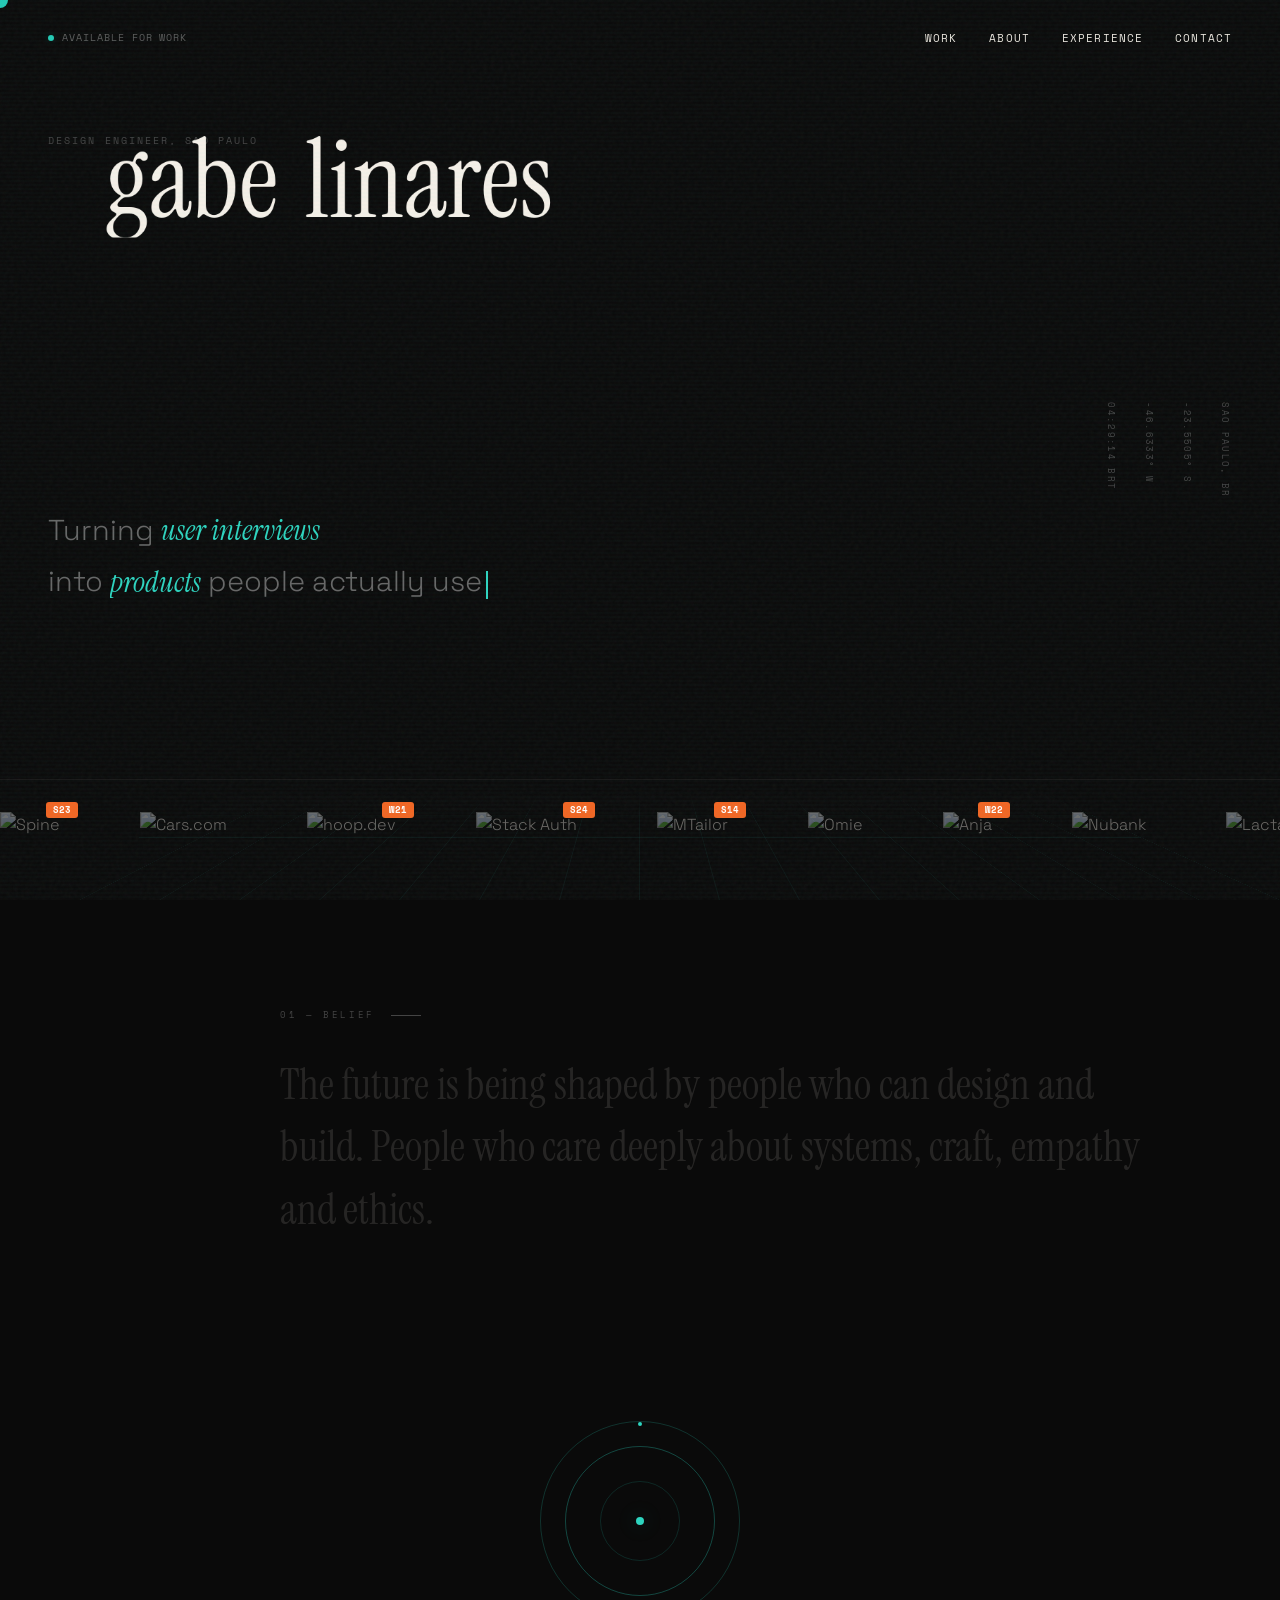
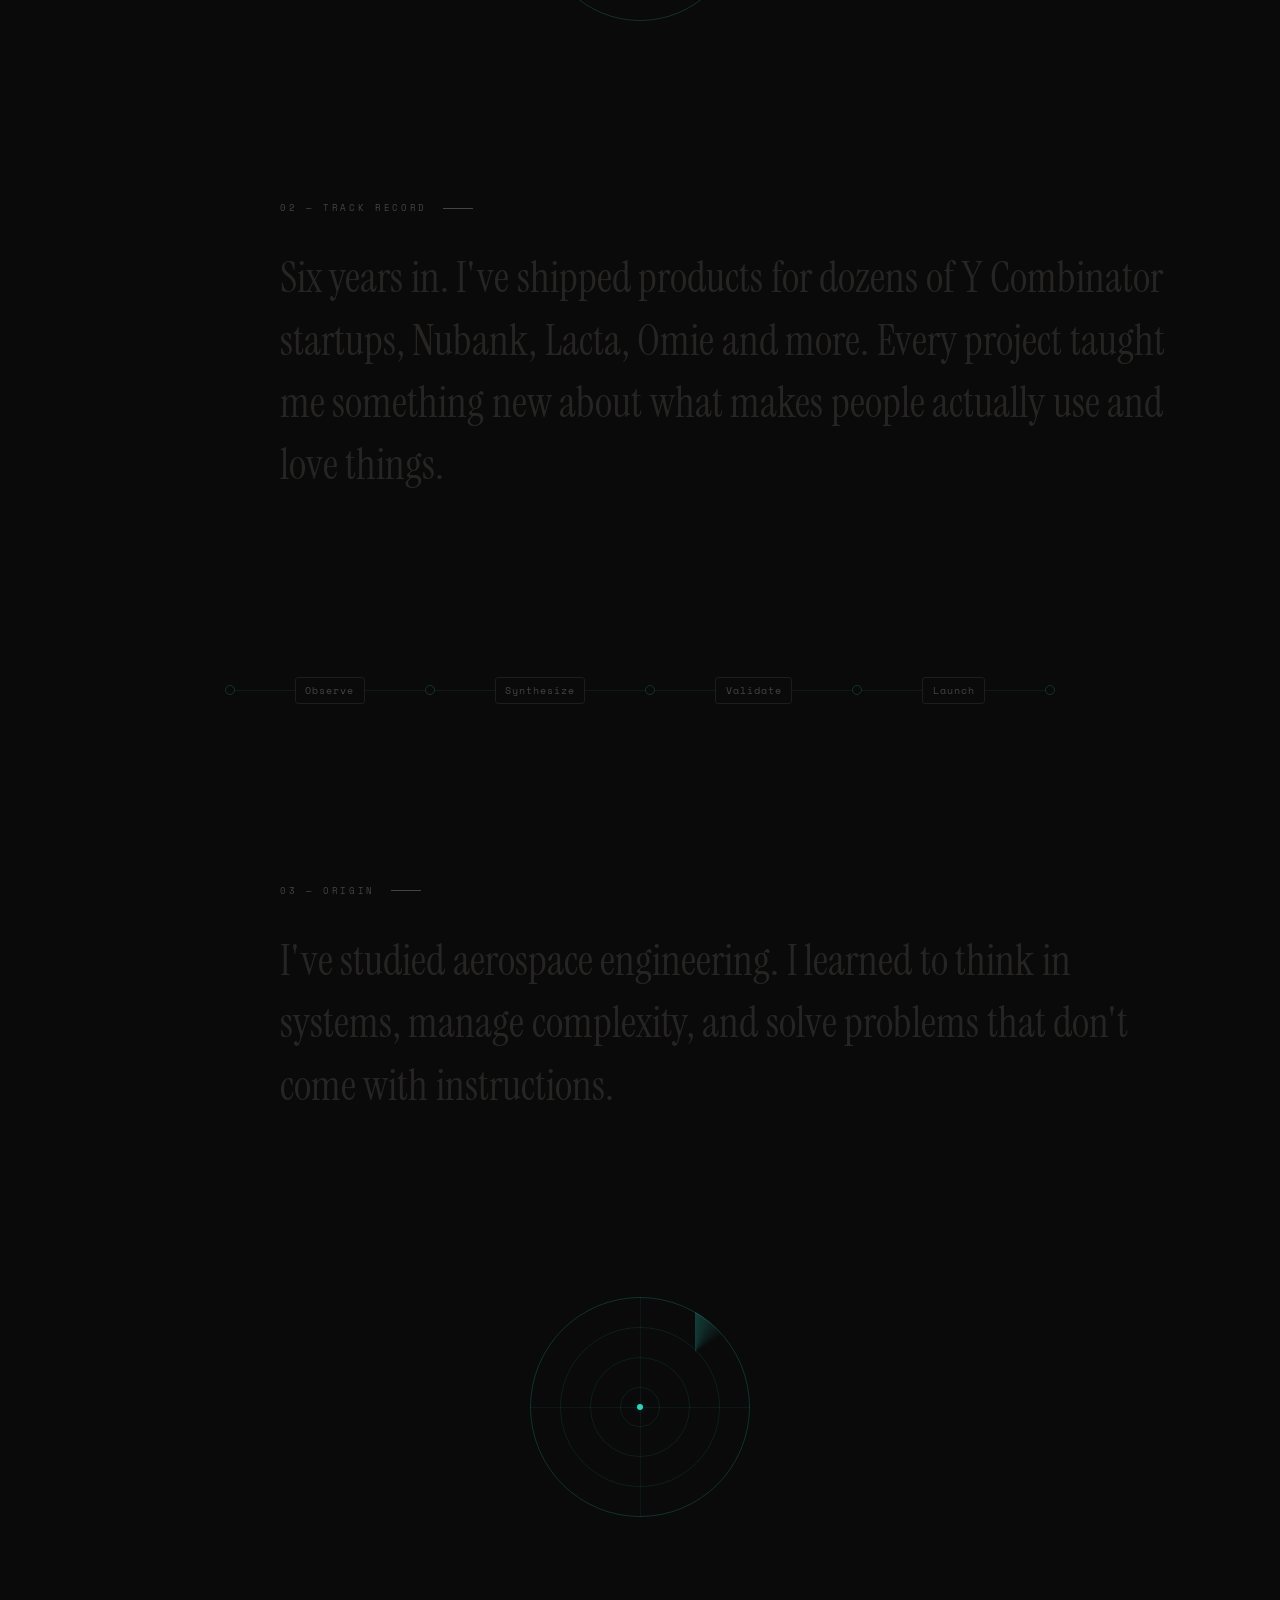
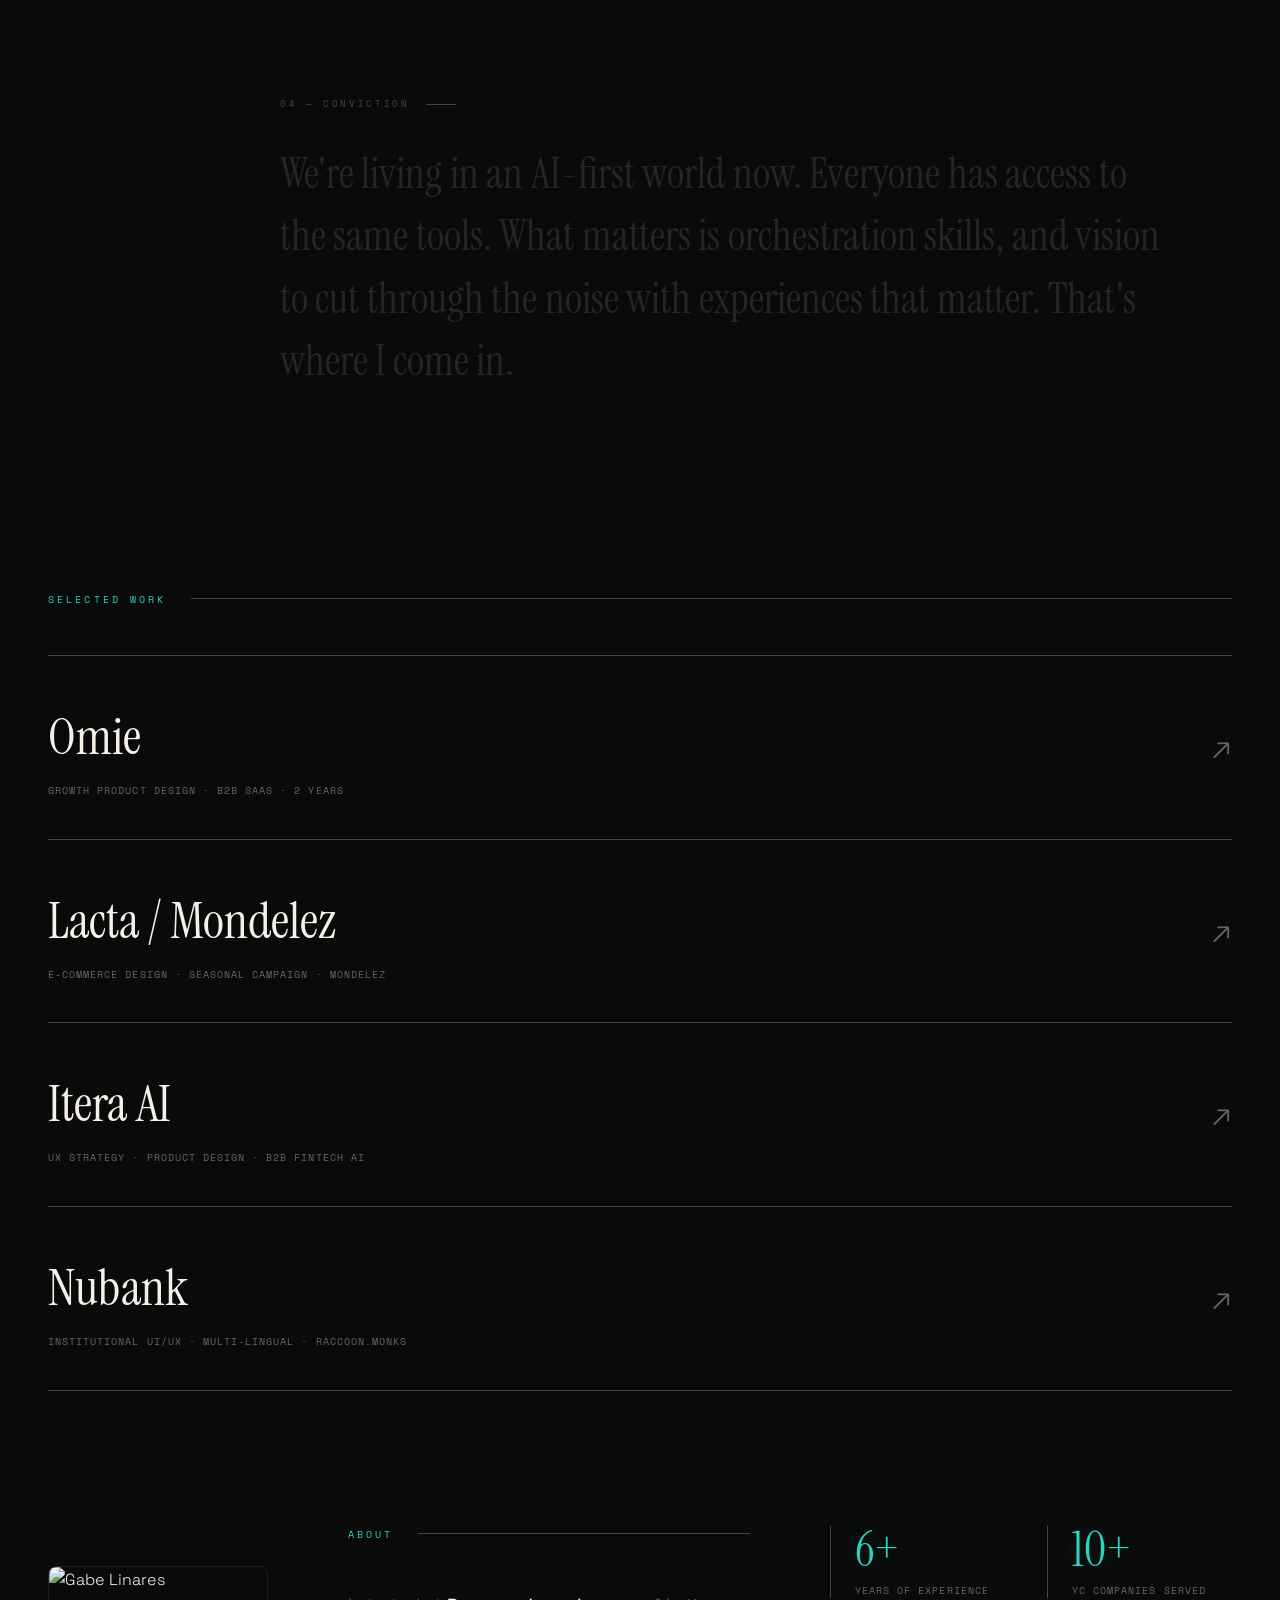
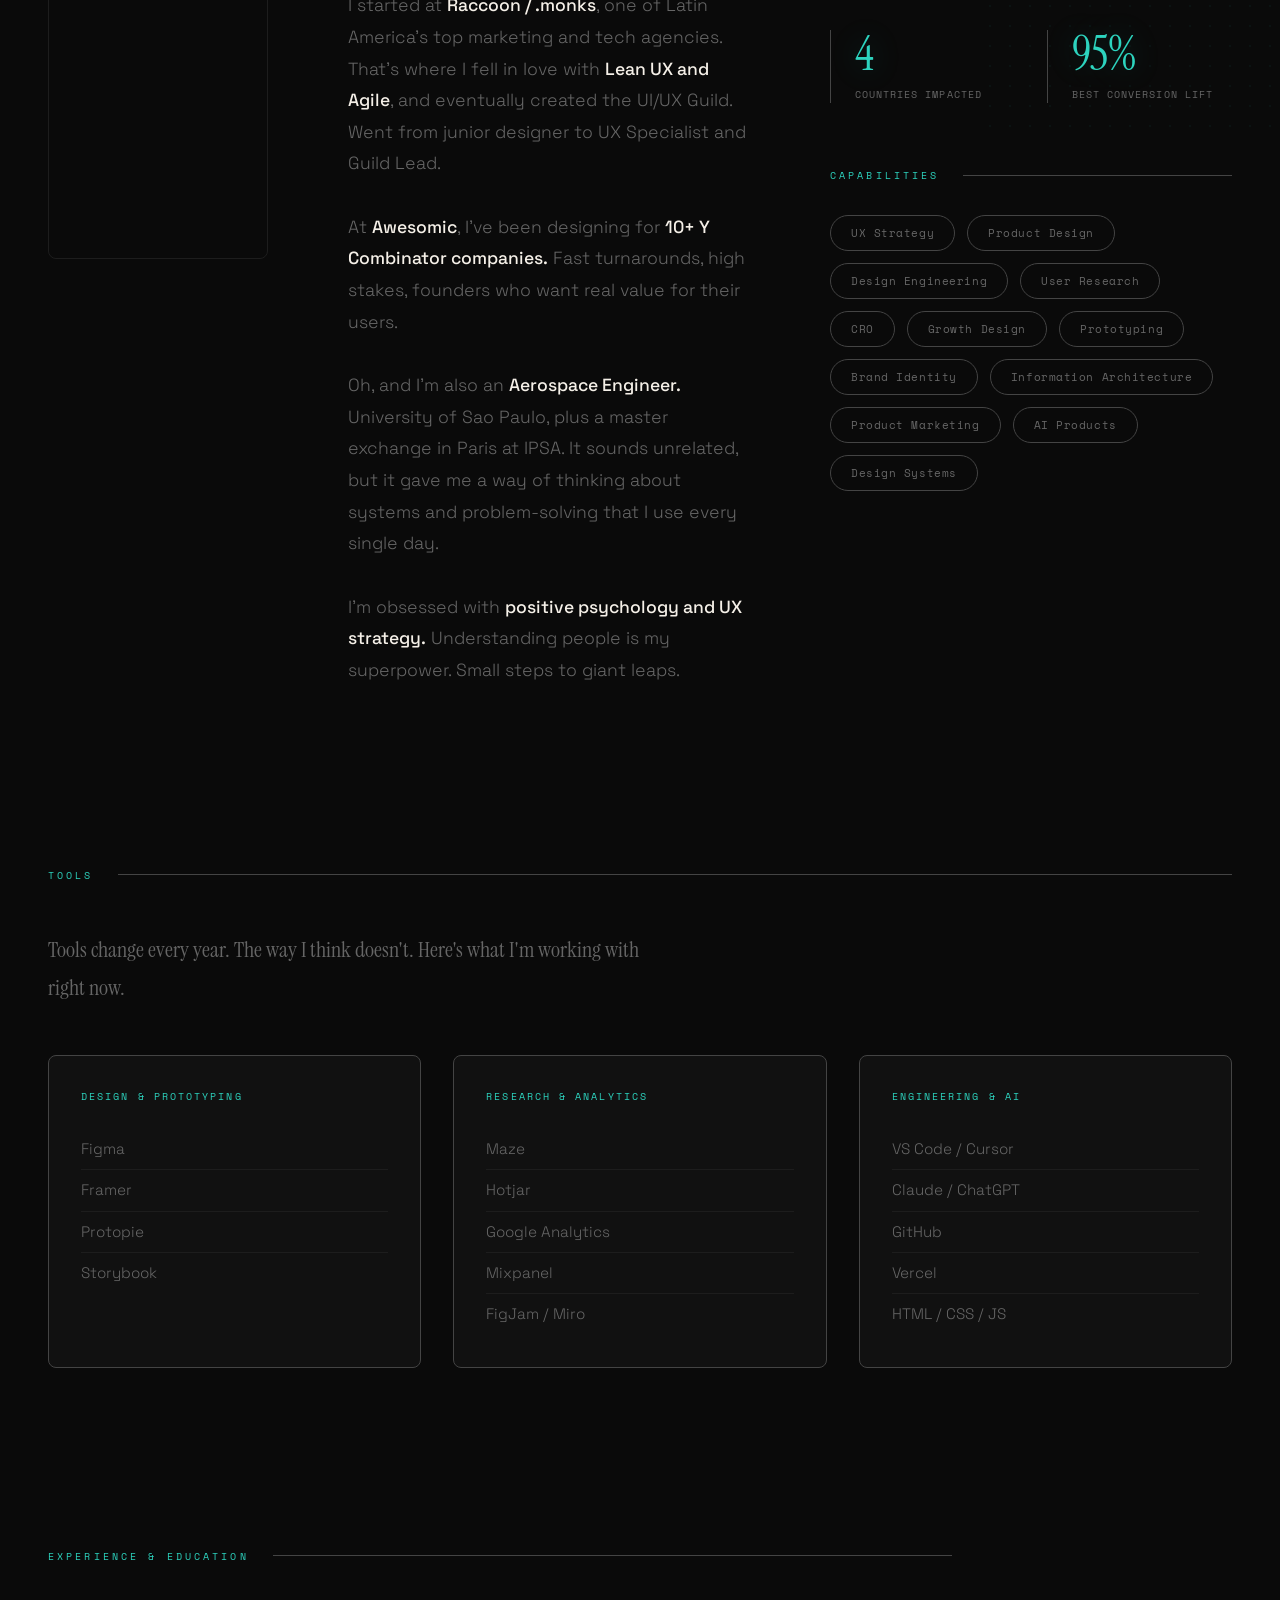
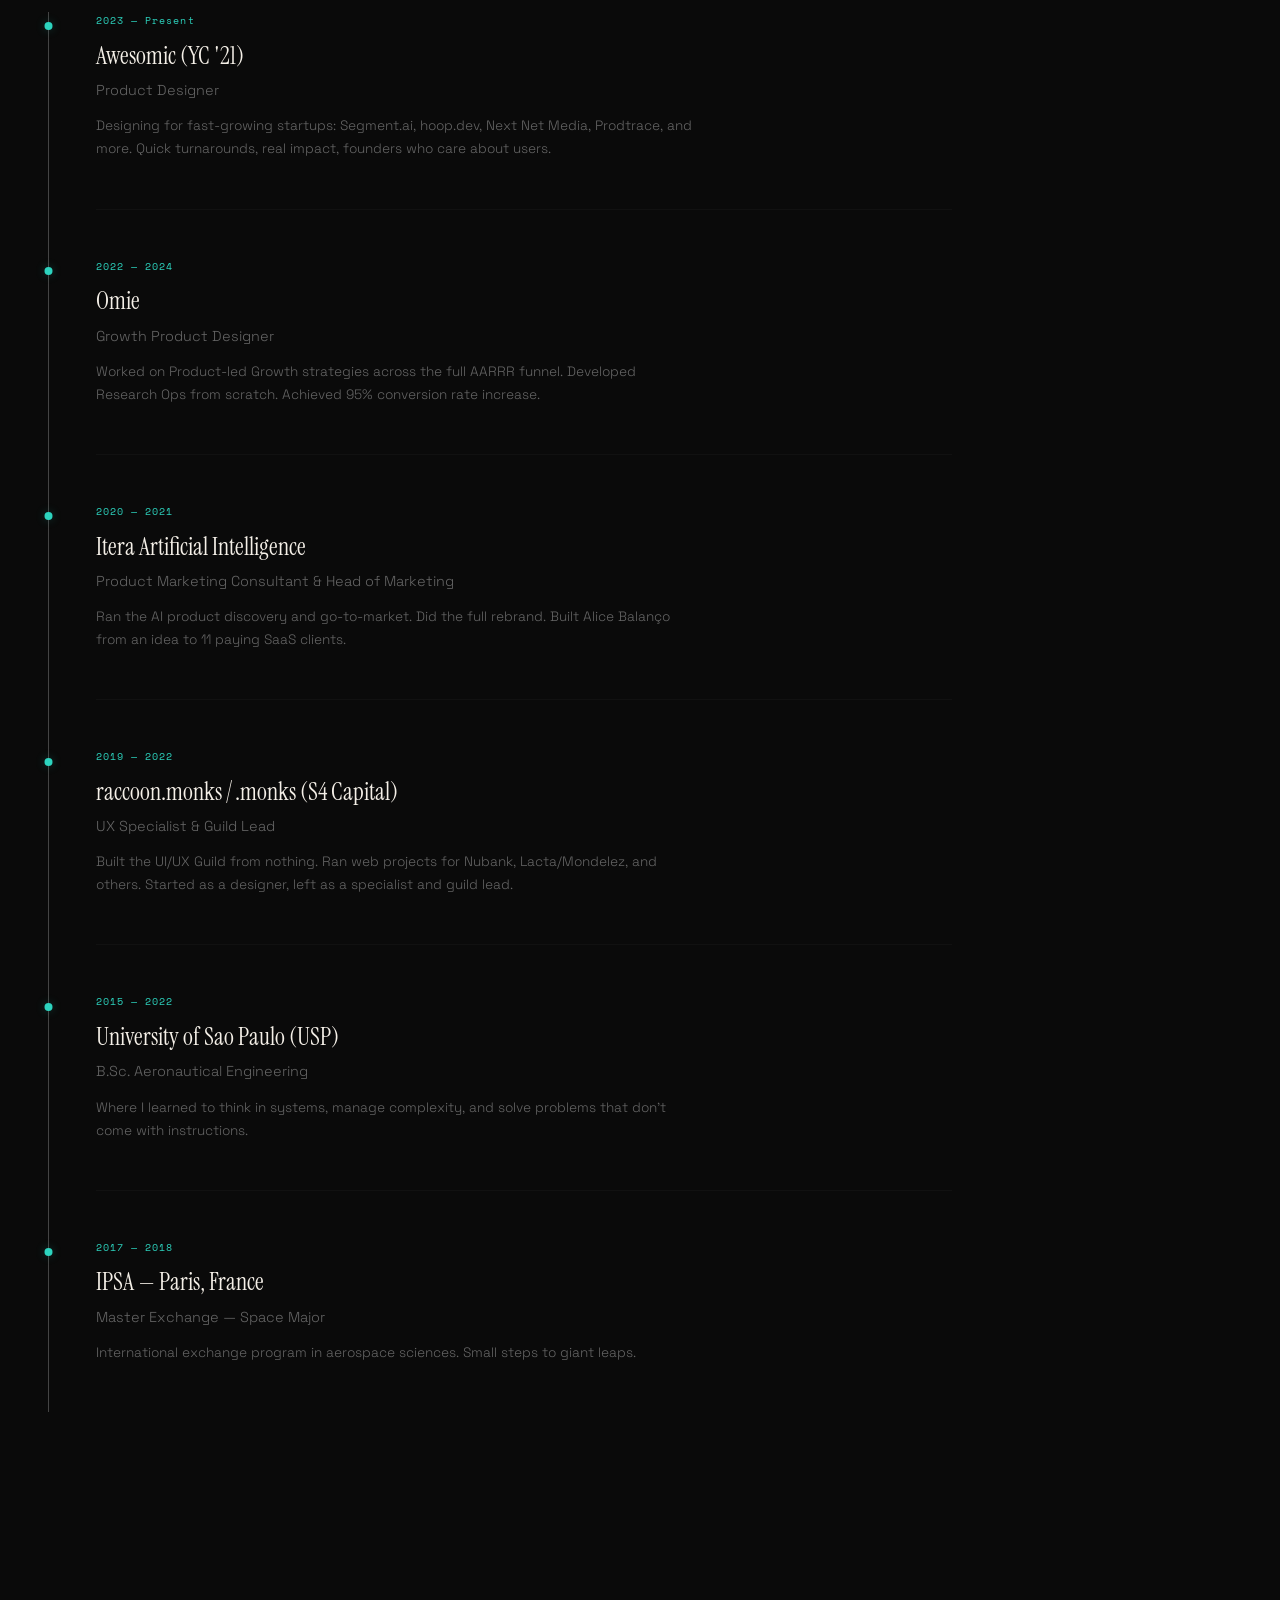
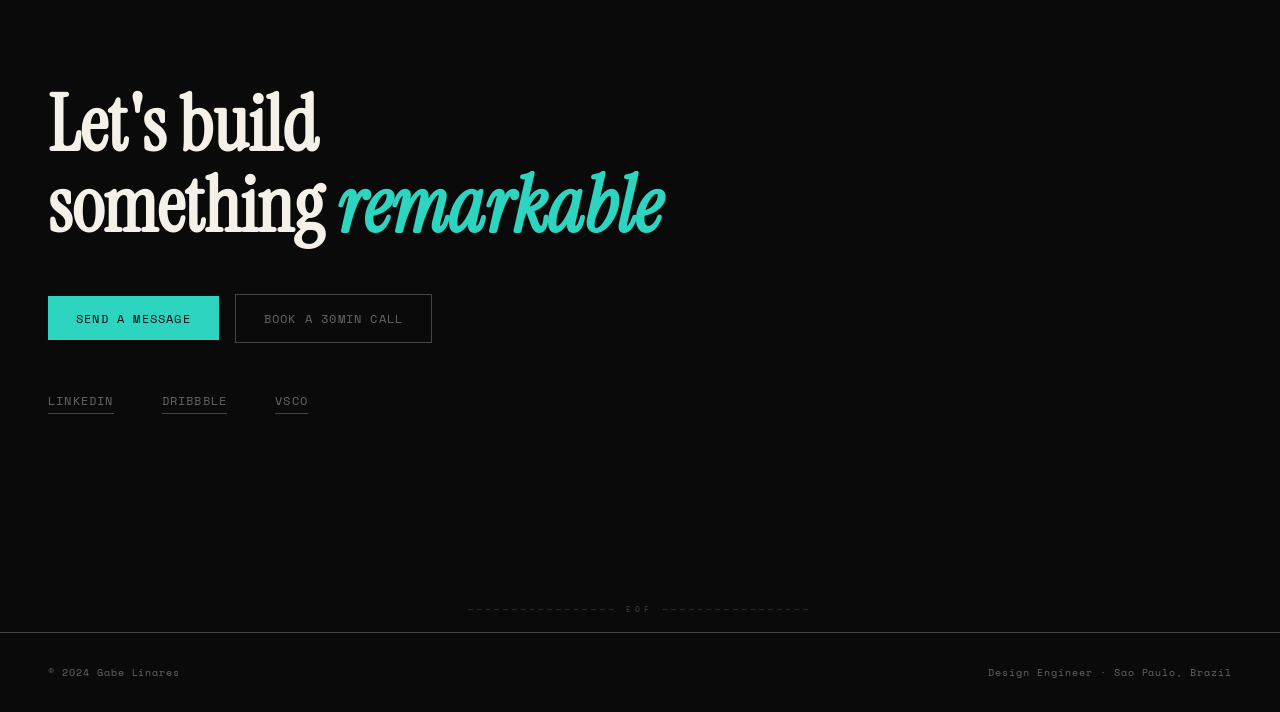
==== personal/portfolio/index.html @ ef000838 "Add glitch+expand hover effect, bigger preview image, sharper project copy - Combined scanline wipe " ====
<!DOCTYPE html>
<html lang="en">
<head>
  <meta charset="UTF-8">
  <meta name="viewport" content="width=device-width, initial-scale=1.0">
  <title>Gabe Linares — Design Engineer</title>
  <meta name="description" content="Gabe Linares. Design Engineer. 6+ years shaping products for Nubank, Lacta, Omie, and Y Combinator startups.">

  <!-- Fonts for character hover effect -->
  <link rel="preconnect" href="https://fonts.googleapis.com">
  <link rel="preconnect" href="https://fonts.gstatic.com" crossorigin>
  <link href="https://fonts.googleapis.com/css2?family=Instrument+Serif:ital@0;1&family=Space+Grotesk:wght@300;400;500;600;700&family=Space+Mono:wght@400;700&family=Playfair+Display:ital,wght@0,400;0,900;1,400&family=Cormorant+Garamond:ital,wght@0,300;0,700;1,300&family=Syne:wght@400;800&family=Bricolage+Grotesque:wght@200;800&family=Climate+Crisis&family=Bodoni+Moda:ital,wght@0,400;0,900;1,400&family=Fraunces:ital,opsz,wght,SOFT,WONK@0,9..144,100..900,0..100,0..1;1,9..144,100..900,0..100,0..1&display=swap" rel="stylesheet">

  <link rel="icon" type="image/svg+xml" href="favicon.svg">
  <meta property="og:title" content="Gabe Linares — Design Engineer">
  <meta property="og:description" content="6+ years shaping products for Nubank, Lacta, Omie, and Y Combinator startups. Design Engineer for the AI-first world.">
  <meta property="og:url" content="https://www.gabelinares.com">
  <meta property="og:type" content="website">
  <meta property="og:image" content="https://www.gabelinares.com/og-image.png">
  <meta property="og:image:width" content="1200">
  <meta property="og:image:height" content="630">
  <meta name="twitter:card" content="summary_large_image">
  <meta name="twitter:title" content="Gabe Linares — Design Engineer">
  <meta name="twitter:description" content="6+ years shaping products for Nubank, Lacta, Omie, and Y Combinator startups. Design Engineer for the AI-first world.">
  <meta name="twitter:image" content="https://www.gabelinares.com/og-image.png">
  <link rel="stylesheet" href="css/style.css">
</head>

<body>
  <!-- Custom cursor -->
  <div class="cursor" id="cursor"></div>

  <!-- Navigation -->
  <nav id="main-nav">
    <div class="nav-left">
      <div class="nav-status"><span class="dot-pulse"></span> Available for work</div>
      <a href="#hero" class="nav-logo" id="nav-logo" data-link>gabe linares</a>
    </div>
    <ul class="nav-links">
      <li><a href="#work" data-link>Work</a></li>
      <li><a href="#about" data-link>About</a></li>
      <li><a href="#experience" data-link>Experience</a></li>
      <li><a href="#contact" data-link>Contact</a></li>
    </ul>
  </nav>

  <!-- Hover images for projects (positioned via JS) -->
  <img class="project-hover-img" id="hover-img-0" src="Hey, Gabriel Linares here!/Portfolio/Omie - Growth Product Design/iso_1_rectangle_(1).png" alt="Omie">
  <img class="project-hover-img" id="hover-img-1" src="Hey, Gabriel Linares here!/Portfolio/Lacta Easter E-commerce- UI UX/iso_1_rectangle_(2).png" alt="Lacta">
  <img class="project-hover-img" id="hover-img-2" src="Hey, Gabriel Linares here!/Portfolio/Itera Artificial Intelligence - UX Strategy and Pr/iso_1_rectangle_(1).png" alt="Itera">
  <img class="project-hover-img" id="hover-img-3" src="Hey, Gabriel Linares here!/Portfolio/Nubank International - UI UX/iso_1_rectangle_(4).png" alt="Nubank">


  <!-- ===================== HERO ===================== -->
  <section class="hero" id="hero">
    <div class="hero-grid"></div>
    <div class="hero-role">Design engineer, Sao Paulo</div>
    <div class="hero-name-spacer"></div>
    <h1 class="hero-name" id="hero-name">
      <!-- Characters injected by JS -->
    </h1>
    <p class="hero-subtitle">
      <span class="line">Turning <span class="word-rotator" id="word-rotator-input">
        <span class="word-rotator-item active">research</span>
        <span class="word-rotator-item">user interviews</span>
        <span class="word-rotator-item">messy data</span>
        <span class="word-rotator-item">complex problems</span>
        <span class="word-rotator-item">wild ideas</span>
      </span></span>
      <span class="line">into <span class="word-rotator" id="word-rotator-output">
        <span class="word-rotator-item active">products</span>
        <span class="word-rotator-item">growth strategies</span>
        <span class="word-rotator-item">brand systems</span>
        <span class="word-rotator-item">AI experiences</span>
        <span class="word-rotator-item">design systems</span>
      </span> people actually use<span class="blink-cursor"></span></span>
    </p>
    <div class="hero-meta-strip">
      <span>Sao Paulo, BR</span>
      <span>-23.5505&deg; S</span>
      <span>-46.6333&deg; W</span>
      <span id="hero-time"></span>
    </div>
    <div class="logo-marquee hero-logo-marquee">
      <div class="logo-marquee-inner">
        <span class="logo-with-badge"><img src="logos/Frame 1.png" alt="Spine"><span class="yc-micro">S23</span></span>
        <img src="logos/Frame 2.png" alt="Cars.com">
        <span class="logo-with-badge"><img src="logos/Frame 3.png" alt="hoop.dev"><span class="yc-micro">W21</span></span>
        <span class="logo-with-badge"><img src="logos/Frame 4.png" alt="Stack Auth"><span class="yc-micro">S24</span></span>
        <span class="logo-with-badge"><img src="logos/Frame 5.png" alt="MTailor"><span class="yc-micro">S14</span></span>
        <img src="logos/Frame 6.png" alt="Omie">
        <span class="logo-with-badge"><img src="logos/Frame 7.png" alt="Anja"><span class="yc-micro">W22</span></span>
        <img src="logos/Frame 8.png" alt="Nubank">
        <img src="logos/Frame 9.png" alt="Lacta">
        <span class="logo-with-badge"><img src="logos/Frame 10.png" alt="Segments.ai"><span class="yc-micro">W21</span></span>
        <img src="logos/Frame 11.png" alt="Expanso">
        <span class="logo-with-badge"><img src="logos/Frame 12.png" alt="OpenReplay"><span class="yc-micro">S19</span></span>
        <img src="logos/Frame 13.png" alt="FCCC">
        <!-- Duplicate for seamless loop -->
        <span class="logo-with-badge"><img src="logos/Frame 1.png" alt="Spine"><span class="yc-micro">S23</span></span>
        <img src="logos/Frame 2.png" alt="Cars.com">
        <span class="logo-with-badge"><img src="logos/Frame 3.png" alt="hoop.dev"><span class="yc-micro">W21</span></span>
        <span class="logo-with-badge"><img src="logos/Frame 4.png" alt="Stack Auth"><span class="yc-micro">S24</span></span>
        <span class="logo-with-badge"><img src="logos/Frame 5.png" alt="MTailor"><span class="yc-micro">S14</span></span>
        <img src="logos/Frame 6.png" alt="Omie">
        <span class="logo-with-badge"><img src="logos/Frame 7.png" alt="Anja"><span class="yc-micro">W22</span></span>
        <img src="logos/Frame 8.png" alt="Nubank">
        <img src="logos/Frame 9.png" alt="Lacta">
        <span class="logo-with-badge"><img src="logos/Frame 10.png" alt="Segments.ai"><span class="yc-micro">W21</span></span>
        <img src="logos/Frame 11.png" alt="Expanso">
        <span class="logo-with-badge"><img src="logos/Frame 12.png" alt="OpenReplay"><span class="yc-micro">S19</span></span>
        <img src="logos/Frame 13.png" alt="FCCC">
      </div>
    </div>
  </section>

  <!-- Full-page background layer for color shifts -->
  <div class="bg-layer" id="bg-layer"></div>

  <!-- ===================== MANIFESTO (Scroll Fill — Chunked) ===================== -->
  <div class="manifesto-wrapper" id="manifesto">

    <!-- Block 1 -->
    <section class="manifesto-block" data-bg="#0a0a0a">
      <div class="manifesto-block-num">01 &mdash; Belief</div>
      <p class="manifesto-text" data-manifesto>
        The <span class="h">future</span> is being shaped by people who can <span class="h">design and build.</span> People who care deeply about <span class="h">systems, craft, empathy and ethics.</span>
      </p>
    </section>

    <!-- Illustration: Orbital rings -->
    <div class="manifesto-illustration" id="illust-orbit-wrap" data-bg="#0a1210">
      <div class="illust-orbit" id="illust-orbit">
        <div class="ring"><div class="satellite"></div></div>
        <div class="ring"></div>
        <div class="ring"></div>
        <div class="core"></div>
      </div>
    </div>

    <!-- Block 2 -->
    <section class="manifesto-block" data-bg="#0d1012">
      <div class="manifesto-block-num">02 &mdash; Track record</div>
      <p class="manifesto-text" data-manifesto>
        Six years in. I've shipped products for dozens of <span class="h">Y Combinator startups,</span> <span class="h">Nubank, Lacta, Omie</span> and more. Every project taught me something new about what makes people actually use and love things.
      </p>
    </section>

    <!-- Illustration: Circuit / data flow -->
    <div class="manifesto-illustration" id="illust-circuit-wrap" data-bg="#0c100e">
      <div class="illust-circuit" id="illust-circuit">
        <div class="circuit-node" data-step="0"></div>
        <div class="circuit-line" data-step="1"><div class="fill"></div></div>
        <div class="circuit-label" data-step="2">Observe</div>
        <div class="circuit-line" data-step="3"><div class="fill"></div></div>
        <div class="circuit-node" data-step="4"></div>
        <div class="circuit-line" data-step="5"><div class="fill"></div></div>
        <div class="circuit-label" data-step="6">Synthesize</div>
        <div class="circuit-line" data-step="7"><div class="fill"></div></div>
        <div class="circuit-node" data-step="8"></div>
        <div class="circuit-line" data-step="9"><div class="fill"></div></div>
        <div class="circuit-label" data-step="10">Validate</div>
        <div class="circuit-line" data-step="11"><div class="fill"></div></div>
        <div class="circuit-node" data-step="12"></div>
        <div class="circuit-line" data-step="13"><div class="fill"></div></div>
        <div class="circuit-label" data-step="14">Launch</div>
        <div class="circuit-line" data-step="15"><div class="fill"></div></div>
        <div class="circuit-node" data-step="16"></div>
      </div>
    </div>

    <!-- Block 3 -->
    <section class="manifesto-block" data-bg="#100e0a">
      <div class="manifesto-block-num">03 &mdash; Origin</div>
      <p class="manifesto-text" data-manifesto>
        I've studied <span class="h">aerospace engineering.</span> I learned to think in systems, manage complexity, and solve problems that <span class="h">don't come with instructions.</span>
      </p>
    </section>

    <!-- Illustration: Radar scanner -->
    <div class="manifesto-illustration" id="illust-radar-wrap" data-bg="#0e0c10">
      <div class="illust-radar" id="illust-radar">
        <div class="radar-ring"></div>
        <div class="radar-ring"></div>
        <div class="radar-ring"></div>
        <div class="radar-ring"></div>
        <div class="radar-cross-h"></div>
        <div class="radar-cross-v"></div>
        <div class="radar-sweep" id="radar-sweep"></div>
        <div class="radar-center"></div>
        <!-- Blips positioned around the radar -->
        <div class="radar-blip" id="blip-0" style="top:18%;left:65%"></div>
        <div class="radar-blip-label" id="blip-label-0" style="top:12%;left:70%">Design</div>
        <div class="radar-blip" id="blip-1" style="top:35%;left:82%"></div>
        <div class="radar-blip-label" id="blip-label-1" style="top:29%;left:87%">Strategy</div>
        <div class="radar-blip" id="blip-2" style="top:72%;left:28%"></div>
        <div class="radar-blip-label" id="blip-label-2" style="top:74%;left:6%">Engineering</div>
        <div class="radar-blip" id="blip-3" style="top:28%;left:22%"></div>
        <div class="radar-blip-label" id="blip-label-3" style="top:20%;left:1%">Research</div>
        <div class="radar-readout">Scanning capabilities&hellip;</div>
      </div>
    </div>

    <!-- Block 4 -->
    <section class="manifesto-block" data-bg="#0a0a0a">
      <div class="manifesto-block-num">04 &mdash; Conviction</div>
      <p class="manifesto-text" data-manifesto>
        We're living in an <span class="h">AI-first world</span> now. Everyone has access to the same tools. What matters is <span class="h">orchestration skills,</span> and vision to cut through the noise with <span class="h">experiences that matter.</span> That's where I come in.
      </p>
    </section>

  </div>

  <!-- ===================== WORK ===================== -->
  <section class="work" id="work">
    <div class="section-label reveal">Selected Work</div>
    <div class="project-list">

      <a href="cases/omie.html" class="project-item reveal" data-hover-img="0" data-result="+95% trial conversion &middot; PLG strategy &middot; Research Ops">
        <div class="project-item-info">
          <div class="project-item-title">Omie</div>
          <div class="project-item-meta">Growth Product Design &middot; B2B SaaS &middot; 2 years</div>
        </div>
        <div class="project-item-arrow">&nearr;</div>
        <div class="project-expand-panel">
          <p class="expand-statement">Redesigned the trial flow end-to-end. Conversion <strong>jumped 95%.</strong></p>
          <div class="expand-tags">
            <span class="expand-tag">Omie ERP</span>
            <span class="expand-tag">AARRR Funnel</span>
            <span class="expand-tag">CRO</span>
          </div>
        </div>
      </a>

      <a href="cases/lacta.html" class="project-item reveal reveal-delay-1" data-hover-img="1" data-result="Brazil's #1 chocolate brand &middot; National campaign">
        <div class="project-item-info">
          <div class="project-item-title">Lacta / Mondelez</div>
          <div class="project-item-meta">E-commerce Design &middot; Seasonal Campaign &middot; Mondelez</div>
        </div>
        <div class="project-item-arrow">&nearr;</div>
        <div class="project-expand-panel">
          <p class="expand-statement">E-commerce for Brazil's most loved chocolate brand <strong>during peak season.</strong></p>
          <div class="expand-tags">
            <span class="expand-tag">Easter</span>
            <span class="expand-tag">Consumer Brand</span>
            <span class="expand-tag">raccoon.monks</span>
          </div>
        </div>
      </a>

      <a href="cases/itera.html" class="project-item reveal reveal-delay-2" data-hover-img="2" data-result="5/5 top banks tested &middot; 2 became clients &middot; 11 SaaS">
        <div class="project-item-info">
          <div class="project-item-title">Itera AI</div>
          <div class="project-item-meta">UX Strategy &middot; Product Design &middot; B2B Fintech AI</div>
        </div>
        <div class="project-item-arrow">&nearr;</div>
        <div class="project-expand-panel">
          <p class="expand-statement">All <strong>5 of Brazil's largest banks</strong> tested the platform. 2 became recurring clients. 11 SaaS deals in 18 months.</p>
          <div class="expand-tags">
            <span class="expand-tag">Credit Risk AI</span>
            <span class="expand-tag">18 months</span>
            <span class="expand-tag">Head of Marketing</span>
          </div>
        </div>
      </a>

      <a href="cases/nubank.html" class="project-item reveal reveal-delay-3" data-hover-img="3" data-result="5 countries &middot; Latin America's largest neobank">
        <div class="project-item-info">
          <div class="project-item-title">Nubank</div>
          <div class="project-item-meta">Institutional UI/UX &middot; Multi-lingual &middot; raccoon.monks</div>
        </div>
        <div class="project-item-arrow">&nearr;</div>
        <div class="project-expand-panel">
          <p class="expand-statement">Multi-lingual institutional site for Latin America's <strong>largest neobank.</strong></p>
          <div class="expand-tags">
            <span class="expand-tag">5 Countries</span>
            <span class="expand-tag">Fintech</span>
            <span class="expand-tag">Brand Website</span>
          </div>
        </div>
      </a>

    </div>
  </section>

  <!-- ===================== ABOUT ===================== -->
  <section class="about" id="about">
    <div class="about-portrait-wrap reveal">
      <img src="new_profile.png" alt="Gabe Linares" class="about-portrait">
    </div>
    <div>
      <div class="section-label reveal">About</div>
      <div class="about-text reveal reveal-delay-1">
        <p>I started at <strong>Raccoon / .monks</strong>, one of Latin America's top marketing and tech agencies. That's where I fell in love with <strong>Lean UX and Agile</strong>, and eventually created the UI/UX Guild. Went from junior designer to UX Specialist and Guild Lead.</p>
        <br>
        <p>At <strong>Awesomic</strong>, I've been designing for <strong>10+ Y Combinator companies.</strong> Fast turnarounds, high stakes, founders who want real value for their users.</p>
        <br>
        <p>Oh, and I'm also an <strong>Aerospace Engineer.</strong> University of Sao Paulo, plus a master exchange in Paris at IPSA. It sounds unrelated, but it gave me a way of thinking about systems and problem-solving that I use every single day.</p>
        <br>
        <p>I'm obsessed with <strong>positive psychology and UX strategy.</strong> Understanding people is my superpower. Small steps to giant leaps.</p>
      </div>
    </div>
    <div class="about-stats reveal reveal-delay-2">
      <div class="stat">
        <div class="stat-number">6+</div>
        <div class="stat-label">Years of experience</div>
      </div>
      <div class="stat">
        <div class="stat-number">10+</div>
        <div class="stat-label">YC companies served</div>
      </div>
      <div class="stat">
        <div class="stat-number">4</div>
        <div class="stat-label">Countries impacted</div>
      </div>
      <div class="stat">
        <div class="stat-number">95%</div>
        <div class="stat-label">Best conversion lift</div>
      </div>

      <div style="grid-column: 1 / -1; margin-top: 2rem;">
        <div class="section-label" style="margin-bottom: 1.5rem;">Capabilities</div>
        <div class="skill-tags">
          <span class="skill-tag">UX Strategy</span>
          <span class="skill-tag">Product Design</span>
          <span class="skill-tag">Design Engineering</span>
          <span class="skill-tag">User Research</span>
          <span class="skill-tag">CRO</span>
          <span class="skill-tag">Growth Design</span>
          <span class="skill-tag">Prototyping</span>
          <span class="skill-tag">Brand Identity</span>
          <span class="skill-tag">Information Architecture</span>
          <span class="skill-tag">Product Marketing</span>
          <span class="skill-tag">AI Products</span>
          <span class="skill-tag">Design Systems</span>
        </div>
      </div>
    </div>
  </section>

  <!-- ===================== TOOLS ===================== -->
  <section class="tools" id="tools">
    <div class="section-label reveal">Tools</div>
    <p class="tools-philosophy reveal" style="font-family: var(--serif); font-size: clamp(1.1rem, 2vw, 1.4rem); color: var(--text-muted); max-width: 600px; margin-bottom: 3rem; line-height: 1.7;">Tools change every year. The way I think doesn't. Here's what I'm working with right now.</p>
    <div class="tools-grid reveal reveal-delay-1">
      <div class="tools-category">
        <div class="tools-category-title">Design & Prototyping</div>
        <ul>
          <li>Figma</li>
          <li>Framer</li>
          <li>Protopie</li>
          <li>Storybook</li>
        </ul>
      </div>
      <div class="tools-category">
        <div class="tools-category-title">Research & Analytics</div>
        <ul>
          <li>Maze</li>
          <li>Hotjar</li>
          <li>Google Analytics</li>
          <li>Mixpanel</li>
          <li>FigJam / Miro</li>
        </ul>
      </div>
      <div class="tools-category">
        <div class="tools-category-title">Engineering & AI</div>
        <ul>
          <li>VS Code / Cursor</li>
          <li>Claude / ChatGPT</li>
          <li>GitHub</li>
          <li>Vercel</li>
          <li>HTML / CSS / JS</li>
        </ul>
      </div>
    </div>
  </section>

  <!-- ===================== EXPERIENCE ===================== -->
  <section class="experience" id="experience">
    <div class="section-label reveal">Experience & Education</div>
    <div class="timeline">
      <div class="timeline-item reveal">
        <div class="timeline-date">2023 &mdash; Present</div>
        <div class="timeline-company">Awesomic (YC '21)</div>
        <div class="timeline-role">Product Designer</div>
        <div class="timeline-desc">Designing for fast-growing startups: Segment.ai, hoop.dev, Next Net Media, Prodtrace, and more. Quick turnarounds, real impact, founders who care about users.</div>
      </div>
      <div class="timeline-item reveal reveal-delay-1">
        <div class="timeline-date">2022 &mdash; 2024</div>
        <div class="timeline-company">Omie</div>
        <div class="timeline-role">Growth Product Designer</div>
        <div class="timeline-desc">Worked on Product-led Growth strategies across the full AARRR funnel. Developed Research Ops from scratch. Achieved 95% conversion rate increase.</div>
      </div>
      <div class="timeline-item reveal reveal-delay-2">
        <div class="timeline-date">2020 &mdash; 2021</div>
        <div class="timeline-company">Itera Artificial Intelligence</div>
        <div class="timeline-role">Product Marketing Consultant & Head of Marketing</div>
        <div class="timeline-desc">Ran the AI product discovery and go-to-market. Did the full rebrand. Built Alice Balanço from an idea to 11 paying SaaS clients.</div>
      </div>
      <div class="timeline-item reveal reveal-delay-3">
        <div class="timeline-date">2019 &mdash; 2022</div>
        <div class="timeline-company">raccoon.monks / .monks (S4 Capital)</div>
        <div class="timeline-role">UX Specialist & Guild Lead</div>
        <div class="timeline-desc">Built the UI/UX Guild from nothing. Ran web projects for Nubank, Lacta/Mondelez, and others. Started as a designer, left as a specialist and guild lead.</div>
      </div>

      <div class="timeline-item reveal">
        <div class="timeline-date">2015 &mdash; 2022</div>
        <div class="timeline-company">University of Sao Paulo (USP)</div>
        <div class="timeline-role">B.Sc. Aeronautical Engineering</div>
        <div class="timeline-desc">Where I learned to think in systems, manage complexity, and solve problems that don't come with instructions.</div>
      </div>
      <div class="timeline-item reveal reveal-delay-1">
        <div class="timeline-date">2017 &mdash; 2018</div>
        <div class="timeline-company">IPSA — Paris, France</div>
        <div class="timeline-role">Master Exchange — Space Major</div>
        <div class="timeline-desc">International exchange program in aerospace sciences. Small steps to giant leaps.</div>
      </div>
    </div>
  </section>

  <!-- ===================== CONTACT ===================== -->
  <section class="contact" id="contact">
    <h2 class="contact-heading reveal">Let's build<br>something <em>remarkable</em></h2>
    <div class="contact-ctas reveal reveal-delay-1">
      <button class="contact-btn-primary" id="openContactModal">Send a message</button>
      <a href="https://calendly.com/glinaresbatista/30min" target="_blank" class="contact-btn-secondary">Book a 30min call</a>
    </div>
    <div class="contact-links reveal reveal-delay-2">
      <a href="https://www.linkedin.com/in/gabriellinaresb/" target="_blank" class="contact-link">LinkedIn</a>
      <a href="https://dribbble.com/linaresgab" target="_blank" class="contact-link">Dribbble</a>
      <a href="https://vsco.co/linaresgab/gallery" target="_blank" class="contact-link">VSCO</a>
    </div>
  </section>

  <!-- Contact Modal -->
  <div class="contact-modal-overlay" id="contactModal" aria-hidden="true">
    <div class="contact-modal" role="dialog" aria-modal="true" aria-label="Contact form">
      <button class="contact-modal-close" id="closeContactModal" aria-label="Close">&times;</button>
      <div class="contact-modal-label">// new_message</div>
      <h3 class="contact-modal-title">What are you working on?</h3>
      <p class="contact-modal-sub">I'll get back within 24h.</p>

      <form class="contact-form" action="https://formsubmit.co/glinaresbatista@gmail.com" method="POST" id="contactForm">
        <input type="hidden" name="_subject" value="New message from gabelinares.com">
        <input type="hidden" name="_captcha" value="false">
        <input type="hidden" name="_next" value="https://www.gabelinares.com?sent=1">

        <div class="contact-form-row">
          <div class="contact-form-field">
            <label for="cf-name">Name</label>
            <input type="text" id="cf-name" name="name" placeholder="Your name" required autocomplete="name">
          </div>
          <div class="contact-form-field">
            <label for="cf-email">Email</label>
            <input type="email" id="cf-email" name="email" placeholder="you@company.com" required autocomplete="email">
          </div>
        </div>

        <div class="contact-form-field">
          <label for="cf-message">Message</label>
          <textarea id="cf-message" name="message" placeholder="Tell me about the project, the problem, or just say hi." rows="5" required></textarea>
        </div>

        <div class="contact-form-footer">
          <button type="submit" class="contact-form-submit">Send message <span class="arrow-right">&#x2192;</span></button>
          <a href="https://calendly.com/glinaresbatista/30min" target="_blank" class="contact-form-calendly">or book a call instead</a>
        </div>
      </form>
    </div>
  </div>

  <div class="retro-divider">&#x2500;&#x2500;&#x2500;&#x2500;&#x2500;&#x2500;&#x2500;&#x2500;&#x2500;&#x2500;&#x2500;&#x2500;&#x2500;&#x2500;&#x2500;&#x2500;&#x2500; EOF &#x2500;&#x2500;&#x2500;&#x2500;&#x2500;&#x2500;&#x2500;&#x2500;&#x2500;&#x2500;&#x2500;&#x2500;&#x2500;&#x2500;&#x2500;&#x2500;&#x2500;</div>

  <footer>
    <span>&copy; 2024 Gabe Linares</span>
    <span>Design Engineer &middot; Sao Paulo, Brazil</span>
  </footer>

  <script src="js/main.js"></script>
</body>
</html>
---- personal/portfolio/css/style.css ----
/* ============================================
   RESET & BASE
   ============================================ */
*, *::before, *::after { box-sizing: border-box; margin: 0; padding: 0; }

:root {
  --bg: #0a0a0a;
  --bg-elevated: #111111;
  --text: #f5f0e8;
  --text-muted: #666;
  --text-subtle: #444;
  --accent: #2dd4bf;
  --accent-dim: rgba(45, 212, 191, 0.12);
  --accent-glow: rgba(45, 212, 191, 0.25);
  --serif: 'Instrument Serif', serif;
  --sans: 'Space Grotesk', sans-serif;
  --mono: 'Space Mono', monospace;
}

html {
  font-size: 16px;
  scroll-behavior: auto;
}

body {
  background: var(--bg);
  color: var(--text);
  font-family: var(--sans);
  font-weight: 300;
  line-height: 1.6;
  overflow-x: hidden;
  cursor: none;
}

::selection {
  background: var(--accent);
  color: var(--bg);
}

/* Grain + scanline overlay */
body::after {
  content: '';
  position: fixed;
  top: 0; left: 0;
  width: 100%; height: 100%;
  background-image:
    repeating-linear-gradient(
      0deg,
      transparent,
      transparent 2px,
      rgba(45, 212, 191, 0.015) 2px,
      rgba(45, 212, 191, 0.015) 4px
    ),
    url("data:image/svg+xml,%3Csvg viewBox='0 0 256 256' xmlns='http://www.w3.org/2000/svg'%3E%3Cfilter id='noise'%3E%3CfeTurbulence type='fractalNoise' baseFrequency='0.9' numOctaves='4' stitchTiles='stitch'/%3E%3C/filter%3E%3Crect width='100%25' height='100%25' filter='url(%23noise)' opacity='0.04'/%3E%3C/svg%3E");
  pointer-events: none;
  z-index: 10000;
}

a { color: inherit; text-decoration: none; }
img { max-width: 100%; display: block; }

/* ============================================
   RETRO-FUTURISTIC ELEMENTS
   ============================================ */

/* Perspective grid background for hero */
.hero-grid {
  position: absolute;
  bottom: 0;
  left: 0;
  right: 0;
  height: 40vh;
  background:
    linear-gradient(var(--bg) 0%, transparent 30%),
    repeating-linear-gradient(
      90deg,
      transparent,
      transparent 79px,
      rgba(45, 212, 191, 0.06) 79px,
      rgba(45, 212, 191, 0.06) 80px
    ),
    repeating-linear-gradient(
      0deg,
      transparent,
      transparent 79px,
      rgba(45, 212, 191, 0.06) 79px,
      rgba(45, 212, 191, 0.06) 80px
    );
  transform: perspective(500px) rotateX(60deg);
  transform-origin: bottom;
  pointer-events: none;
  mask-image: linear-gradient(transparent, black 40%);
  -webkit-mask-image: linear-gradient(transparent, black 40%);
}

/* Status indicator in nav */
.nav-status {
  display: flex;
  align-items: center;
  gap: 0.5rem;
  font-family: var(--mono);
  font-size: 0.6rem;
  letter-spacing: 0.1em;
  text-transform: uppercase;
  color: var(--text-muted);
}

.nav-status .dot-pulse {
  width: 6px;
  height: 6px;
  border-radius: 50%;
  background: var(--accent);
  animation: pulse 2s ease-in-out infinite;
  box-shadow: 0 0 8px var(--accent-glow);
}

@keyframes pulse {
  0%, 100% { opacity: 1; box-shadow: 0 0 8px var(--accent-glow); }
  50% { opacity: 0.4; box-shadow: 0 0 2px var(--accent-glow); }
}

/* Hero coordinates / meta-info strip */
.hero-meta-strip {
  position: absolute;
  top: 50%;
  right: 3rem;
  transform: translateY(-50%);
  display: flex;
  flex-direction: column;
  gap: 1.5rem;
  font-family: var(--mono);
  font-size: 0.55rem;
  letter-spacing: 0.15em;
  color: var(--text-subtle);
  text-transform: uppercase;
  writing-mode: vertical-rl;
  text-orientation: mixed;
}

.hero-meta-strip span {
  transition: color 0.3s ease;
}

.hero-meta-strip span:hover {
  color: var(--accent);
}

/* Glitch effect on section labels */
.section-label {
  position: relative;
}

.section-label:hover {
  animation: glitch 0.3s ease;
}

@keyframes glitch {
  0% { transform: translate(0); }
  20% { transform: translate(-2px, 1px); }
  40% { transform: translate(2px, -1px); }
  60% { transform: translate(-1px, -1px); }
  80% { transform: translate(1px, 1px); }
  100% { transform: translate(0); }
}

/* Word rotator in subtitle */
.word-rotator {
  display: inline-block;
  position: relative;
  font-family: var(--serif);
  font-style: italic;
  color: var(--accent);
  clip-path: inset(-0.1em 0 -0.4em 0);
  vertical-align: baseline;
  height: 1.2em;
  transition: width 0.4s cubic-bezier(0.16, 1, 0.3, 1);
}

.word-rotator-sizer {
  display: none;
}

.word-rotator-item {
  display: block;
  position: absolute;
  top: 0;
  left: 0;
  opacity: 0;
  transform: translateY(100%);
  transition: opacity 0.45s ease, transform 0.45s ease;
  white-space: nowrap;
}

.word-rotator-item.active {
  opacity: 1;
  transform: translateY(0);
}

.word-rotator-item.exit {
  opacity: 0;
  transform: translateY(-100%);
}

/* Retro badge / pill labels */
.retro-badge {
  display: inline-flex;
  align-items: center;
  gap: 0.4rem;
  padding: 0.3rem 0.75rem;
  border: 1px solid var(--accent);
  border-radius: 100px;
  font-family: var(--mono);
  font-size: 0.55rem;
  letter-spacing: 0.15em;
  text-transform: uppercase;
  color: var(--accent);
  background: var(--accent-dim);
  backdrop-filter: blur(4px);
}

.retro-badge .badge-dot {
  width: 4px;
  height: 4px;
  border-radius: 50%;
  background: var(--accent);
}

/* Dashed corner frames on case mockups */
.case-mockup {
  position: relative;
}

.case-mockup::before,
.case-mockup::after {
  content: '';
  position: absolute;
  width: 24px;
  height: 24px;
  border-color: var(--accent);
  border-style: solid;
  opacity: 0.4;
  z-index: 2;
  transition: opacity 0.3s ease;
}

.case-mockup::before {
  top: -1px;
  left: -1px;
  border-width: 1px 0 0 1px;
}

.case-mockup::after {
  bottom: -1px;
  right: -1px;
  border-width: 0 1px 1px 0;
}

.case-mockup:hover::before,
.case-mockup:hover::after {
  opacity: 1;
}

/* Blinking cursor after subtitle */
.blink-cursor {
  display: inline-block;
  width: 2px;
  height: 1em;
  background: var(--accent);
  margin-left: 4px;
  animation: blink 1s step-end infinite;
  vertical-align: text-bottom;
}

@keyframes blink {
  0%, 100% { opacity: 1; }
  50% { opacity: 0; }
}

/* Dotted grid pattern for about section */
.about {
  position: relative;
}

.about::before {
  content: '';
  position: absolute;
  top: 0;
  right: 0;
  width: 300px;
  height: 300px;
  background-image: radial-gradient(circle, rgba(45, 212, 191, 0.08) 1px, transparent 1px);
  background-size: 20px 20px;
  pointer-events: none;
  opacity: 0.6;
}

/* Stat numbers glow */
.stat-number {
  text-shadow: 0 0 30px var(--accent-glow);
}

/* Result card accent glow on hover */
.result-card:hover {
  box-shadow: 0 0 30px var(--accent-dim), inset 0 0 30px rgba(45, 212, 191, 0.03);
}

/* Footer retro divider with ASCII-style dots */
.retro-divider {
  padding: 1rem 3rem;
  font-family: var(--mono);
  font-size: 0.5rem;
  color: var(--text-subtle);
  letter-spacing: 0.5em;
  text-align: center;
  user-select: none;
  overflow: hidden;
}

/* Timeline dot glow */
.timeline-item::before {
  box-shadow: 0 0 10px var(--accent-glow);
}

/* Marquee glow borders */
.marquee {
  border-color: rgba(45, 212, 191, 0.15);
}

/* Project item hover glow line */
.project-item::after {
  content: '';
  position: absolute;
  bottom: 0;
  left: 0;
  width: 0;
  height: 1px;
  background: linear-gradient(90deg, var(--accent), transparent);
  transition: width 0.6s ease;
}

.project-item:hover::after {
  width: 60%;
}

/* CRT-style hover effect on images */
.case-mockup:hover img {
  filter: contrast(1.02) brightness(1.02);
}

/* Responsive: hide some retro elements on mobile */
@media (max-width: 768px) {
  .hero-meta-strip { display: none; }
  .hero-grid { height: 25vh; }
  .about::before { display: none; }
  .retro-divider { padding: 1rem 1.5rem; }
}

/* ============================================
   CUSTOM CURSOR
   ============================================ */
.cursor {
  position: fixed;
  width: 16px;
  height: 16px;
  border-radius: 50%;
  background: var(--accent);
  pointer-events: none;
  z-index: 9999;
  mix-blend-mode: difference;
  transform: translate(-50%, -50%);
  transition: width 0.3s ease, height 0.3s ease;
}

.cursor.hovering {
  width: 60px;
  height: 60px;
}

/* ============================================
   NAV
   ============================================ */
nav {
  position: fixed;
  top: 0;
  left: 0;
  right: 0;
  z-index: 1000;
  padding: 1.5rem 3rem;
  display: flex;
  justify-content: space-between;
  align-items: center;
  mix-blend-mode: difference;
}

.nav-left {
  display: flex;
  align-items: center;
  gap: 1.5rem;
}

.nav-logo {
  font-family: var(--serif);
  font-size: 1.1rem;
  visibility: hidden;
}

.nav-links {
  display: flex;
  gap: 2rem;
  list-style: none;
  font-family: var(--mono);
  font-size: 0.7rem;
  letter-spacing: 0.1em;
  text-transform: uppercase;
}

.nav-links a {
  position: relative;
  padding: 0.25rem 0;
}

.nav-links a::after {
  content: '';
  position: absolute;
  bottom: 0;
  left: 0;
  width: 0;
  height: 1px;
  background: var(--text);
  transition: width 0.3s ease;
}

.nav-links a:hover::after { width: 100%; }

/* ============================================
   HERO
   ============================================ */
.hero {
  min-height: 100vh;
  display: flex;
  flex-direction: column;
  justify-content: center;
  padding: 0 3rem;
  padding-bottom: 10rem;
  position: relative;
}

.hero-label {
  font-family: var(--mono);
  font-size: 0.7rem;
  letter-spacing: 0.3em;
  text-transform: uppercase;
  color: var(--accent);
  margin-bottom: 2rem;
}

.hero-name-spacer {
  min-height: calc(clamp(4rem, 12vw, 11rem) * 1.85);
  margin-bottom: 1rem;
}

.hero-name {
  font-size: clamp(4rem, 12vw, 11rem);
  line-height: 0.9;
  font-family: var(--serif);
  font-weight: 400;
  cursor: default;
  position: fixed;
  top: 0;
  left: 0;
  transform-origin: top left;
  will-change: transform;
  z-index: 1001;
  pointer-events: auto;
}

.hero-name .char {
  display: inline-block;
  transition: font-family 0.25s ease, font-weight 0.25s ease, font-style 0.25s ease, transform 0.25s ease, color 0.3s ease;
  will-change: font-family, font-weight, transform;
  height: 1.05em;
  line-height: 1.05em;
  vertical-align: top;
  overflow: hidden;
}

.hero-name .char:hover {
  color: var(--accent);
}

.hero-name .word-space {
  display: inline-block;
  width: 0.25em;
}

.hero-subtitle {
  font-size: clamp(1.2rem, 2.5vw, 1.8rem);
  font-weight: 300;
  color: var(--text-muted);
  margin-top: 1.5rem;
  max-width: 700px;
  line-height: 1.8;
}

.hero-subtitle .line {
  display: block;
}

.hero-subtitle em {
  font-family: var(--serif);
  font-style: italic;
  color: var(--text);
}

.hero-role {
  font-family: var(--mono);
  font-size: 0.65rem;
  letter-spacing: 0.2em;
  text-transform: uppercase;
  color: var(--text-subtle);
  margin-bottom: 2rem;
}

/* ============================================
   FULL-PAGE BACKGROUND LAYER
   ============================================ */
.bg-layer {
  position: fixed;
  top: 0; left: 0;
  width: 100%; height: 100%;
  z-index: -1;
  transition: background-color 0.8s ease;
  background-color: var(--bg);
}

/* ============================================
   SCROLL FILL TEXT (MANIFESTO) — CHUNKED
   ============================================ */
.manifesto-wrapper {
  position: relative;
}

.manifesto-block {
  padding: 12vh 3rem;
  max-width: 1000px;
  position: relative;
}

.manifesto-block:nth-child(odd) {
  margin-left: auto;
  margin-right: 3rem;
}

.manifesto-text {
  font-family: var(--serif);
  font-size: clamp(1.6rem, 3.5vw, 2.6rem);
  line-height: 1.5;
  font-weight: 400;
}

.manifesto-text .word {
  display: inline-block;
  color: rgba(245, 240, 232, 0.12);
  transition: color 0.15s ease;
  margin-right: 0.18em;
}

.manifesto-text .word.active {
  color: var(--text);
}

.manifesto-text .word.highlight.active {
  color: var(--accent);
  text-shadow: 0 0 20px var(--accent-glow);
}

/* Block number label */
.manifesto-block-num {
  font-family: var(--mono);
  font-size: 0.55rem;
  letter-spacing: 0.3em;
  text-transform: uppercase;
  color: var(--text-subtle);
  margin-bottom: 2rem;
  display: flex;
  align-items: center;
  gap: 1rem;
}

.manifesto-block-num::after {
  content: '';
  width: 30px;
  height: 1px;
  background: var(--text-subtle);
}

/* ============================================
   MANIFESTO ILLUSTRATIONS (scroll-driven)
   ============================================ */
.manifesto-illustration {
  padding: 8vh 3rem;
  display: flex;
  justify-content: center;
  align-items: center;
  position: relative;
  overflow: hidden;
}

/* Illustration 1: Orbital rings (scroll-driven rotation) */
.illust-orbit {
  width: 200px;
  height: 200px;
  position: relative;
  opacity: 0;
  transform: scale(0.6);
  transition: opacity 0.4s ease, transform 0.6s cubic-bezier(0.16, 1, 0.3, 1);
}

.illust-orbit.in-view {
  opacity: 1;
  transform: scale(1);
}

.illust-orbit .ring {
  position: absolute;
  border: 1px solid rgba(45, 212, 191, 0.2);
  border-radius: 50%;
}

.illust-orbit .ring:nth-child(1) {
  width: 200px; height: 200px;
  top: 0; left: 0;
}

.illust-orbit .ring:nth-child(2) {
  width: 150px; height: 150px;
  top: 25px; left: 25px;
  border-color: rgba(45, 212, 191, 0.3);
}

.illust-orbit .ring:nth-child(3) {
  width: 80px; height: 80px;
  top: 60px; left: 60px;
  border-color: rgba(45, 212, 191, 0.15);
}

.illust-orbit .core {
  position: absolute;
  width: 8px; height: 8px;
  background: var(--accent);
  border-radius: 50%;
  top: 50%; left: 50%;
  transform: translate(-50%, -50%);
  box-shadow: 0 0 20px var(--accent-glow), 0 0 40px rgba(45, 212, 191, 0.1);
}

.illust-orbit .satellite {
  position: absolute;
  width: 4px; height: 4px;
  background: var(--accent);
  border-radius: 50%;
  top: 0; left: 50%;
  transform: translateX(-50%);
}

/* Illustration 2: Circuit / data flow (scroll-driven fill) */
.illust-circuit {
  display: flex;
  align-items: center;
  gap: 0;
  font-family: var(--mono);
  font-size: 0.6rem;
  color: var(--text-subtle);
  letter-spacing: 0.1em;
}

.circuit-node {
  width: 10px;
  height: 10px;
  border: 1px solid rgba(45, 212, 191, 0.2);
  border-radius: 50%;
  flex-shrink: 0;
  transition: border-color 0.4s ease, background 0.4s ease, box-shadow 0.4s ease;
}

.circuit-node.lit {
  border-color: var(--accent);
  background: var(--accent);
  box-shadow: 0 0 10px var(--accent-glow);
}

.circuit-line {
  width: 60px;
  height: 1px;
  background: rgba(45, 212, 191, 0.08);
  flex-shrink: 0;
  position: relative;
  overflow: hidden;
}

.circuit-line .fill {
  position: absolute;
  top: 0; left: 0;
  width: 100%; height: 100%;
  background: var(--accent);
  transform: scaleX(0);
  transform-origin: left;
  transition: transform 0.6s cubic-bezier(0.16, 1, 0.3, 1);
}

.circuit-line.lit .fill {
  transform: scaleX(1);
}

.circuit-label {
  padding: 0.3rem 0.6rem;
  border: 1px solid rgba(255,255,255,0.08);
  border-radius: 3px;
  white-space: nowrap;
  color: var(--text-subtle);
  transition: border-color 0.4s ease, color 0.4s ease;
}

.circuit-label.lit {
  border-color: var(--accent);
  color: var(--accent);
}

/* Illustration 3: Radar scanner (scroll-driven) */
.illust-radar {
  width: 220px;
  height: 220px;
  position: relative;
  opacity: 0;
  transform: scale(0.7);
  transition: opacity 0.5s ease, transform 0.6s cubic-bezier(0.16, 1, 0.3, 1);
}

.illust-radar.in-view {
  opacity: 1;
  transform: scale(1);
}

.illust-radar .radar-ring {
  position: absolute;
  border: 1px solid rgba(45, 212, 191, 0.1);
  border-radius: 50%;
  top: 50%; left: 50%;
  transform: translate(-50%, -50%);
}

.illust-radar .radar-ring:nth-child(1) { width: 220px; height: 220px; border-color: rgba(45, 212, 191, 0.2); }
.illust-radar .radar-ring:nth-child(2) { width: 160px; height: 160px; }
.illust-radar .radar-ring:nth-child(3) { width: 100px; height: 100px; }
.illust-radar .radar-ring:nth-child(4) { width: 40px; height: 40px; }

.illust-radar .radar-cross-h,
.illust-radar .radar-cross-v {
  position: absolute;
  background: rgba(45, 212, 191, 0.07);
}

.illust-radar .radar-cross-h { width: 100%; height: 1px; top: 50%; }
.illust-radar .radar-cross-v { width: 1px; height: 100%; left: 50%; }

.illust-radar .radar-sweep {
  position: absolute;
  width: 50%;
  height: 50%;
  top: 0; left: 50%;
  transform-origin: bottom left;
  background: conic-gradient(
    from 0deg,
    rgba(45, 212, 191, 0.25) 0deg,
    transparent 60deg
  );
  border-radius: 0 100% 0 0;
}

.illust-radar .radar-center {
  position: absolute;
  width: 6px; height: 6px;
  background: var(--accent);
  border-radius: 50%;
  top: 50%; left: 50%;
  transform: translate(-50%, -50%);
  box-shadow: 0 0 12px var(--accent-glow);
}

.illust-radar .radar-blip {
  position: absolute;
  width: 5px; height: 5px;
  background: var(--accent);
  border-radius: 50%;
  opacity: 0;
  transform: scale(0);
  transition: opacity 0.4s ease, transform 0.4s cubic-bezier(0.16, 1, 0.3, 1);
  box-shadow: 0 0 8px var(--accent-glow);
}

.illust-radar .radar-blip.visible {
  opacity: 1;
  transform: scale(1);
}

.illust-radar .radar-blip-label {
  position: absolute;
  font-family: var(--mono);
  font-size: 0.45rem;
  letter-spacing: 0.1em;
  text-transform: uppercase;
  color: var(--accent);
  white-space: nowrap;
  opacity: 0;
  transition: opacity 0.4s ease;
}

.illust-radar .radar-blip-label.visible { opacity: 0.8; }

.illust-radar .radar-readout {
  position: absolute;
  bottom: -30px;
  left: 50%;
  transform: translateX(-50%);
  font-family: var(--mono);
  font-size: 0.5rem;
  letter-spacing: 0.15em;
  color: var(--text-subtle);
  white-space: nowrap;
  opacity: 0;
  transition: opacity 0.5s ease;
}

.illust-radar.in-view .radar-readout { opacity: 1; }

@media (max-width: 768px) {
  .manifesto-block { padding: 8vh 1.5rem; }
  .manifesto-block:nth-child(odd) { margin-right: 1.5rem; }
  .manifesto-illustration { padding: 4vh 1.5rem; }
  .illust-circuit { flex-wrap: wrap; justify-content: center; gap: 0.5rem; }
  .circuit-line { width: 30px; }
}

/* ============================================
   SECTION HEADERS
   ============================================ */
.section-label {
  font-family: var(--mono);
  font-size: 0.65rem;
  letter-spacing: 0.3em;
  text-transform: uppercase;
  color: var(--accent);
  margin-bottom: 3rem;
  display: flex;
  align-items: center;
  gap: 1.5rem;
}

.section-label::after {
  content: '';
  flex: 1;
  height: 1px;
  background: var(--text-subtle);
}

/* ============================================
   ABOUT
   ============================================ */
.about {
  padding: 10vh 3rem;
  display: grid;
  grid-template-columns: 220px 1fr 1fr;
  gap: 4rem 5rem;
  max-width: 1400px;
}

.about-portrait-wrap {
  display: flex;
  align-items: flex-start;
  padding-top: 2.5rem;
}

.about-portrait {
  width: 100%;
  aspect-ratio: 3 / 4;
  border-radius: 8px;
  object-fit: cover;
  object-position: center top;
  filter: grayscale(15%);
  border: 1px solid rgba(255,255,255,0.08);
}

.about-text {
  font-size: 1.1rem;
  line-height: 1.8;
  color: var(--text-muted);
}

.about-text strong {
  color: var(--text);
  font-weight: 500;
}

.about-stats {
  display: grid;
  grid-template-columns: 1fr 1fr;
  gap: 2rem;
  align-content: start;
}

.stat {
  border-left: 1px solid var(--text-subtle);
  padding-left: 1.5rem;
}

.stat-number {
  font-family: var(--serif);
  font-size: 3rem;
  line-height: 1;
  color: var(--accent);
}

.stat-label {
  font-family: var(--mono);
  font-size: 0.65rem;
  letter-spacing: 0.1em;
  text-transform: uppercase;
  color: var(--text-muted);
  margin-top: 0.5rem;
}

/* ============================================
   WORK / PROJECTS
   ============================================ */
.work {
  padding: 10vh 3rem 5vh;
}

.project-list {
  border-top: 1px solid var(--text-subtle);
}

.project-item {
  border-bottom: 1px solid var(--text-subtle);
  padding: 2.5rem 0;
  display: grid;
  grid-template-columns: 1fr auto;
  align-items: center;
  cursor: pointer;
  position: relative;
}

.project-item:hover {
}

.project-item-info {
  display: flex;
  flex-direction: column;
  gap: 0.25rem;
}

.project-item-title {
  font-family: var(--serif);
  font-size: clamp(1.8rem, 4vw, 3.5rem);
  font-weight: 400;
  transition: color 0.3s ease;
}

.project-item:hover .project-item-title {
  color: var(--accent);
}

.project-item-meta {
  font-family: var(--mono);
  font-size: 0.65rem;
  letter-spacing: 0.1em;
  text-transform: uppercase;
  color: var(--text-muted);
}

.project-item-arrow {
  font-size: 2rem;
  transition: transform 0.4s ease, color 0.3s ease;
  color: var(--text-muted);
}

.project-item:hover .project-item-arrow {
  transform: translate(8px, -8px);
  color: var(--accent);
}

/* Hover image that follows cursor */
.project-hover-img {
  position: fixed;
  width: 500px;
  height: 320px;
  object-fit: cover;
  pointer-events: none;
  z-index: 100;
  opacity: 0;
  transform: scale(0.8);
  border-radius: 4px;
  transition: opacity 0.25s ease, transform 0.25s ease;
}

/* ============================================
   CASE STUDY DETAIL SECTIONS
   ============================================ */

.case-hero {
  margin-bottom: 6rem;
}

.case-hero-title {
  font-family: var(--serif);
  font-size: clamp(2.5rem, 6vw, 5rem);
  line-height: 1.05;
  margin-bottom: 2rem;
}

.case-hero-quote {
  font-family: var(--serif);
  font-style: italic;
  font-size: clamp(1.2rem, 2.5vw, 1.8rem);
  color: var(--text-muted);
  max-width: 800px;
  border-left: 2px solid var(--accent);
  padding-left: 1.5rem;
}

.case-meta-grid {
  display: grid;
  grid-template-columns: repeat(auto-fit, minmax(200px, 1fr));
  gap: 2rem;
  margin: 3rem 0;
  padding: 2rem 0;
  border-top: 1px solid var(--text-subtle);
  border-bottom: 1px solid var(--text-subtle);
}

.case-meta-item {
  font-family: var(--mono);
  font-size: 0.7rem;
  letter-spacing: 0.05em;
  text-transform: uppercase;
}

.case-meta-item span {
  display: block;
  color: var(--text-muted);
  margin-bottom: 0.5rem;
  font-size: 0.6rem;
}

.case-meta-item strong {
  color: var(--text);
  font-weight: 400;
  font-family: var(--sans);
  font-size: 0.9rem;
  text-transform: none;
  letter-spacing: 0;
}

.case-section {
  margin: 6rem 0;
}

.case-section-title {
  font-family: var(--serif);
  font-size: 2rem;
  margin-bottom: 2rem;
  display: flex;
  align-items: center;
  gap: 1rem;
}

.case-section-title .num {
  font-family: var(--mono);
  font-size: 0.7rem;
  color: var(--accent);
  letter-spacing: 0.1em;
}

.case-body {
  max-width: 800px;
  font-size: 1.05rem;
  line-height: 1.8;
  color: var(--text-muted);
}

.case-body p {
  margin-bottom: 1.5rem;
}

.case-body strong {
  color: var(--text);
  font-weight: 500;
}

/* Results cards */
.results-grid {
  display: grid;
  grid-template-columns: repeat(auto-fit, minmax(280px, 1fr));
  gap: 1.5rem;
  margin: 3rem 0;
}

.result-card {
  background: var(--bg-elevated);
  border: 1px solid var(--text-subtle);
  border-radius: 8px;
  padding: 2rem;
  transition: border-color 0.3s ease, transform 0.3s ease;
}

.result-card:hover {
  border-color: var(--accent);
  transform: translateY(-4px);
}

.result-card-value {
  font-family: var(--serif);
  font-size: 2.5rem;
  color: var(--accent);
  line-height: 1;
  margin-bottom: 0.75rem;
}

.result-card-label {
  font-size: 0.9rem;
  color: var(--text-muted);
  line-height: 1.5;
}

/* Back button */
.case-back {
  position: fixed;
  top: 1.5rem;
  left: 3rem;
  z-index: 100;
  font-family: var(--mono);
  font-size: 0.7rem;
  letter-spacing: 0.1em;
  text-transform: uppercase;
  color: var(--text-muted);
  cursor: pointer;
  display: inline-flex;
  align-items: center;
  gap: 0.75rem;
  transition: color 0.3s ease;
}

.case-back:hover { color: var(--accent); }

.case-back .arrow {
  display: inline-block;
  transition: transform 0.3s ease;
}

.case-back:hover .arrow { transform: translateX(-6px); }

/* Case study layout with sidebar */
.case-layout {
  display: grid;
  grid-template-columns: 200px 1fr;
  gap: 4rem;
  max-width: 1200px;
}

.case-sidebar {
  display: flex;
  flex-direction: column;
  position: sticky;
  top: 6rem;
  align-self: start;
  border-left: 1px solid var(--text-subtle);
  padding-left: 1.5rem;
  max-height: calc(100vh - 8rem);
  overflow-y: auto;
  mix-blend-mode: normal;
  justify-content: flex-start;
  align-items: stretch;
}

.case-sidebar a {
  display: block;
  font-family: var(--mono);
  font-size: 0.6rem;
  letter-spacing: 0.1em;
  text-transform: uppercase;
  color: var(--text-subtle);
  padding: 0.5rem 0;
  transition: color 0.3s ease;
}

.case-sidebar a:hover,
.case-sidebar a.active {
  color: var(--accent);
}

.case-sidebar a.active {
  position: relative;
}

.case-sidebar a.active::before {
  content: '';
  position: absolute;
  left: -1.5rem;
  top: 50%;
  transform: translateY(-50%);
  width: 2px;
  height: 60%;
  background: var(--accent);
}

/* Recreated diagrams */
.diagram-flow {
  display: flex;
  align-items: center;
  gap: 0;
  overflow-x: auto;
  padding: 2rem 0;
}

.diagram-flow-step {
  padding: 0.75rem 1.25rem;
  border: 1px solid var(--text-subtle);
  border-radius: 6px;
  font-family: var(--mono);
  font-size: 0.65rem;
  letter-spacing: 0.05em;
  color: var(--text-muted);
  white-space: nowrap;
  text-align: center;
  transition: border-color 0.3s ease, color 0.3s ease;
  flex-shrink: 0;
}

.diagram-flow-step:hover {
  border-color: var(--accent);
  color: var(--accent);
}

.diagram-flow-arrow {
  font-size: 0.8rem;
  color: var(--text-subtle);
  padding: 0 0.5rem;
  flex-shrink: 0;
}

/* Service blueprint */
.blueprint {
  display: grid;
  grid-template-columns: 120px 1fr;
  gap: 0;
  margin: 2rem 0;
  border: 1px solid var(--text-subtle);
  border-radius: 8px;
  overflow: hidden;
}

.blueprint-row {
  display: contents;
}

.blueprint-label {
  padding: 1rem;
  font-family: var(--mono);
  font-size: 0.55rem;
  letter-spacing: 0.1em;
  text-transform: uppercase;
  color: var(--accent);
  border-bottom: 1px solid rgba(255,255,255,0.05);
  border-right: 1px solid rgba(255,255,255,0.05);
  background: var(--bg-elevated);
  display: flex;
  align-items: center;
}

.blueprint-content {
  padding: 1rem;
  font-size: 0.8rem;
  color: var(--text-muted);
  border-bottom: 1px solid rgba(255,255,255,0.05);
  line-height: 1.6;
  display: flex;
  align-items: center;
  gap: 1rem;
  flex-wrap: wrap;
}

.blueprint-content .tag {
  padding: 0.25rem 0.6rem;
  border: 1px solid var(--text-subtle);
  border-radius: 100px;
  font-family: var(--mono);
  font-size: 0.55rem;
  letter-spacing: 0.05em;
  white-space: nowrap;
}

/* SWOT Grid */
.swot-grid {
  display: grid;
  grid-template-columns: 1fr 1fr;
  gap: 1px;
  background: var(--text-subtle);
  border-radius: 8px;
  overflow: hidden;
  margin: 2rem 0;
}

.swot-cell {
  background: var(--bg-elevated);
  padding: 1.5rem;
}

.swot-cell-title {
  font-family: var(--mono);
  font-size: 0.6rem;
  letter-spacing: 0.15em;
  text-transform: uppercase;
  color: var(--accent);
  margin-bottom: 1rem;
}

.swot-cell ul {
  list-style: none;
  padding: 0;
}

.swot-cell li {
  font-size: 0.8rem;
  color: var(--text-muted);
  padding: 0.3rem 0;
  border-bottom: 1px solid rgba(255,255,255,0.03);
  line-height: 1.5;
}

.swot-cell li:last-child { border-bottom: none; }

/* Sitemap tree */
.sitemap-tree {
  margin: 2rem 0;
  padding-left: 1.5rem;
  border-left: 1px solid var(--text-subtle);
}

.sitemap-node {
  padding: 0.5rem 0;
  font-family: var(--mono);
  font-size: 0.7rem;
  color: var(--text-muted);
  position: relative;
}

.sitemap-node::before {
  content: '';
  position: absolute;
  left: -1.5rem;
  top: 50%;
  width: 1rem;
  height: 1px;
  background: var(--text-subtle);
}

.sitemap-node.root {
  color: var(--accent);
  font-size: 0.75rem;
}

.sitemap-children {
  padding-left: 1.5rem;
  border-left: 1px solid rgba(255,255,255,0.05);
}

/* Ansoff Matrix */
.ansoff-grid {
  display: grid;
  grid-template-columns: auto 1fr 1fr;
  grid-template-rows: auto 1fr 1fr;
  gap: 1px;
  background: var(--text-subtle);
  border-radius: 8px;
  overflow: hidden;
  margin: 2rem 0;
}

.ansoff-header {
  background: var(--bg);
  padding: 0.75rem;
  font-family: var(--mono);
  font-size: 0.55rem;
  letter-spacing: 0.1em;
  text-transform: uppercase;
  color: var(--accent);
  text-align: center;
  display: flex;
  align-items: center;
  justify-content: center;
}

.ansoff-cell {
  background: var(--bg-elevated);
  padding: 1.25rem;
  transition: background 0.3s ease;
}

.ansoff-cell:hover {
  background: rgba(45, 212, 191, 0.05);
}

.ansoff-cell-title {
  font-family: var(--mono);
  font-size: 0.6rem;
  letter-spacing: 0.1em;
  text-transform: uppercase;
  margin-bottom: 0.5rem;
  color: var(--text);
}

.ansoff-cell p {
  font-size: 0.75rem;
  color: var(--text-muted);
  line-height: 1.5;
}

/* Brand before/after */
.brand-comparison {
  display: grid;
  grid-template-columns: 1fr 1fr;
  gap: 1.5rem;
  margin: 2rem 0;
}

.brand-comparison .label {
  font-family: var(--mono);
  font-size: 0.55rem;
  letter-spacing: 0.15em;
  text-transform: uppercase;
  color: var(--text-subtle);
  margin-bottom: 0.75rem;
}

/* Image gallery grid */
.image-gallery {
  display: grid;
  grid-template-columns: repeat(auto-fit, minmax(280px, 1fr));
  gap: 1.5rem;
  margin: 2rem 0;
}

.image-gallery .case-mockup {
  margin: 0;
}

@media (max-width: 768px) {
  .case-layout {
    grid-template-columns: 1fr;
    gap: 2rem;
  }
  .case-sidebar {
    position: relative;
    top: 0;
    border-left: none;
    border-bottom: 1px solid var(--text-subtle);
    padding-left: 0;
    padding-bottom: 1rem;
    margin-bottom: 2rem;
  }
  .case-sidebar a.active::before { display: none; }
  .swot-grid { grid-template-columns: 1fr; }
  .brand-comparison { grid-template-columns: 1fr; }
  .ansoff-grid { font-size: 0.7rem; }
}

/* Mockup images */
.case-mockup {
  margin: 3rem 0;
  border-radius: 8px;
  overflow: hidden;
  border: 1px solid var(--text-subtle);
}

.case-mockup img {
  width: 100%;
  display: block;
}

.case-mockup figcaption {
  font-family: var(--mono);
  font-size: 0.65rem;
  color: var(--text-muted);
  padding: 1rem 1.5rem;
  letter-spacing: 0.05em;
}

.case-mockup--small {
  max-width: 480px;
  opacity: 0.7;
}

.case-mockup--small figcaption {
  font-size: 0.6rem;
}

.case-chart-wrap {
  padding: 1.5rem 1.5rem 0;
  background: var(--bg-elevated);
}

/* ============================================
   CORE WEB VITALS
   ============================================ */
.cwv-wrap {
  margin: 2rem 0;
  overflow-x: auto;
}
.cwv-grid {
  min-width: 480px;
}
.cwv-row {
  display: grid;
  grid-template-columns: 130px repeat(4, 1fr);
  align-items: center;
  border-bottom: 1px solid var(--text-subtle);
}
.cwv-header-row {
  padding-bottom: 0.5rem;
}
.cwv-head {
  font-family: var(--mono);
  font-size: 0.58rem;
  color: var(--text-muted);
  text-transform: uppercase;
  letter-spacing: 0.06em;
  text-align: center;
}
.cwv-brand {
  font-family: var(--mono);
  font-size: 0.72rem;
  color: var(--text-muted);
  padding: 0.25rem 0;
}
.cwv-lacta .cwv-brand {
  color: var(--accent);
  font-weight: 700;
}
.cwv-gauge-cell {
  display: flex;
  justify-content: center;
  padding: 0.4rem 0;
}
.cwv-caption {
  font-family: var(--mono);
  font-size: 0.6rem;
  color: var(--text-muted);
  margin-top: 0.75rem;
  letter-spacing: 0.05em;
}

/* ============================================
   BEHAVIORAL COMPARISON
   ============================================ */
.behavioral-comparison {
  display: grid;
  grid-template-columns: 1fr 1fr;
  gap: 1px;
  background: var(--text-subtle);
  border: 1px solid var(--text-subtle);
  border-radius: 8px;
  overflow: hidden;
  margin: 2rem 0;
}
.behavioral-group {
  background: var(--bg-elevated);
  padding: 2rem;
  text-align: center;
}
.behavioral-pct {
  font-family: var(--serif);
  font-size: 3.5rem;
  color: var(--text);
  line-height: 1;
}
.behavioral-pct-label {
  font-family: var(--mono);
  font-size: 0.6rem;
  color: var(--text-muted);
  letter-spacing: 0.05em;
  margin-bottom: 1rem;
}
.behavioral-name {
  font-family: var(--serif);
  font-style: italic;
  font-size: 1.4rem;
  color: var(--accent);
  margin-bottom: 1.5rem;
}
.behavioral-stats {
  list-style: none;
  padding: 0;
  margin: 0;
  text-align: left;
  font-family: var(--mono);
  font-size: 0.68rem;
  color: var(--text-muted);
  line-height: 2.1;
  border-top: 1px solid var(--text-subtle);
  padding-top: 1rem;
}
.behavioral-stats strong {
  color: var(--text);
}

/* ============================================
   FUNNEL CHANNEL COMPARISON
   ============================================ */
.funnel-compare {
  margin: 2rem 0;
}
.funnel-compare-header {
  display: grid;
  grid-template-columns: 1fr 110px 1fr;
  margin-bottom: 1rem;
}
.funnel-side-label {
  font-family: var(--mono);
  font-size: 0.68rem;
  color: var(--text);
  text-transform: uppercase;
  letter-spacing: 0.08em;
}
.funnel-side-label--right {
  text-align: right;
}
.funnel-compare-row {
  display: grid;
  grid-template-columns: 1fr 110px 1fr;
  align-items: center;
  gap: 0.5rem;
  margin-bottom: 6px;
}
.funnel-channel {
  font-family: var(--mono);
  font-size: 0.6rem;
  color: var(--text-muted);
  text-align: center;
  white-space: nowrap;
}
.funnel-bar-left {
  display: flex;
  justify-content: flex-end;
}
.funnel-bar-right {
  display: flex;
  justify-content: flex-start;
}
.funnel-fill {
  height: 22px;
  background: rgba(45,212,191,0.3);
  border-radius: 3px;
  display: flex;
  align-items: center;
  justify-content: flex-end;
  font-family: var(--mono);
  font-size: 0.58rem;
  color: var(--text-muted);
  padding: 0 6px;
  white-space: nowrap;
  min-width: 4px;
  transition: background 0.2s;
}
.funnel-bar-right .funnel-fill {
  justify-content: flex-start;
}
.funnel-fill--peak {
  background: rgba(45,212,191,0.55);
}
.funnel-caption {
  font-family: var(--mono);
  font-size: 0.6rem;
  color: var(--text-muted);
  margin-top: 0.75rem;
  letter-spacing: 0.05em;
}

/* ============================================
   GTM MODEL COMPARISON
   ============================================ */
.gtm-models {
  margin: 2rem 0;
  display: flex;
  flex-direction: column;
  gap: 1.25rem;
}
.gtm-model-title {
  font-family: var(--mono);
  font-size: 0.65rem;
  color: var(--text-muted);
  text-transform: uppercase;
  letter-spacing: 0.08em;
  margin-bottom: 0.75rem;
}
.gtm-funnel {
  display: flex;
  align-items: center;
  gap: 0;
}
.gtm-step {
  font-family: var(--mono);
  font-size: 0.72rem;
  color: var(--text-muted);
  background: var(--bg-elevated);
  border: 1px solid var(--text-subtle);
  padding: 0.6rem 1.25rem;
  clip-path: polygon(0 0, calc(100% - 12px) 0, 100% 50%, calc(100% - 12px) 100%, 0 100%, 12px 50%);
  white-space: nowrap;
  flex: 1;
  text-align: center;
}
.gtm-step:first-child {
  clip-path: polygon(0 0, calc(100% - 12px) 0, 100% 50%, calc(100% - 12px) 100%, 0 100%);
}
.gtm-step:last-child {
  clip-path: polygon(0 0, 100% 0, 100% 100%, 0 100%, 12px 50%);
}
.gtm-step--highlight {
  background: rgba(45,212,191,0.12);
  border-color: var(--accent);
  color: var(--accent);
}
.gtm-arrow {
  width: 0;
  height: 0;
  margin: 0 -1px;
  flex-shrink: 0;
}

/* ============================================
   MOSCOW MATRIX
   ============================================ */
.moscow-grid {
  display: grid;
  grid-template-columns: repeat(4, 1fr);
  gap: 1px;
  background: var(--text-subtle);
  border: 1px solid var(--text-subtle);
  border-radius: 8px;
  overflow: hidden;
  margin: 2rem 0;
}
.moscow-col {
  padding: 1.5rem 1.25rem;
  background: var(--bg-elevated);
}
.moscow-col-title {
  font-family: var(--mono);
  font-size: 0.58rem;
  text-transform: uppercase;
  letter-spacing: 0.1em;
  margin-bottom: 1.25rem;
}
.moscow-must .moscow-col-title  { color: var(--accent); }
.moscow-should .moscow-col-title { color: #7dd3fc; }
.moscow-could .moscow-col-title  { color: #94a3b8; }
.moscow-wont .moscow-col-title   { color: var(--text-muted); }
.moscow-item {
  font-family: var(--sans);
  font-size: 0.72rem;
  color: var(--text-muted);
  padding: 0.5rem 0.75rem;
  background: rgba(255,255,255,0.03);
  border-radius: 4px;
  margin-bottom: 0.4rem;
  border: 1px solid rgba(255,255,255,0.05);
  line-height: 1.3;
}
.moscow-must .moscow-item { border-color: rgba(45,212,191,0.15); }

@media (max-width: 768px) {
  .moscow-grid { grid-template-columns: repeat(2, 1fr); }
  .behavioral-comparison { grid-template-columns: 1fr; }
  .funnel-compare-header,
  .funnel-compare-row { grid-template-columns: 1fr 80px 1fr; }
}

/* Video player */
.case-video {
  margin: 3rem 0;
  border-radius: 8px;
  overflow: hidden;
  border: 1px solid var(--text-subtle);
}
.case-video video {
  width: 100%;
  display: block;
  background: #000;
  max-height: 70vh;
  object-fit: contain;
}
.case-video figcaption {
  font-family: var(--mono);
  font-size: 0.65rem;
  color: var(--text-muted);
  padding: 1rem 1.5rem;
  letter-spacing: 0.05em;
}

/* Competitor comparison table */
.competitor-table {
  width: 100%;
  border-collapse: collapse;
  margin: 2rem 0;
  font-size: 0.75rem;
  overflow-x: auto;
  display: block;
}
.competitor-table th,
.competitor-table td {
  padding: 0.75rem 1rem;
  border: 1px solid var(--text-subtle);
  text-align: center;
  white-space: nowrap;
}
.competitor-table th {
  font-family: var(--mono);
  font-size: 0.6rem;
  letter-spacing: 0.08em;
  text-transform: uppercase;
  color: var(--text-muted);
  background: rgba(255,255,255,0.03);
}
.competitor-table td:first-child {
  text-align: left;
  font-family: var(--sans);
  font-size: 0.8rem;
  color: var(--text);
  white-space: normal;
  min-width: 180px;
}
.competitor-table th:first-child {
  text-align: left;
}
.dot {
  display: inline-block;
  width: 12px;
  height: 12px;
  border-radius: 50%;
}
.dot-green { background: #4ade80; }
.dot-yellow { background: #facc15; }
.dot-red { background: #f87171; }

/* Implications table */
.implications-table {
  width: 100%;
  border-collapse: collapse;
  margin: 2rem 0;
  font-size: 0.8rem;
}
.implications-table th,
.implications-table td {
  padding: 0.9rem 1.2rem;
  border: 1px solid var(--text-subtle);
  vertical-align: top;
  text-align: left;
}
.implications-table th {
  font-family: var(--mono);
  font-size: 0.6rem;
  letter-spacing: 0.08em;
  text-transform: uppercase;
  color: var(--text-muted);
  background: rgba(255,255,255,0.03);
}
.implications-table td:first-child {
  font-family: var(--mono);
  font-size: 0.65rem;
  color: var(--accent);
  letter-spacing: 0.05em;
  white-space: nowrap;
}
.implications-table ul {
  margin: 0;
  padding-left: 1rem;
  color: var(--text-muted);
}
.implications-table ul li {
  margin-bottom: 0.25rem;
}

/* Competitor chart recreation */
.chart-bar-container {
  margin: 2rem 0;
}

.chart-bar-row {
  display: grid;
  grid-template-columns: 120px 1fr;
  align-items: center;
  gap: 1rem;
  margin-bottom: 0.75rem;
}

.chart-bar-label {
  font-family: var(--mono);
  font-size: 0.65rem;
  text-transform: uppercase;
  letter-spacing: 0.05em;
  color: var(--text-muted);
  text-align: right;
}

.chart-bar-track {
  height: 28px;
  background: var(--bg-elevated);
  border-radius: 4px;
  overflow: hidden;
  position: relative;
}

.chart-bar-fill {
  height: 100%;
  border-radius: 4px;
  background: linear-gradient(90deg, var(--accent), rgba(45, 212, 191, 0.3));
  transform-origin: left;
  transform: scaleX(0);
  transition: transform 1.2s cubic-bezier(0.16, 1, 0.3, 1);
}

.chart-bar-fill.animated {
  transform: scaleX(1);
}

.chart-bar-value {
  position: absolute;
  right: 8px;
  top: 50%;
  transform: translateY(-50%);
  font-family: var(--mono);
  font-size: 0.6rem;
  color: var(--bg);
  font-weight: 700;
}

/* Funnel recreation */
.funnel {
  display: flex;
  flex-direction: column;
  align-items: center;
  gap: 0.5rem;
  margin: 3rem 0;
}

.funnel-step {
  padding: 1rem 2rem;
  text-align: center;
  font-family: var(--mono);
  font-size: 0.75rem;
  letter-spacing: 0.1em;
  text-transform: uppercase;
  border: 1px solid var(--text-subtle);
  border-radius: 4px;
  transition: border-color 0.3s ease, background 0.3s ease;
  cursor: default;
}

.funnel-step:nth-child(1) { width: 100%; }
.funnel-step:nth-child(2) { width: 85%; }
.funnel-step:nth-child(3) { width: 70%; }
.funnel-step:nth-child(4) { width: 55%; }
.funnel-step:nth-child(5) { width: 40%; }

.funnel-step:hover {
  border-color: var(--accent);
  background: var(--accent-dim);
}

/* Persona cards */
.persona-grid {
  display: grid;
  grid-template-columns: repeat(auto-fit, minmax(220px, 1fr));
  gap: 1rem;
  margin: 2rem 0;
}

.persona-card {
  background: var(--bg-elevated);
  border: 1px solid var(--text-subtle);
  border-radius: 8px;
  padding: 1.5rem;
  transition: border-color 0.3s ease;
}

.persona-card:hover { border-color: var(--accent); }

.persona-card-icon {
  font-size: 1.5rem;
  margin-bottom: 0.75rem;
}

.persona-card-name {
  font-family: var(--mono);
  font-size: 0.7rem;
  letter-spacing: 0.1em;
  text-transform: uppercase;
  margin-bottom: 0.5rem;
  color: var(--accent);
}

.persona-card-desc {
  font-size: 0.85rem;
  color: var(--text-muted);
  line-height: 1.5;
}

/* ============================================
   TOOLS SECTION
   ============================================ */
.tools {
  padding: 10vh 3rem;
}

.tools-grid {
  display: grid;
  grid-template-columns: repeat(3, 1fr);
  gap: 2rem;
}

.tools-category {
  background: var(--bg-elevated);
  border: 1px solid var(--text-subtle);
  border-radius: 8px;
  padding: 2rem;
  transition: border-color 0.4s ease;
}

.tools-category:hover {
  border-color: var(--accent);
}

.tools-category-title {
  font-family: var(--mono);
  font-size: 0.65rem;
  letter-spacing: 0.2em;
  text-transform: uppercase;
  color: var(--accent);
  margin-bottom: 1.5rem;
}

.tools-category ul {
  list-style: none;
}

.tools-category li {
  padding: 0.5rem 0;
  border-bottom: 1px solid rgba(255,255,255,0.05);
  font-size: 0.95rem;
  color: var(--text-muted);
  transition: color 0.2s ease, padding-left 0.3s ease;
}

.tools-category li:hover {
  color: var(--text);
  padding-left: 0.5rem;
}

.tools-category li:last-child { border-bottom: none; }

/* ============================================
   EXPERIENCE TIMELINE
   ============================================ */
.experience {
  padding: 10vh 3rem;
  max-width: 1000px;
}

.timeline {
  position: relative;
  padding-left: 3rem;
}

.timeline::before {
  content: '';
  position: absolute;
  left: 0;
  top: 0;
  bottom: 0;
  width: 1px;
  background: var(--text-subtle);
}

.timeline-item {
  position: relative;
  margin-bottom: 3rem;
  padding-bottom: 3rem;
  border-bottom: 1px solid rgba(255,255,255,0.03);
}

.timeline-item::before {
  content: '';
  position: absolute;
  left: -3rem;
  top: 0.6rem;
  width: 8px;
  height: 8px;
  border-radius: 50%;
  background: var(--accent);
  transform: translateX(-3.5px);
}

.timeline-item:last-child { border-bottom: none; }

.timeline-date {
  font-family: var(--mono);
  font-size: 0.65rem;
  letter-spacing: 0.1em;
  color: var(--accent);
  margin-bottom: 0.5rem;
}

.timeline-company {
  font-family: var(--serif);
  font-size: 1.5rem;
  margin-bottom: 0.25rem;
}

.timeline-role {
  font-size: 0.9rem;
  color: var(--text-muted);
  margin-bottom: 0.75rem;
}

.timeline-desc {
  font-size: 0.85rem;
  color: var(--text-muted);
  line-height: 1.7;
  max-width: 600px;
}

/* ============================================
   CONTACT / FOOTER
   ============================================ */
.contact {
  padding: 15vh 3rem 5vh;
}

.contact-heading {
  font-family: var(--serif);
  font-size: clamp(2.5rem, 6vw, 5rem);
  line-height: 1.05;
  margin-bottom: 3rem;
}

.contact-heading em {
  font-style: italic;
  color: var(--accent);
}

.contact-ctas {
  display: flex;
  gap: 1rem;
  align-items: center;
  flex-wrap: wrap;
  margin-bottom: 3rem;
}

.contact-btn-primary {
  font-family: var(--mono);
  font-size: 0.75rem;
  letter-spacing: 0.1em;
  text-transform: uppercase;
  background: var(--accent);
  color: #0a0a0a;
  border: none;
  padding: 0.85rem 1.75rem;
  cursor: pointer;
  transition: opacity 0.2s ease, transform 0.2s ease;
}
.contact-btn-primary:hover {
  opacity: 0.85;
  transform: translateY(-1px);
}

.contact-btn-secondary {
  font-family: var(--mono);
  font-size: 0.75rem;
  letter-spacing: 0.1em;
  text-transform: uppercase;
  color: var(--text-muted);
  border: 1px solid var(--text-subtle);
  padding: 0.85rem 1.75rem;
  transition: color 0.2s ease, border-color 0.2s ease;
}
.contact-btn-secondary:hover {
  color: var(--accent);
  border-color: var(--accent);
}

.contact-links {
  display: flex;
  gap: 3rem;
  flex-wrap: wrap;
  margin-bottom: 8rem;
}

/* ============================================
   CONTACT MODAL
   ============================================ */
.contact-modal-overlay {
  position: fixed;
  inset: 0;
  z-index: 2000;
  background: rgba(0, 0, 0, 0.7);
  backdrop-filter: blur(6px);
  display: flex;
  align-items: center;
  justify-content: center;
  padding: 1.5rem;
  opacity: 0;
  pointer-events: none;
  transition: opacity 0.3s ease;
}
.contact-modal-overlay.open {
  opacity: 1;
  pointer-events: all;
}

.contact-modal {
  background: #111;
  border: 1px solid rgba(45, 212, 191, 0.2);
  padding: 3rem;
  max-width: 560px;
  width: 100%;
  position: relative;
  transform: translateY(20px);
  transition: transform 0.3s ease;
}
.contact-modal-overlay.open .contact-modal {
  transform: translateY(0);
}

.contact-modal-close {
  position: absolute;
  top: 1.25rem;
  right: 1.25rem;
  background: none;
  border: none;
  color: var(--text-muted);
  font-size: 1.4rem;
  cursor: pointer;
  line-height: 1;
  padding: 0.25rem;
  transition: color 0.2s ease;
}
.contact-modal-close:hover { color: var(--accent); }

.contact-modal-label {
  font-family: var(--mono);
  font-size: 0.6rem;
  letter-spacing: 0.12em;
  color: var(--accent);
  text-transform: uppercase;
  margin-bottom: 1rem;
}

.contact-modal-title {
  font-family: var(--serif);
  font-size: clamp(1.5rem, 3vw, 2.2rem);
  line-height: 1.1;
  color: var(--text);
  margin-bottom: 0.5rem;
}

.contact-modal-sub {
  font-size: 0.85rem;
  color: var(--text-muted);
  margin-bottom: 2rem;
}

.contact-form-row {
  display: grid;
  grid-template-columns: 1fr 1fr;
  gap: 1rem;
}

.contact-form-field {
  display: flex;
  flex-direction: column;
  gap: 0.4rem;
  margin-bottom: 1.25rem;
}

.contact-form-field label {
  font-family: var(--mono);
  font-size: 0.6rem;
  letter-spacing: 0.1em;
  text-transform: uppercase;
  color: var(--text-muted);
}

.contact-form-field input,
.contact-form-field textarea {
  background: rgba(255,255,255,0.04);
  border: 1px solid var(--text-subtle);
  color: var(--text);
  font-family: var(--sans);
  font-size: 0.9rem;
  padding: 0.75rem 1rem;
  outline: none;
  transition: border-color 0.2s ease;
  resize: none;
  width: 100%;
}
.contact-form-field input::placeholder,
.contact-form-field textarea::placeholder {
  color: var(--text-subtle);
}
.contact-form-field input:focus,
.contact-form-field textarea:focus {
  border-color: var(--accent);
}

.contact-form-footer {
  display: flex;
  align-items: center;
  gap: 1.5rem;
  flex-wrap: wrap;
  margin-top: 0.5rem;
}

.contact-form-submit {
  font-family: var(--mono);
  font-size: 0.75rem;
  letter-spacing: 0.1em;
  text-transform: uppercase;
  background: var(--accent);
  color: #0a0a0a;
  border: none;
  padding: 0.85rem 1.75rem;
  cursor: pointer;
  transition: opacity 0.2s ease;
  display: flex;
  align-items: center;
  gap: 0.5rem;
}
.contact-form-submit:hover { opacity: 0.85; }
.contact-form-submit .arrow-right { font-size: 1rem; }

.contact-form-calendly {
  font-family: var(--mono);
  font-size: 0.65rem;
  letter-spacing: 0.08em;
  color: var(--text-muted);
  text-decoration: underline;
  text-underline-offset: 3px;
  transition: color 0.2s ease;
}
.contact-form-calendly:hover { color: var(--accent); }

@media (max-width: 500px) {
  .contact-form-row { grid-template-columns: 1fr; }
  .contact-modal { padding: 2rem 1.5rem; }
}

.contact-link {
  font-family: var(--mono);
  font-size: 0.75rem;
  letter-spacing: 0.1em;
  text-transform: uppercase;
  color: var(--text-muted);
  position: relative;
  padding-bottom: 0.25rem;
  transition: color 0.3s ease;
}

.contact-link::after {
  content: '';
  position: absolute;
  bottom: 0;
  left: 0;
  width: 100%;
  height: 1px;
  background: var(--text-subtle);
  transition: background 0.3s ease;
}

.contact-link:hover {
  color: var(--accent);
}

.contact-link:hover::after {
  background: var(--accent);
}

footer {
  padding: 2rem 3rem;
  border-top: 1px solid var(--text-subtle);
  display: flex;
  justify-content: space-between;
  font-family: var(--mono);
  font-size: 0.6rem;
  letter-spacing: 0.1em;
  color: var(--text-muted);
}

/* ============================================
   REVEAL ANIMATIONS
   ============================================ */
.reveal {
  opacity: 0;
  transform: translateY(40px);
  transition: opacity 0.8s cubic-bezier(0.16, 1, 0.3, 1), transform 0.8s cubic-bezier(0.16, 1, 0.3, 1);
}

.reveal.visible {
  opacity: 1;
  transform: translateY(0);
}

.reveal-delay-1 { transition-delay: 0.1s; }
.reveal-delay-2 { transition-delay: 0.2s; }
.reveal-delay-3 { transition-delay: 0.3s; }
.reveal-delay-4 { transition-delay: 0.4s; }

/* ============================================
   HORIZONTAL MARQUEE
   ============================================ */
/* Logo marquee */
.logo-marquee {
  overflow: hidden;
  white-space: nowrap;
  padding: 3.5rem 0;
  border-top: 1px solid var(--text-subtle);
  border-bottom: 1px solid var(--text-subtle);
}

.hero-logo-marquee {
  position: absolute;
  bottom: 0;
  left: 0;
  right: 0;
  padding: 2rem 0;
  border-top: 1px solid rgba(255,255,255,0.06);
  border-bottom: none;
}

.logo-marquee-label {
  text-align: center;
  font-family: var(--mono);
  font-size: 0.55rem;
  letter-spacing: 0.25em;
  text-transform: uppercase;
  color: var(--text-subtle);
  margin-bottom: 1.5rem;
}

.logo-marquee-inner {
  display: inline-flex;
  align-items: center;
  gap: 5rem;
  animation: marquee 40s linear infinite;
}

.logo-marquee-inner img {
  height: 56px;
  width: auto;
  opacity: 0.4;
  transition: opacity 0.3s ease;
  flex-shrink: 0;
}

.logo-marquee-inner img:hover {
  opacity: 0.8;
}

/* Logo with YC badge wrapper */
.logo-with-badge {
  position: relative;
  display: inline-flex;
  align-items: center;
  flex-shrink: 0;
}

.logo-with-badge .yc-micro {
  position: absolute;
  top: -10px;
  right: -18px;
  padding: 0.15rem 0.4rem;
  background: #f26522;
  color: #fff;
  font-family: var(--mono);
  font-size: 0.55rem;
  font-weight: 700;
  letter-spacing: 0.03em;
  border-radius: 3px;
  line-height: 1.3;
  white-space: nowrap;
}

@keyframes marquee {
  0% { transform: translateX(0); }
  100% { transform: translateX(-50%); }
}

/* YC batch tag */
.yc-tag {
  display: inline-block;
  padding: 0.15rem 0.5rem;
  background: #f26522;
  color: #fff;
  font-family: var(--mono);
  font-size: 0.5rem;
  font-weight: 700;
  letter-spacing: 0.05em;
  border-radius: 3px;
  margin-left: 0.75rem;
  vertical-align: middle;
  line-height: 1.4;
}

/* ============================================
   SKILLS TAG CLOUD
   ============================================ */
.skill-tags {
  display: flex;
  flex-wrap: wrap;
  gap: 0.75rem;
  margin: 2rem 0;
}

.skill-tag {
  padding: 0.5rem 1.25rem;
  border: 1px solid var(--text-subtle);
  border-radius: 100px;
  font-family: var(--mono);
  font-size: 0.7rem;
  letter-spacing: 0.05em;
  color: var(--text-muted);
  transition: all 0.3s ease;
  cursor: default;
}

.skill-tag:hover {
  border-color: var(--accent);
  color: var(--accent);
  background: var(--accent-dim);
}

/* ============================================
   CASE PAGE WRAPPER
   ============================================ */
.case-page {
  padding: 6rem 3rem 3rem;
  max-width: 1400px;
  margin: 0 auto;
}

@media (max-width: 768px) {
  .case-page { padding: 5rem 1.5rem 2rem; }
}

/* ============================================
   RESPONSIVE
   ============================================ */
@media (max-width: 768px) {
  nav { padding: 1rem 1.5rem; }
  .nav-links { display: none; }
  .hero { padding: 0 1.5rem; }
  .hero-scroll-indicator { left: 1.5rem; }
  .manifesto-block { padding: 8vh 1.5rem; }
  .about {
    grid-template-columns: 1fr;
    gap: 2rem;
    padding: 10vh 1.5rem;
  }
  .about-portrait-wrap {
    padding-top: 0;
  }
  .about-portrait {
    width: 120px;
    aspect-ratio: 1;
    border-radius: 50%;
  }
  .work { padding: 10vh 1.5rem 5vh; }
  .tools { padding: 10vh 1.5rem; }
  .tools-grid { grid-template-columns: 1fr; }
  .experience { padding: 10vh 1.5rem; }
  .contact { padding: 10vh 1.5rem 5vh; }
  footer { padding: 2rem 1.5rem; flex-direction: column; gap: 0.5rem; }
  .cursor { display: none; }
  body { cursor: auto; }
  .project-hover-img { display: none; }
  .results-grid { grid-template-columns: 1fr; }
  .chart-bar-row { grid-template-columns: 80px 1fr; }
  .case-back { left: 1.5rem; }
  .project-expand-panel { display: none !important; }
}

/* ============================================
   PROJECT HOVER — EXPAND PANEL
   ============================================ */
.project-expand-panel {
  grid-column: 1 / -1;
  overflow: hidden;
  max-height: 0;
  opacity: 0;
  display: flex;
  flex-direction: column;
  gap: 0.75rem;
  transition:
    max-height 0.55s cubic-bezier(0.4, 0, 0.2, 1),
    opacity 0.4s ease,
    padding 0.55s cubic-bezier(0.4, 0, 0.2, 1);
}

.project-item:hover .project-expand-panel {
  max-height: 160px;
  opacity: 1;
  padding: 1rem 0 0.25rem;
}

.expand-statement {
  font-family: var(--serif);
  font-size: clamp(1rem, 1.8vw, 1.3rem);
  color: var(--text-muted);
  line-height: 1.4;
  font-style: italic;
}

.expand-statement strong {
  color: var(--accent);
  font-style: normal;
}

.expand-tags {
  display: flex;
  gap: 0.5rem;
  flex-wrap: wrap;
}

.expand-tag {
  font-family: var(--mono);
  font-size: 0.6rem;
  letter-spacing: 0.08em;
  text-transform: uppercase;
  color: var(--text-muted);
  border: 1px solid var(--text-subtle);
  border-radius: 100px;
  padding: 0.2rem 0.7rem;
}
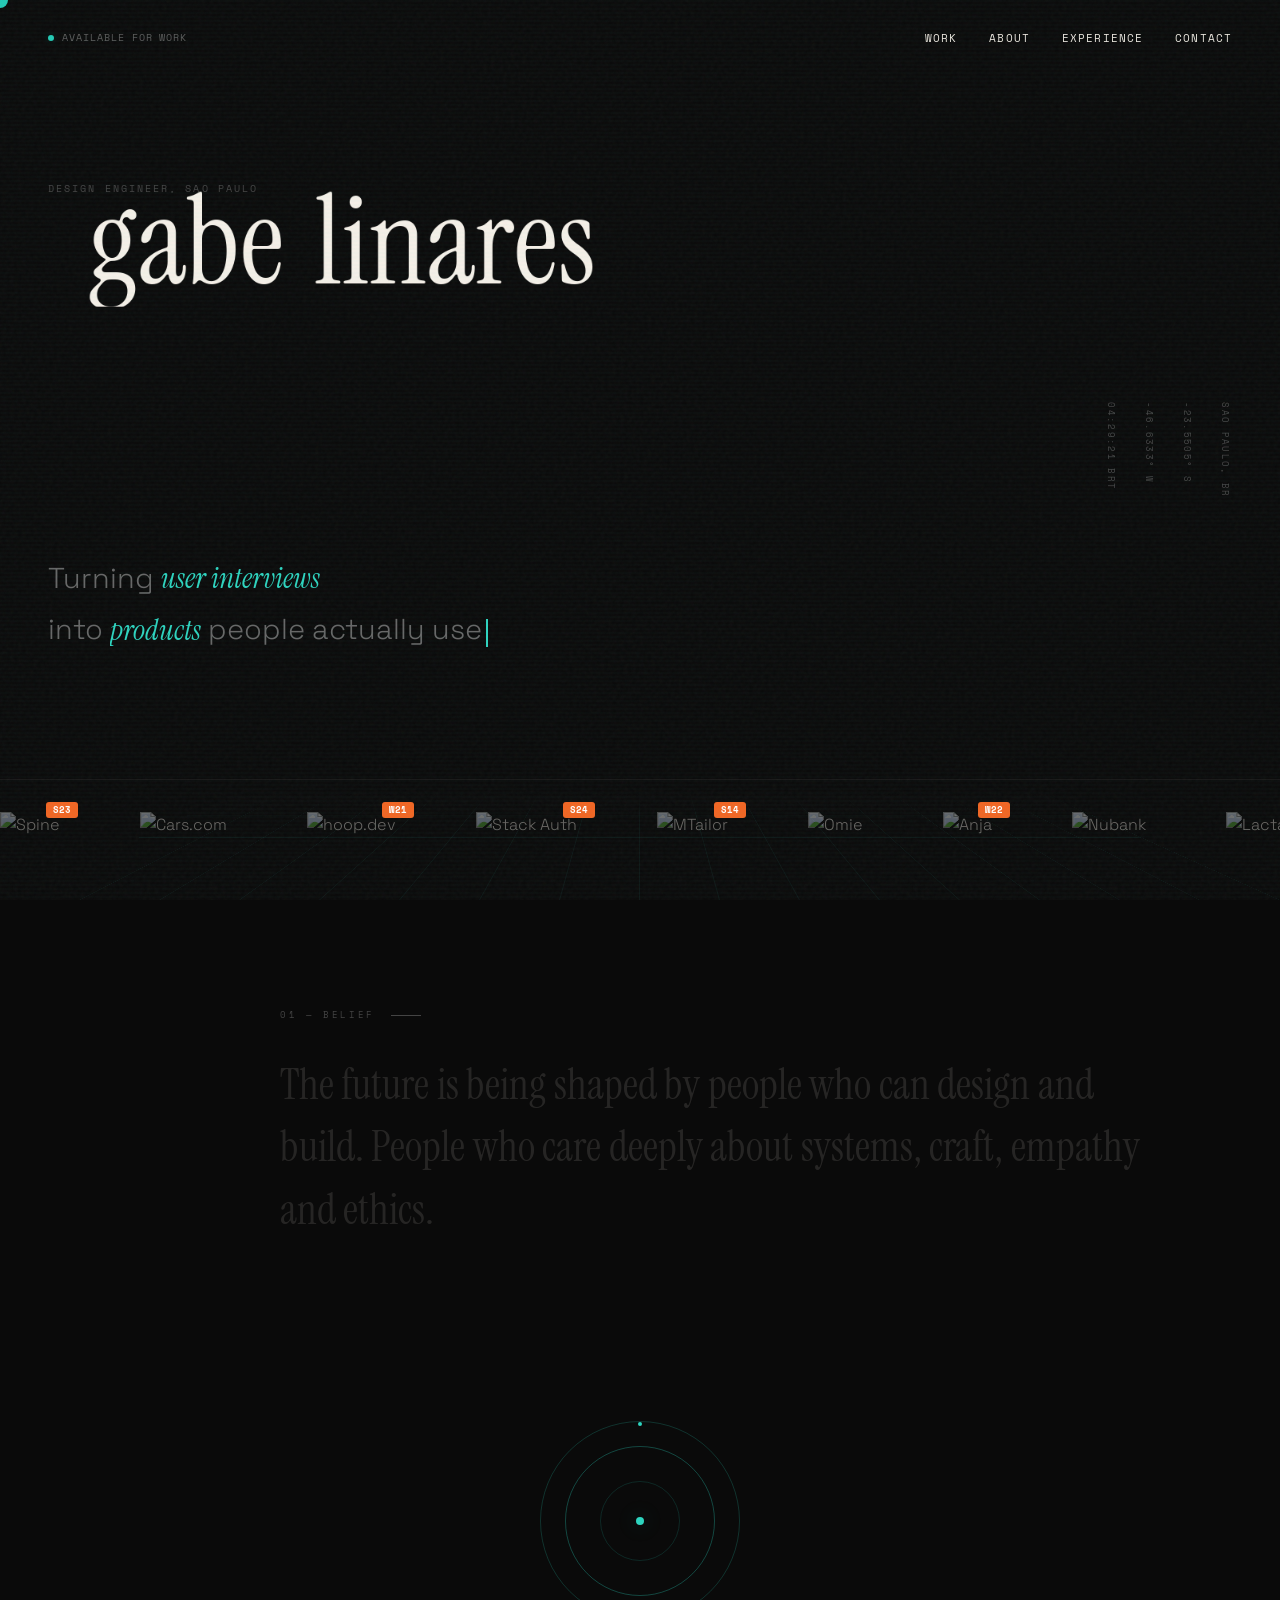
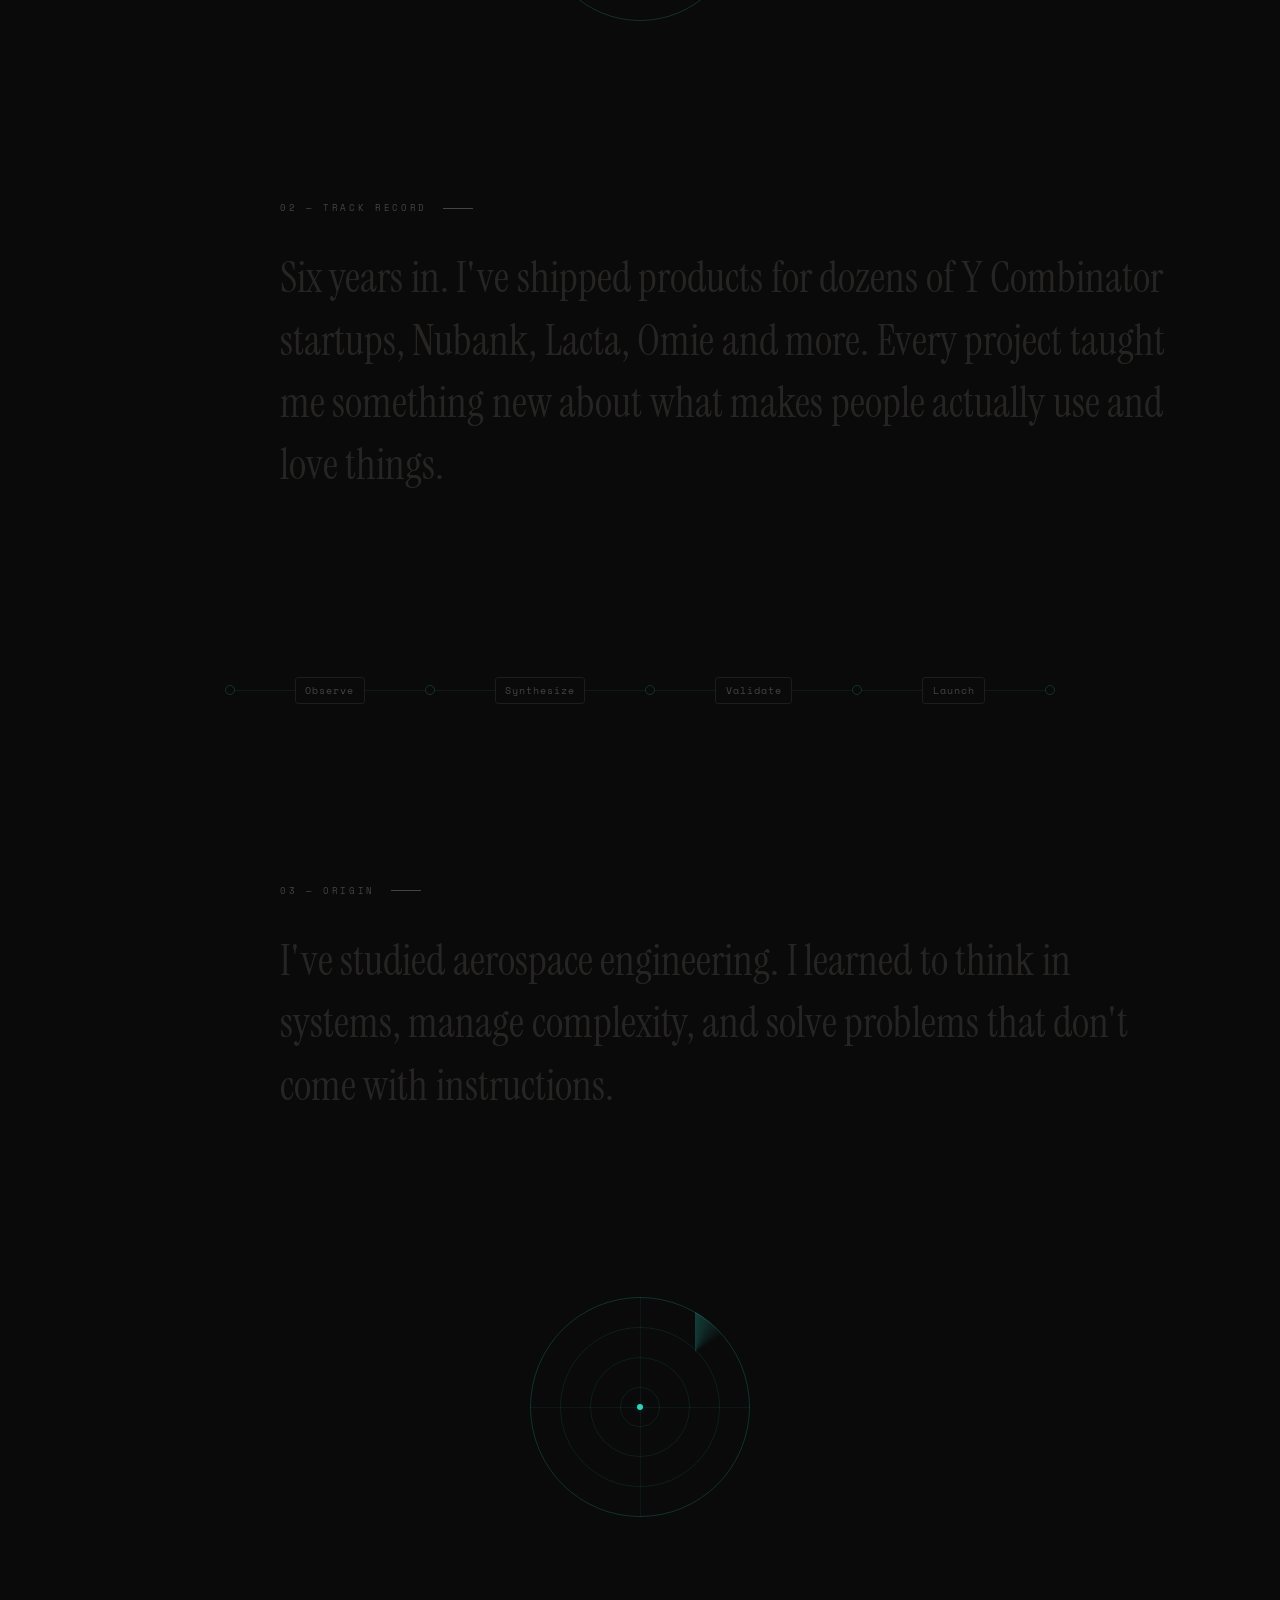
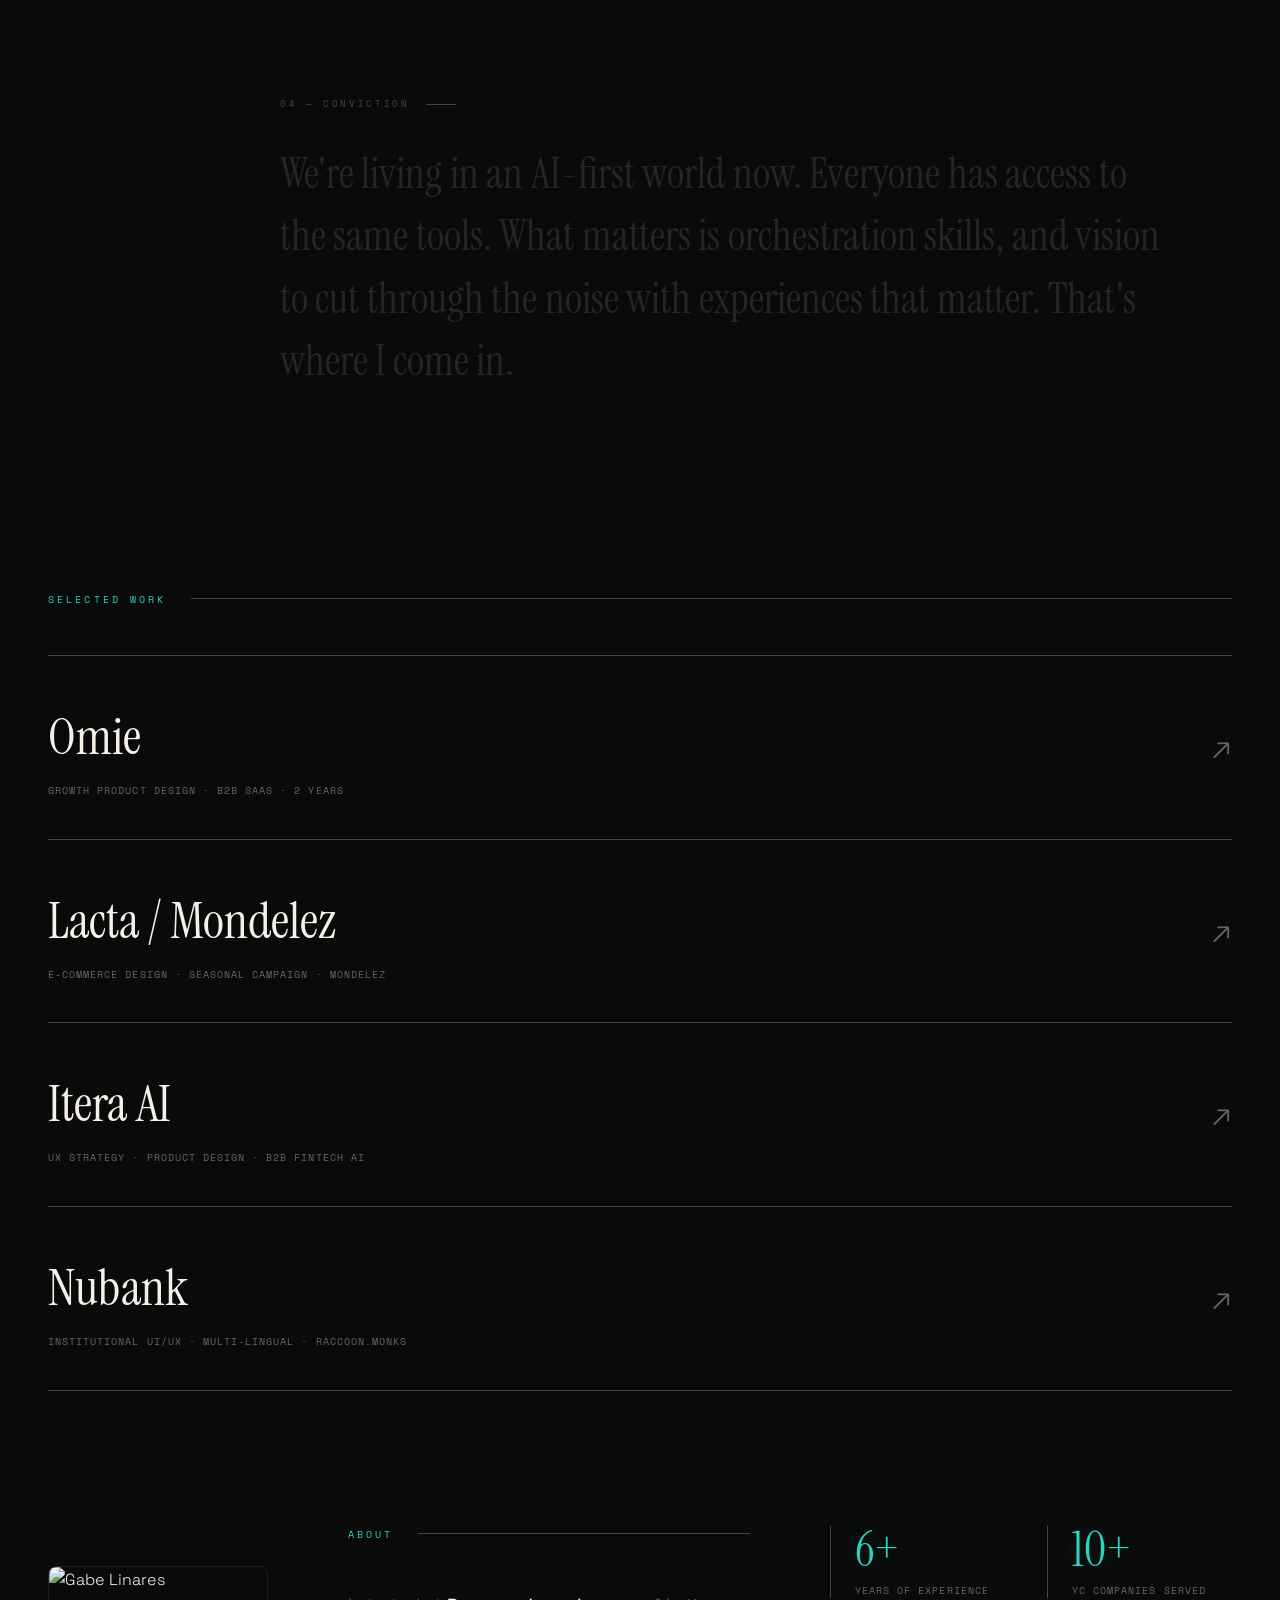
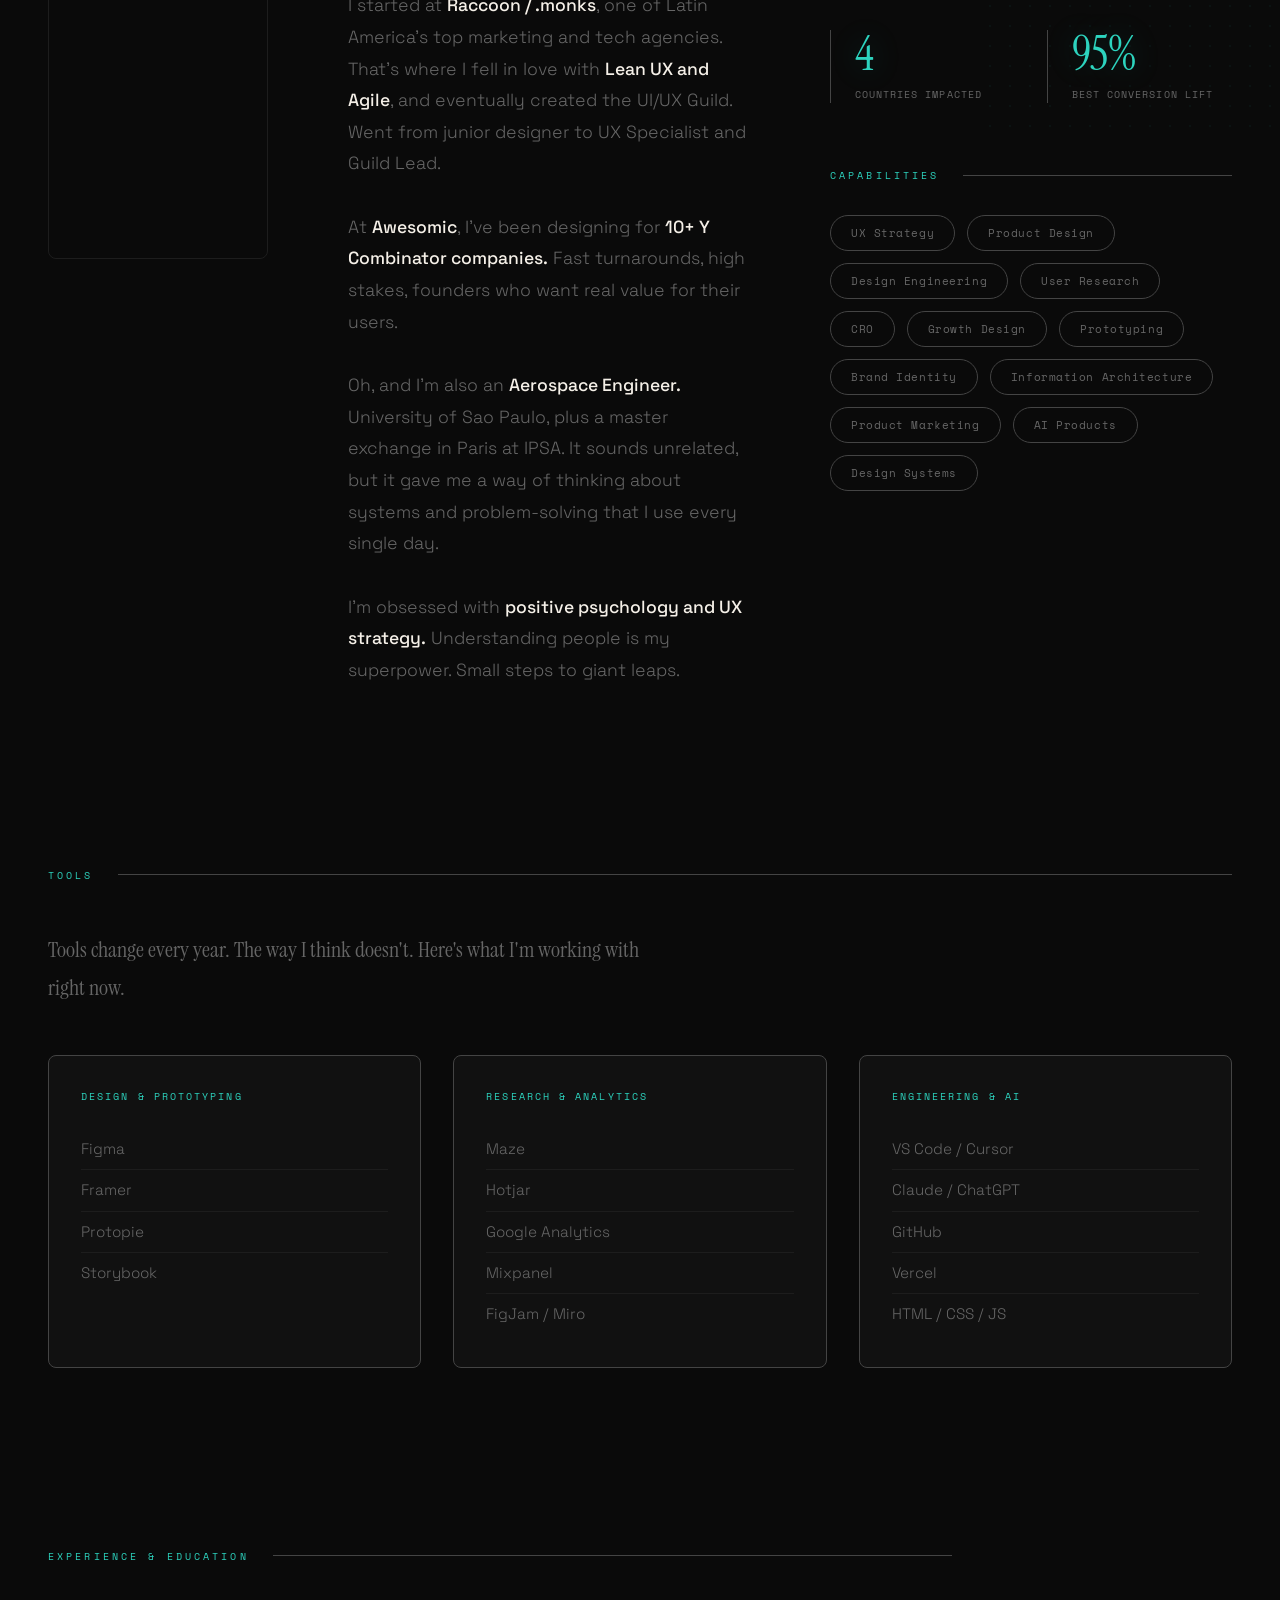
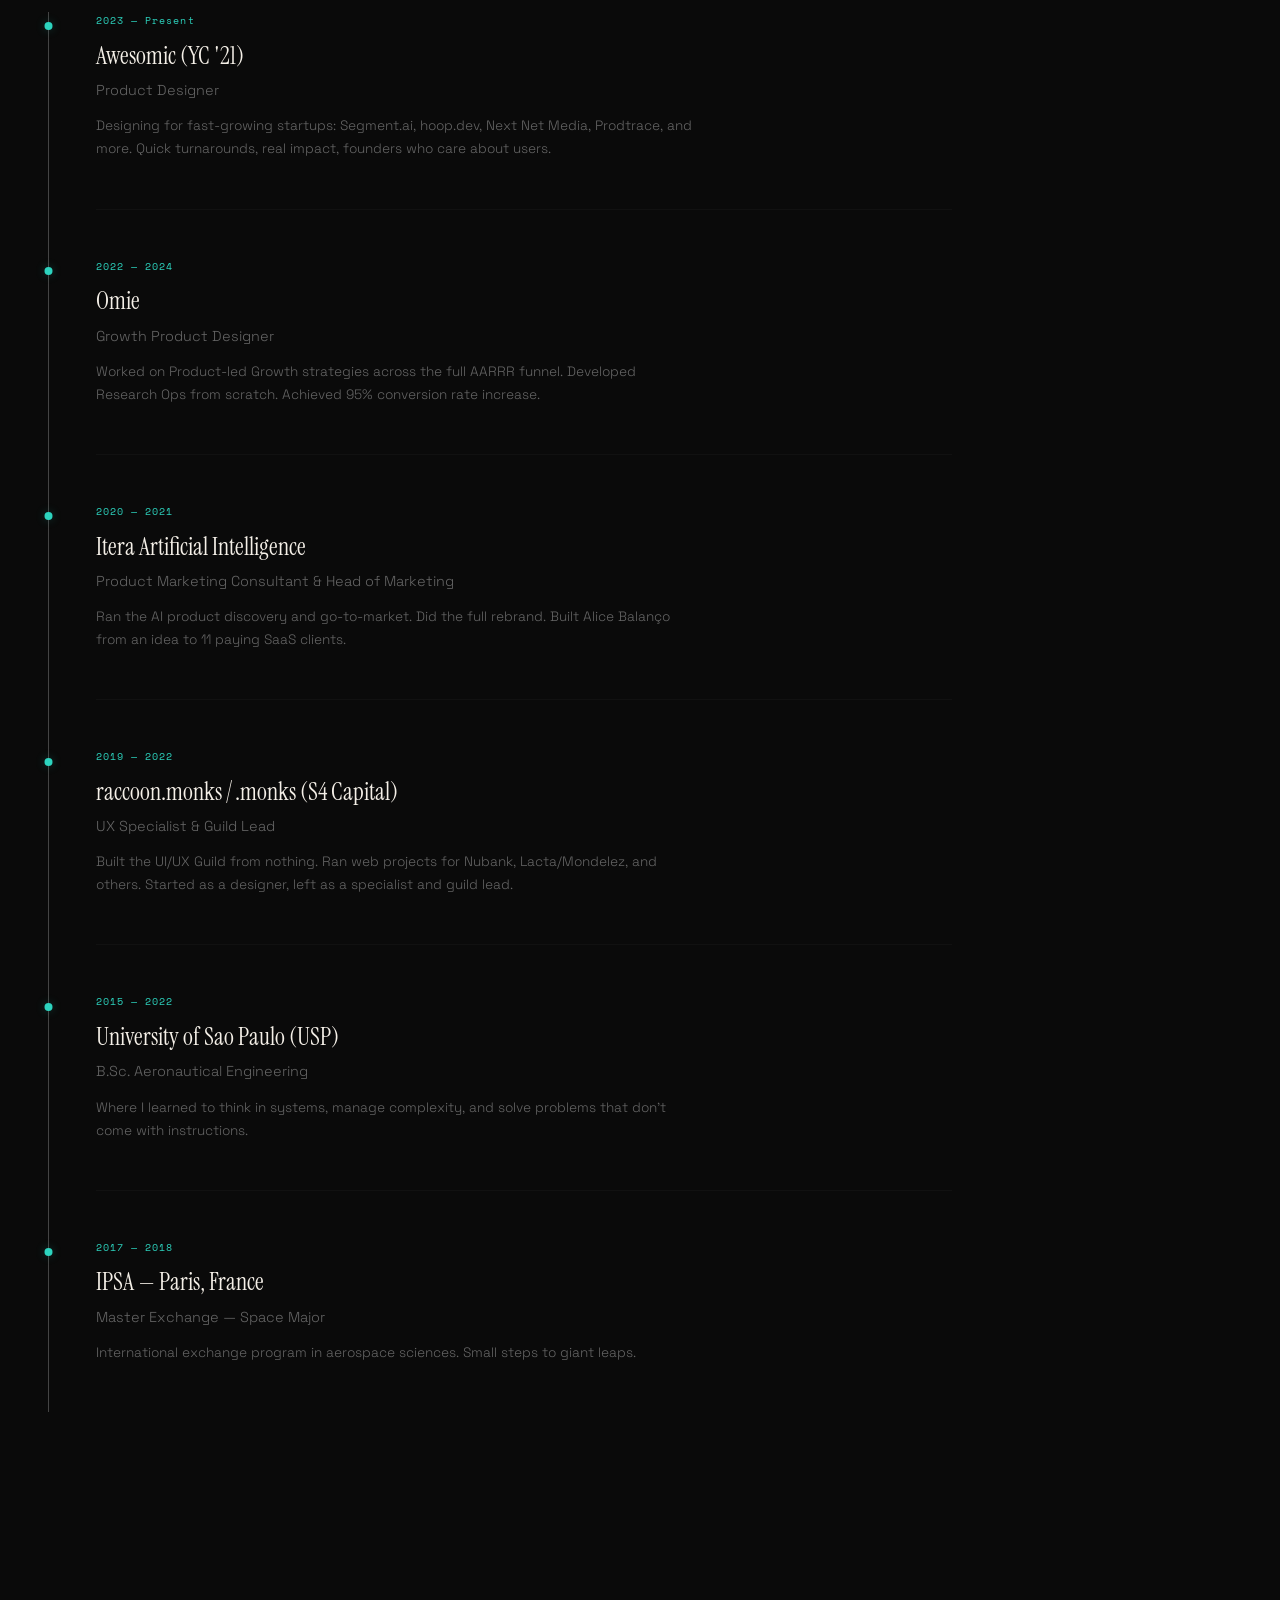
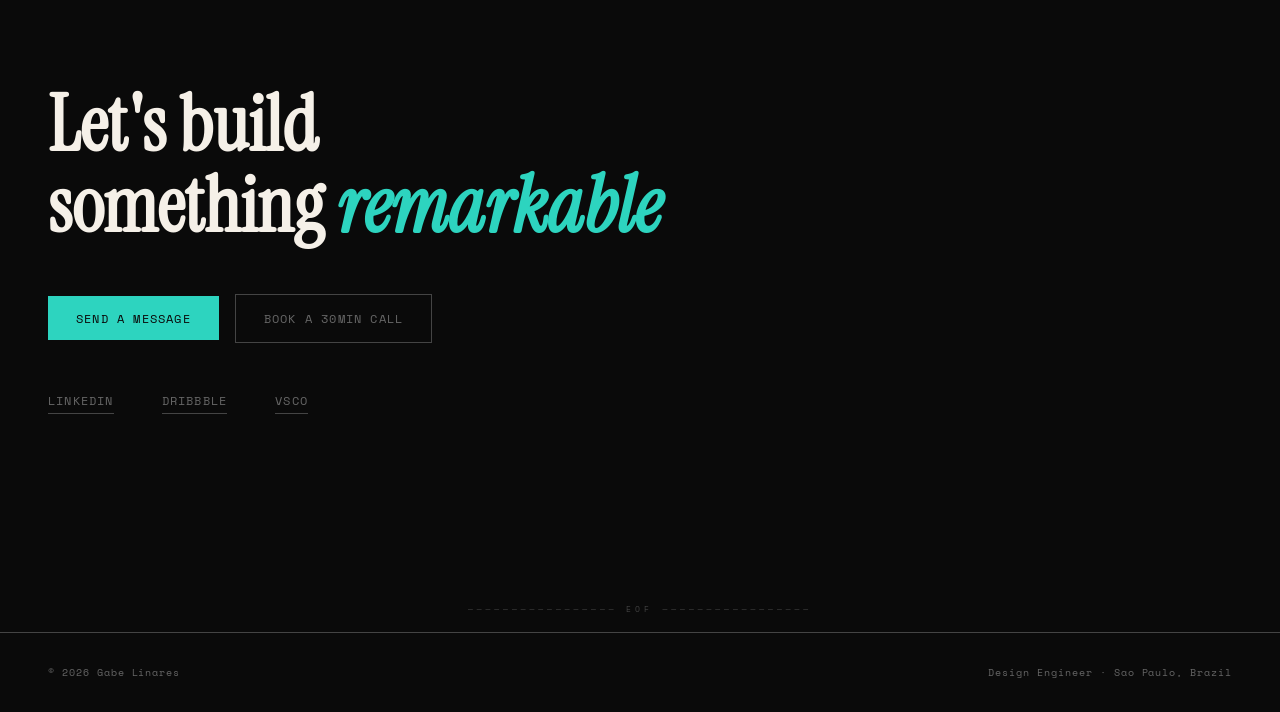
==== commit 577409b4: "Fix nav/hero-role overlap and dynamic footer year - Add padding-top: 6rem to hero so flex-centered c" ====
--- a/personal/portfolio/index.html
+++ b/personal/portfolio/index.html
@@ -473,7 +473,7 @@
   <div class="retro-divider">&#x2500;&#x2500;&#x2500;&#x2500;&#x2500;&#x2500;&#x2500;&#x2500;&#x2500;&#x2500;&#x2500;&#x2500;&#x2500;&#x2500;&#x2500;&#x2500;&#x2500; EOF &#x2500;&#x2500;&#x2500;&#x2500;&#x2500;&#x2500;&#x2500;&#x2500;&#x2500;&#x2500;&#x2500;&#x2500;&#x2500;&#x2500;&#x2500;&#x2500;&#x2500;</div>
 
   <footer>
-    <span>&copy; 2024 Gabe Linares</span>
+    <span>&copy; <span id="footer-year">2025</span> Gabe Linares</span>
     <span>Design Engineer &middot; Sao Paulo, Brazil</span>
   </footer>
 
--- a/personal/portfolio/css/style.css
+++ b/personal/portfolio/css/style.css
@@ -440,8 +440,7 @@
   display: flex;
   flex-direction: column;
   justify-content: center;
-  padding: 0 3rem;
-  padding-bottom: 10rem;
+  padding: 6rem 3rem 10rem;
   position: relative;
 }
 
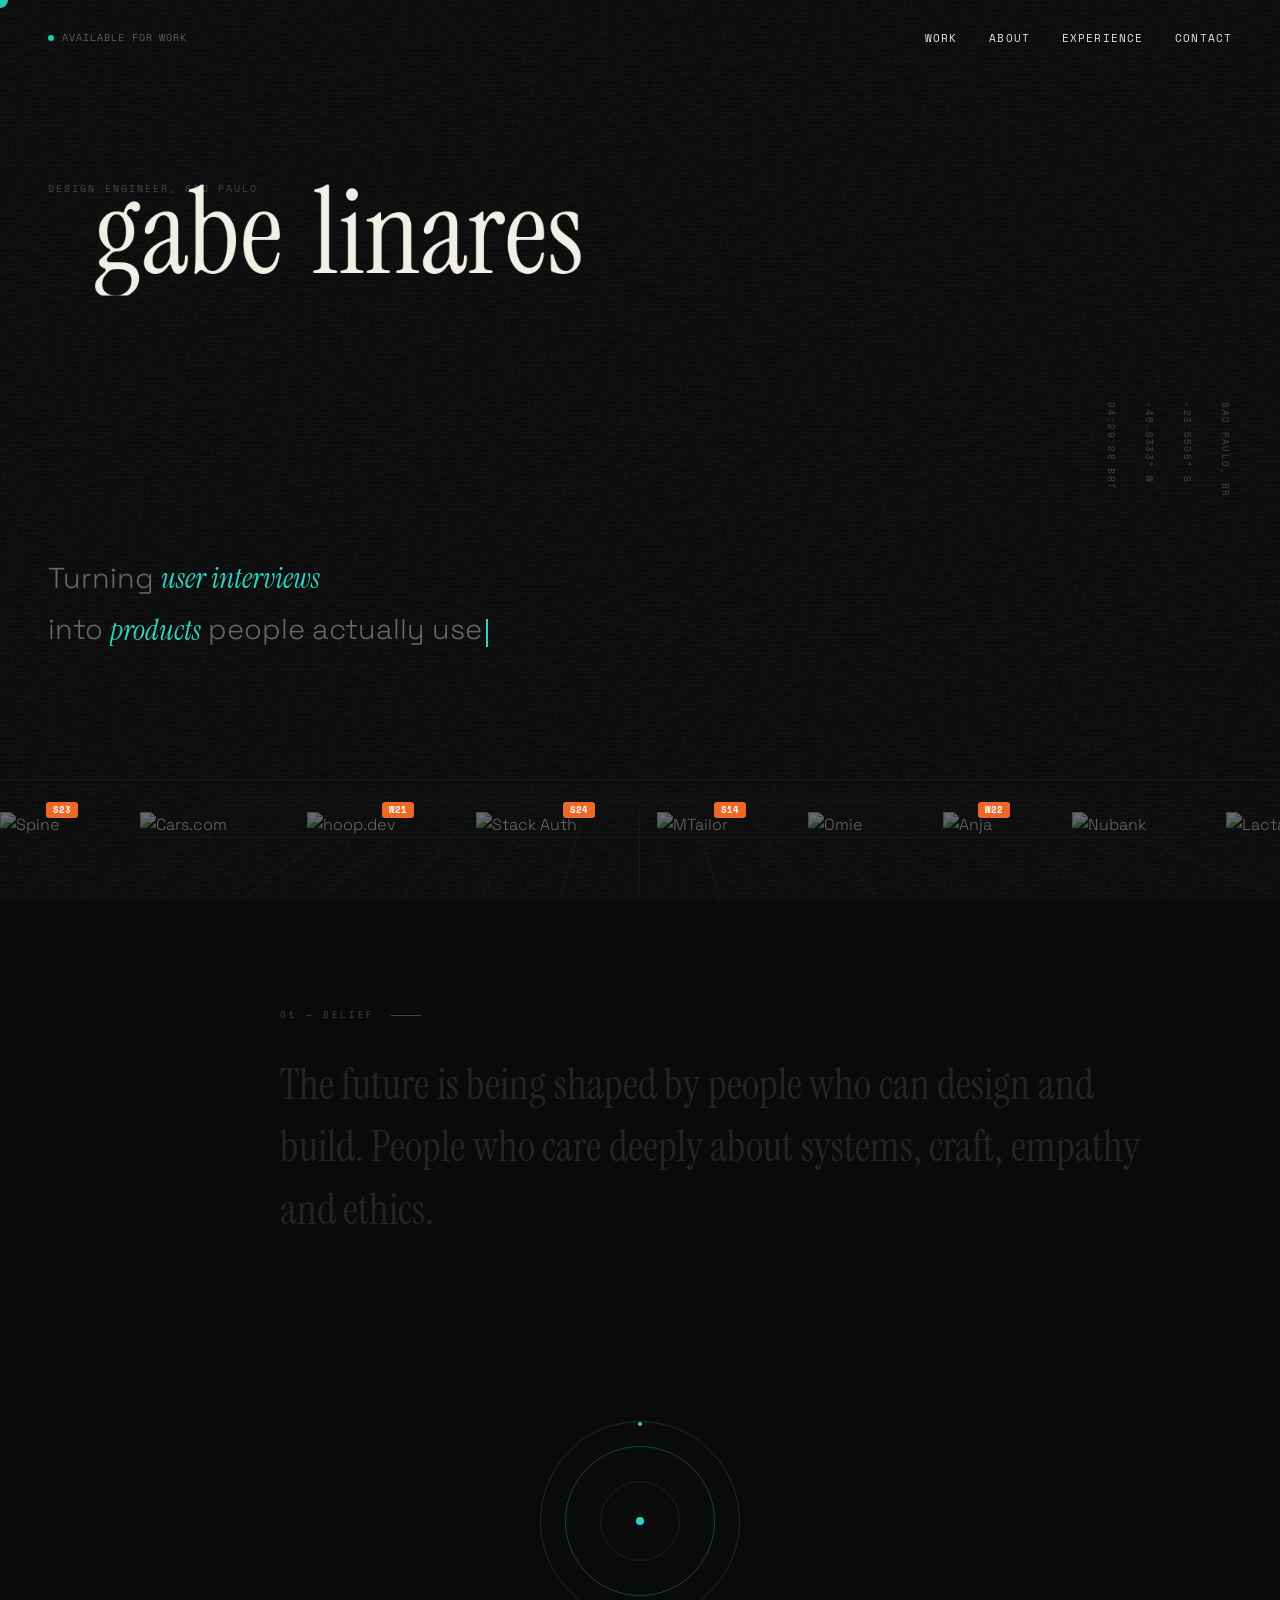
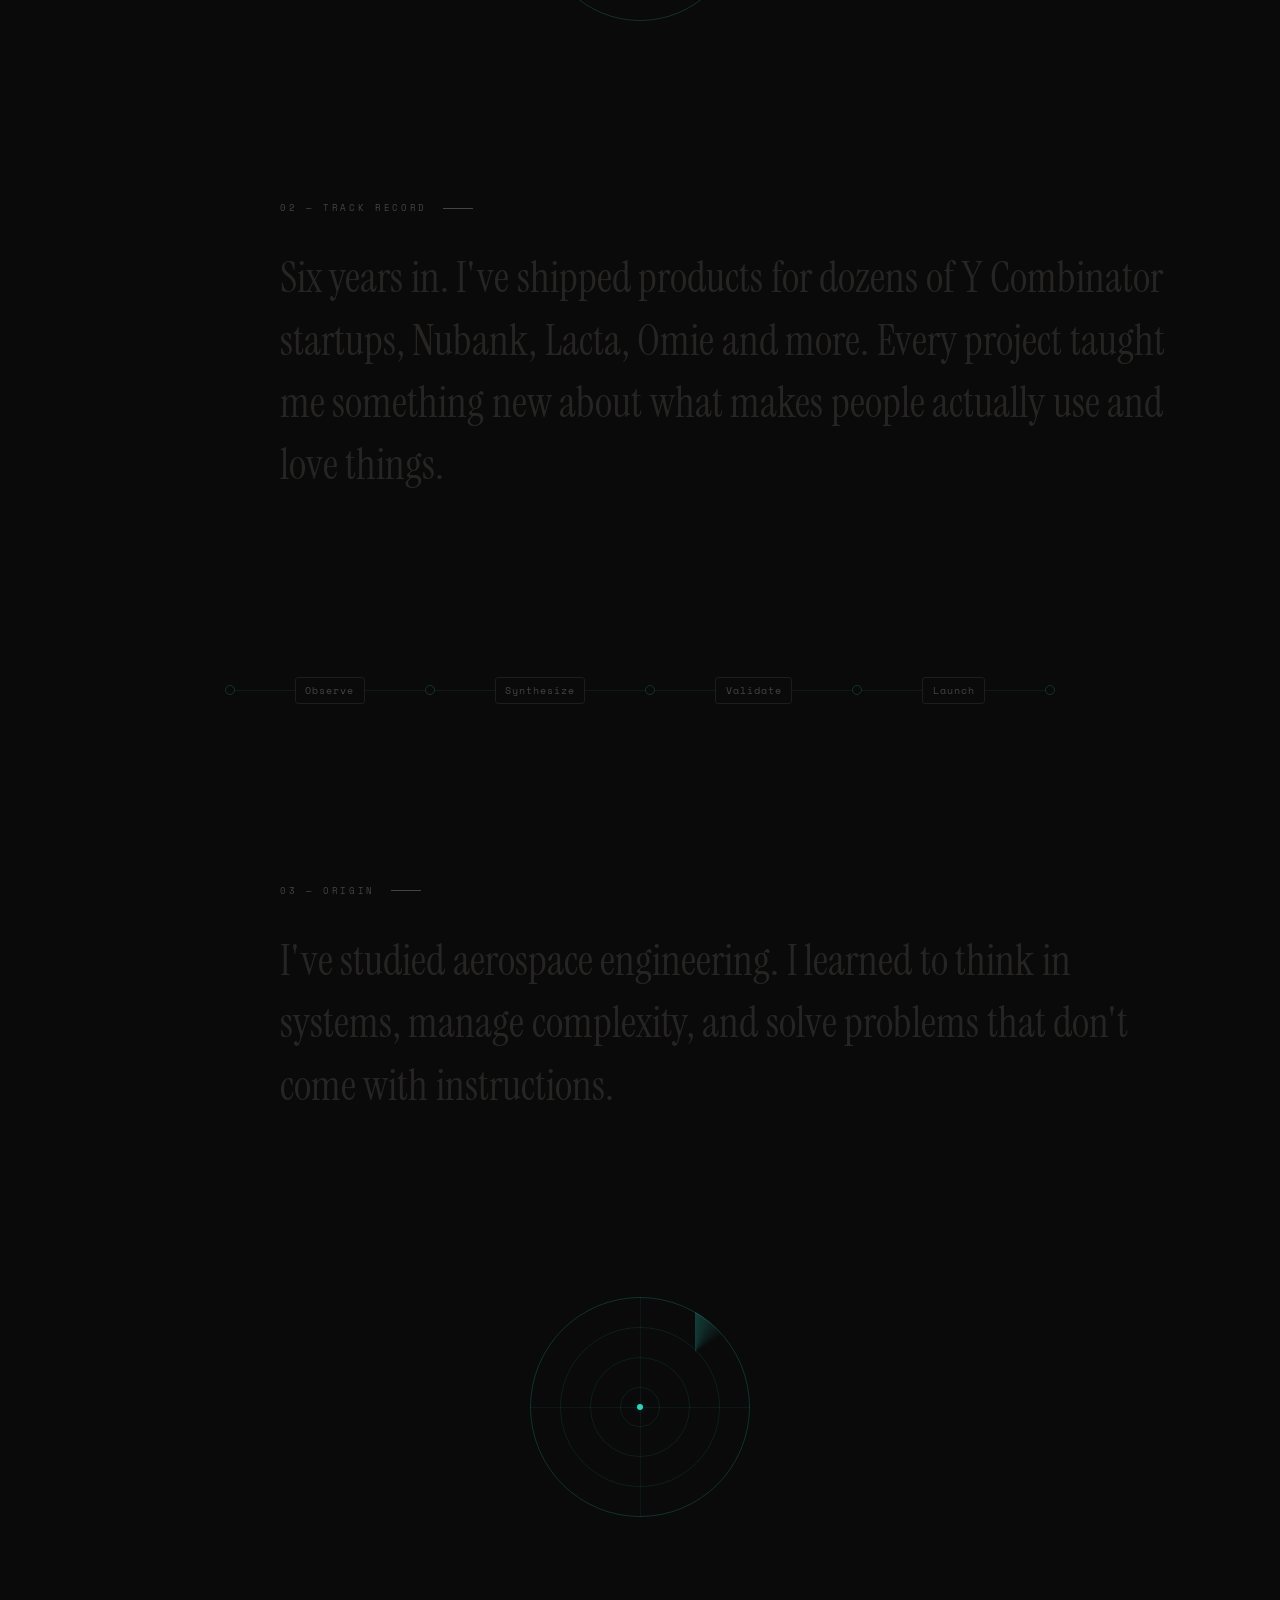
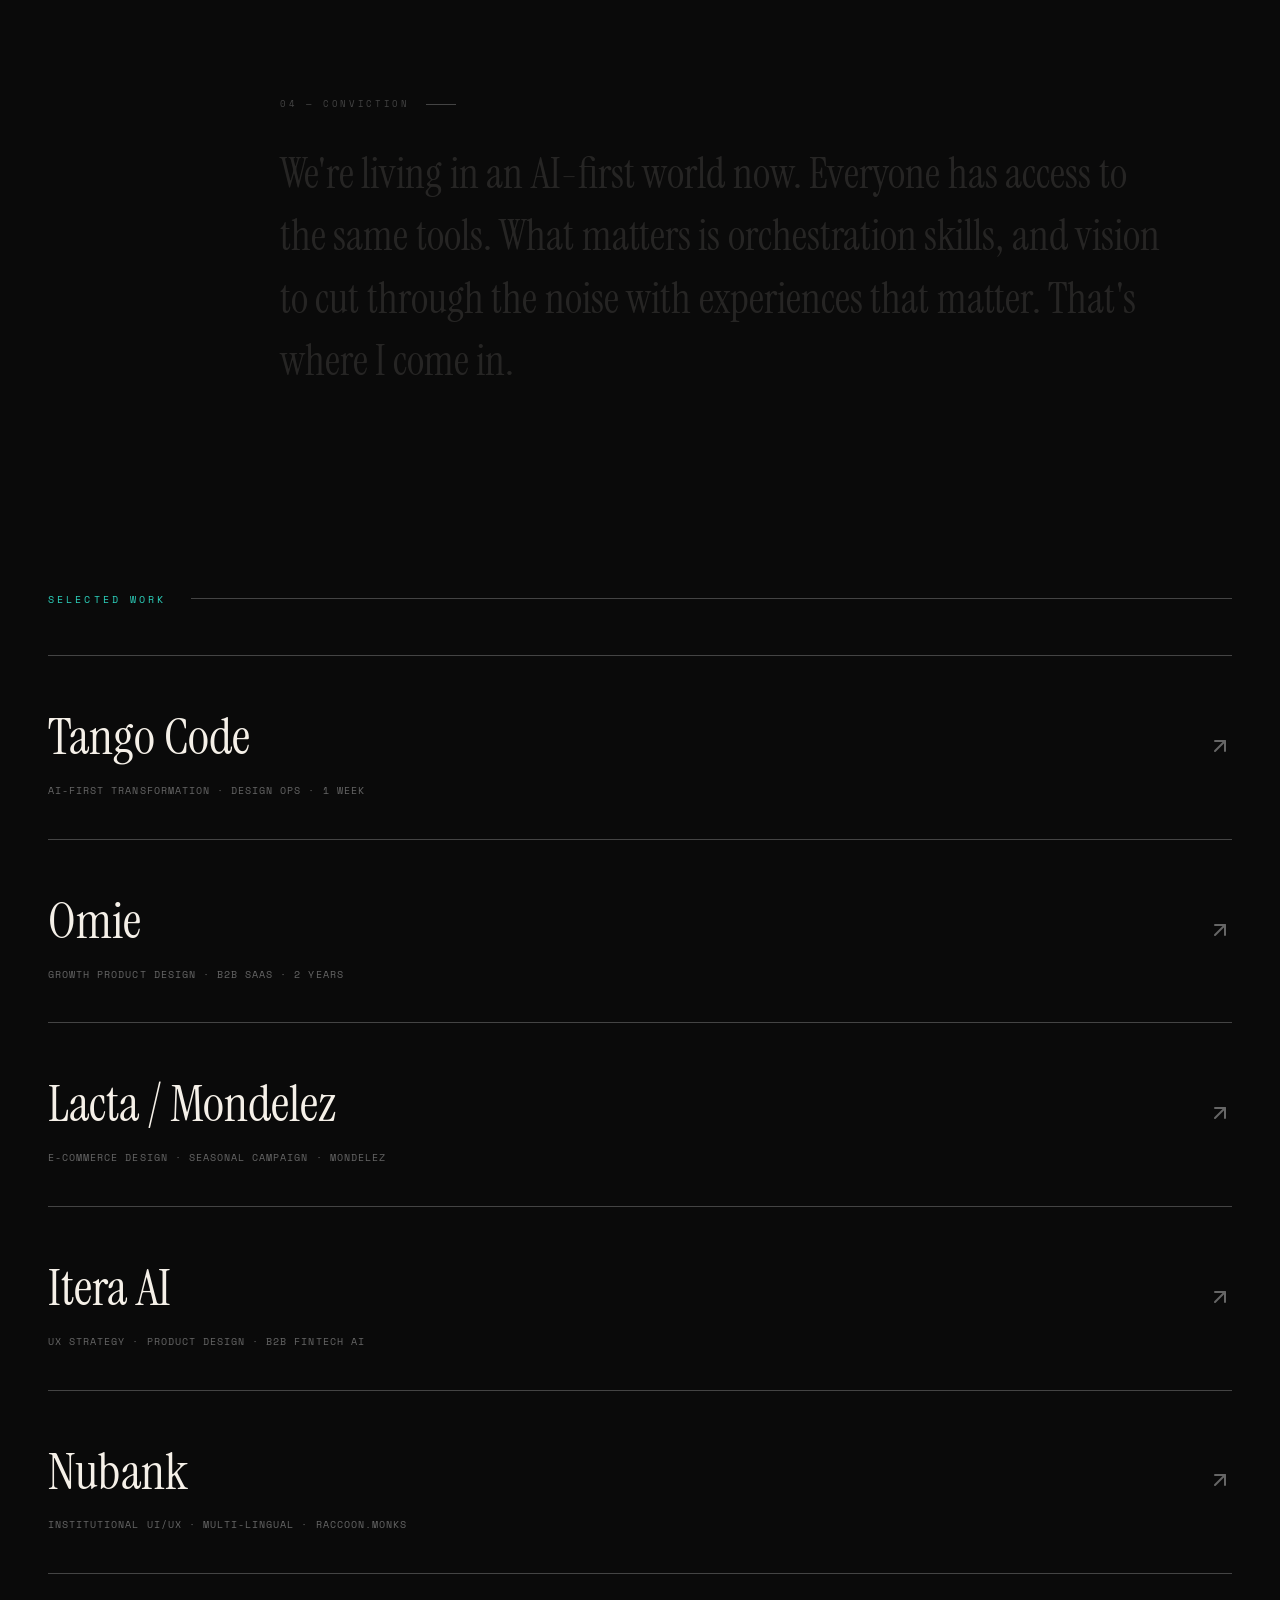
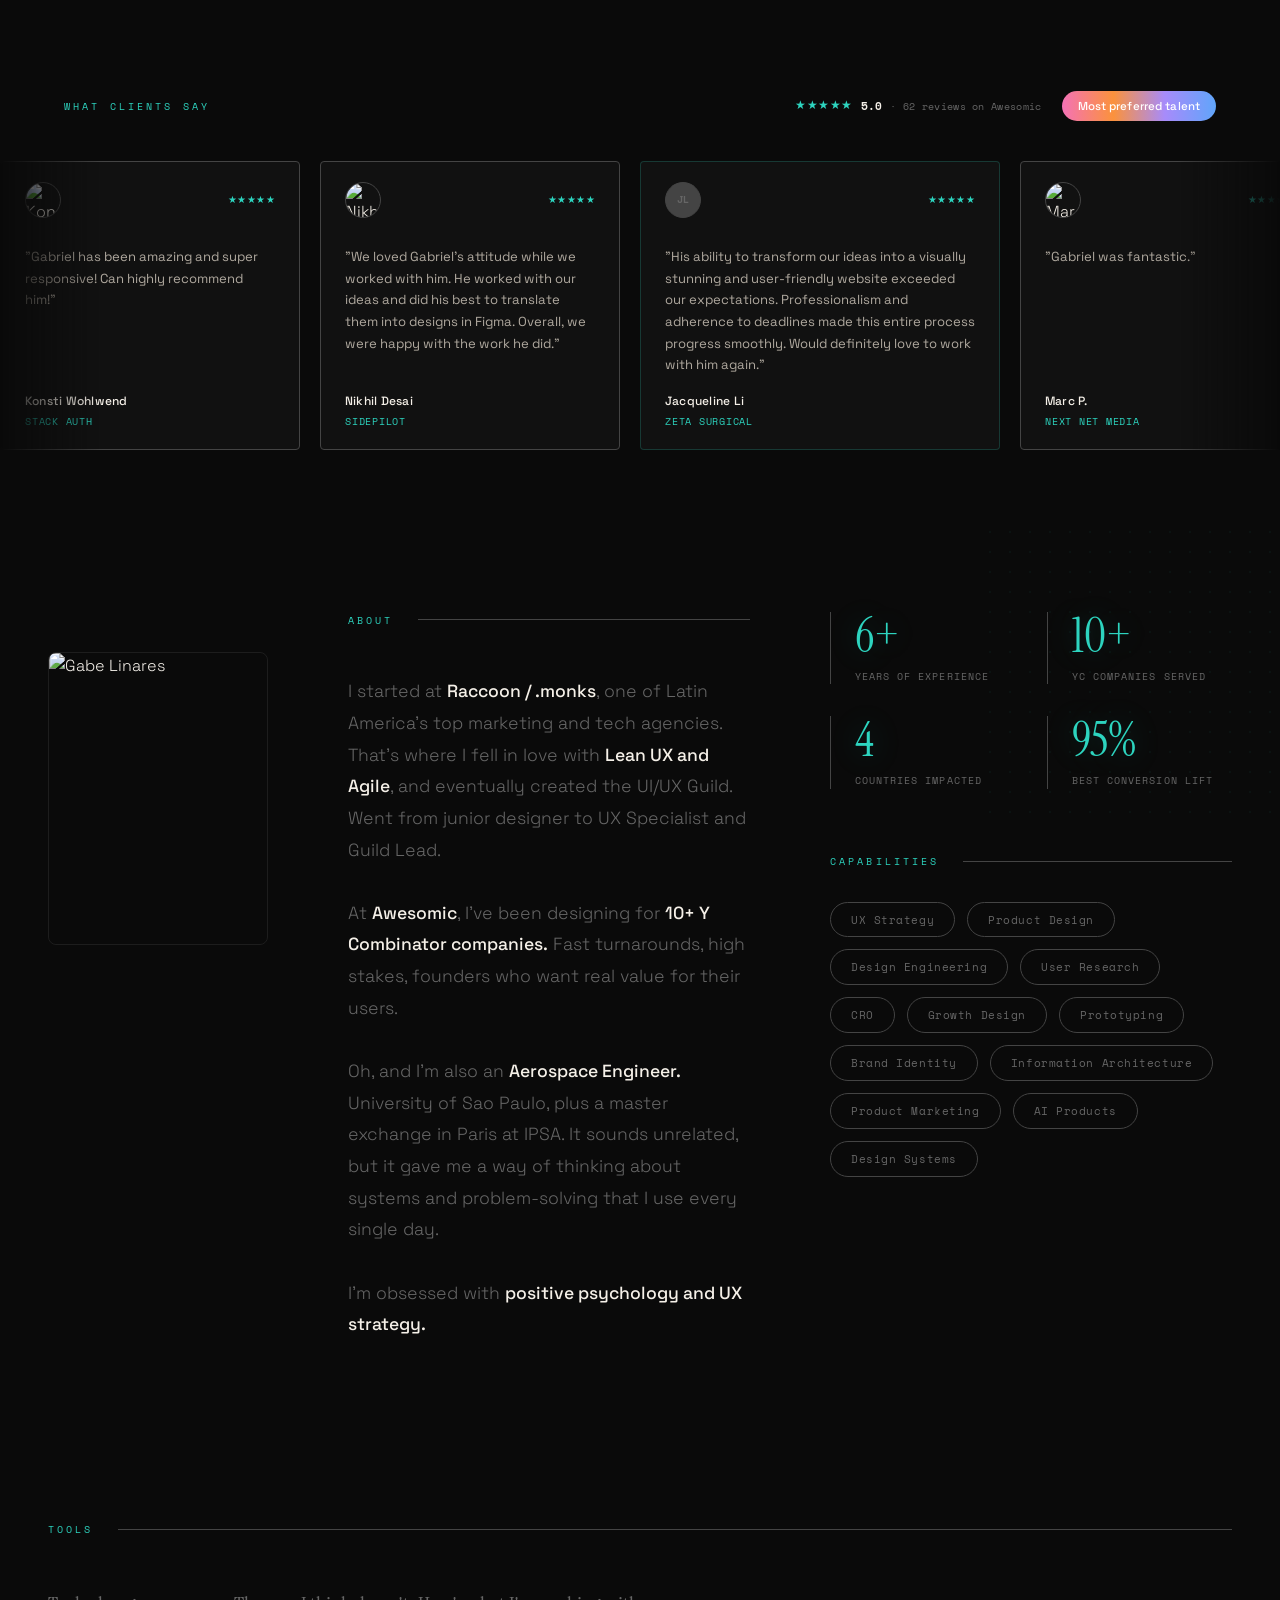
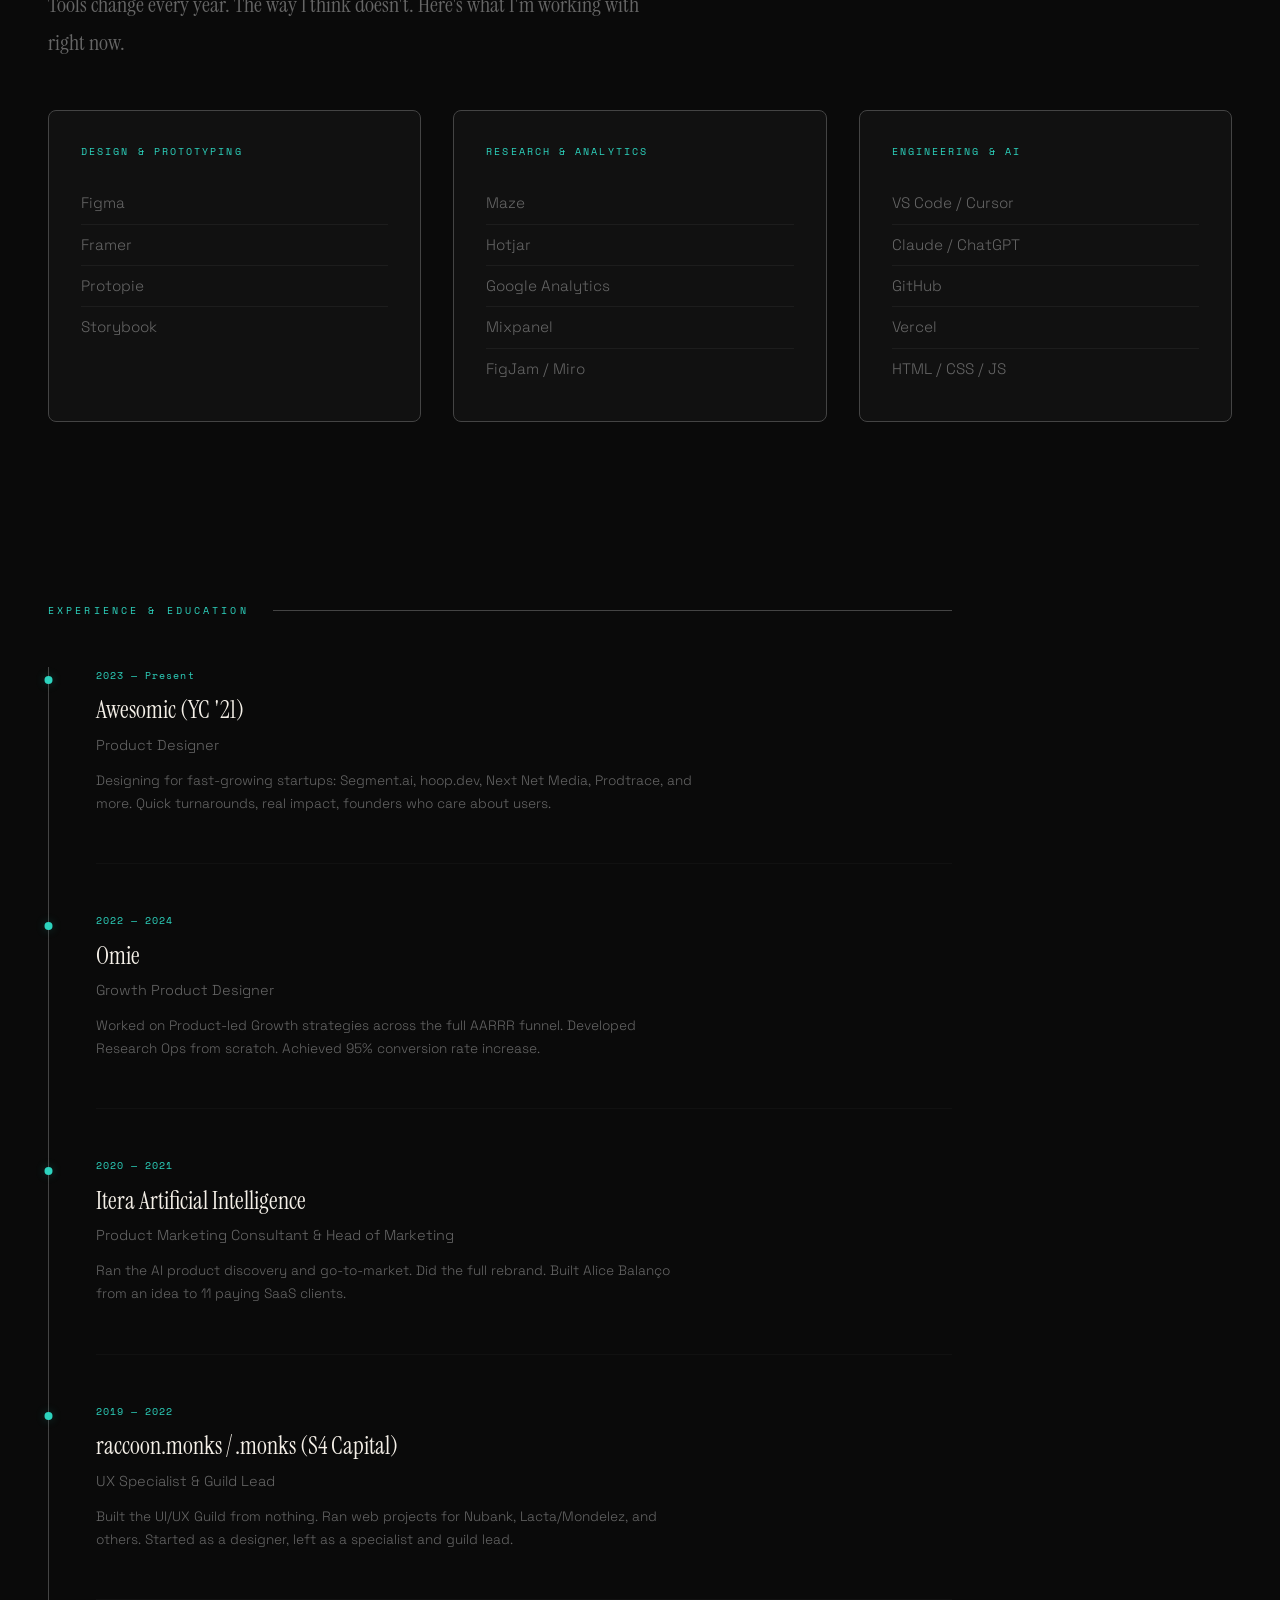
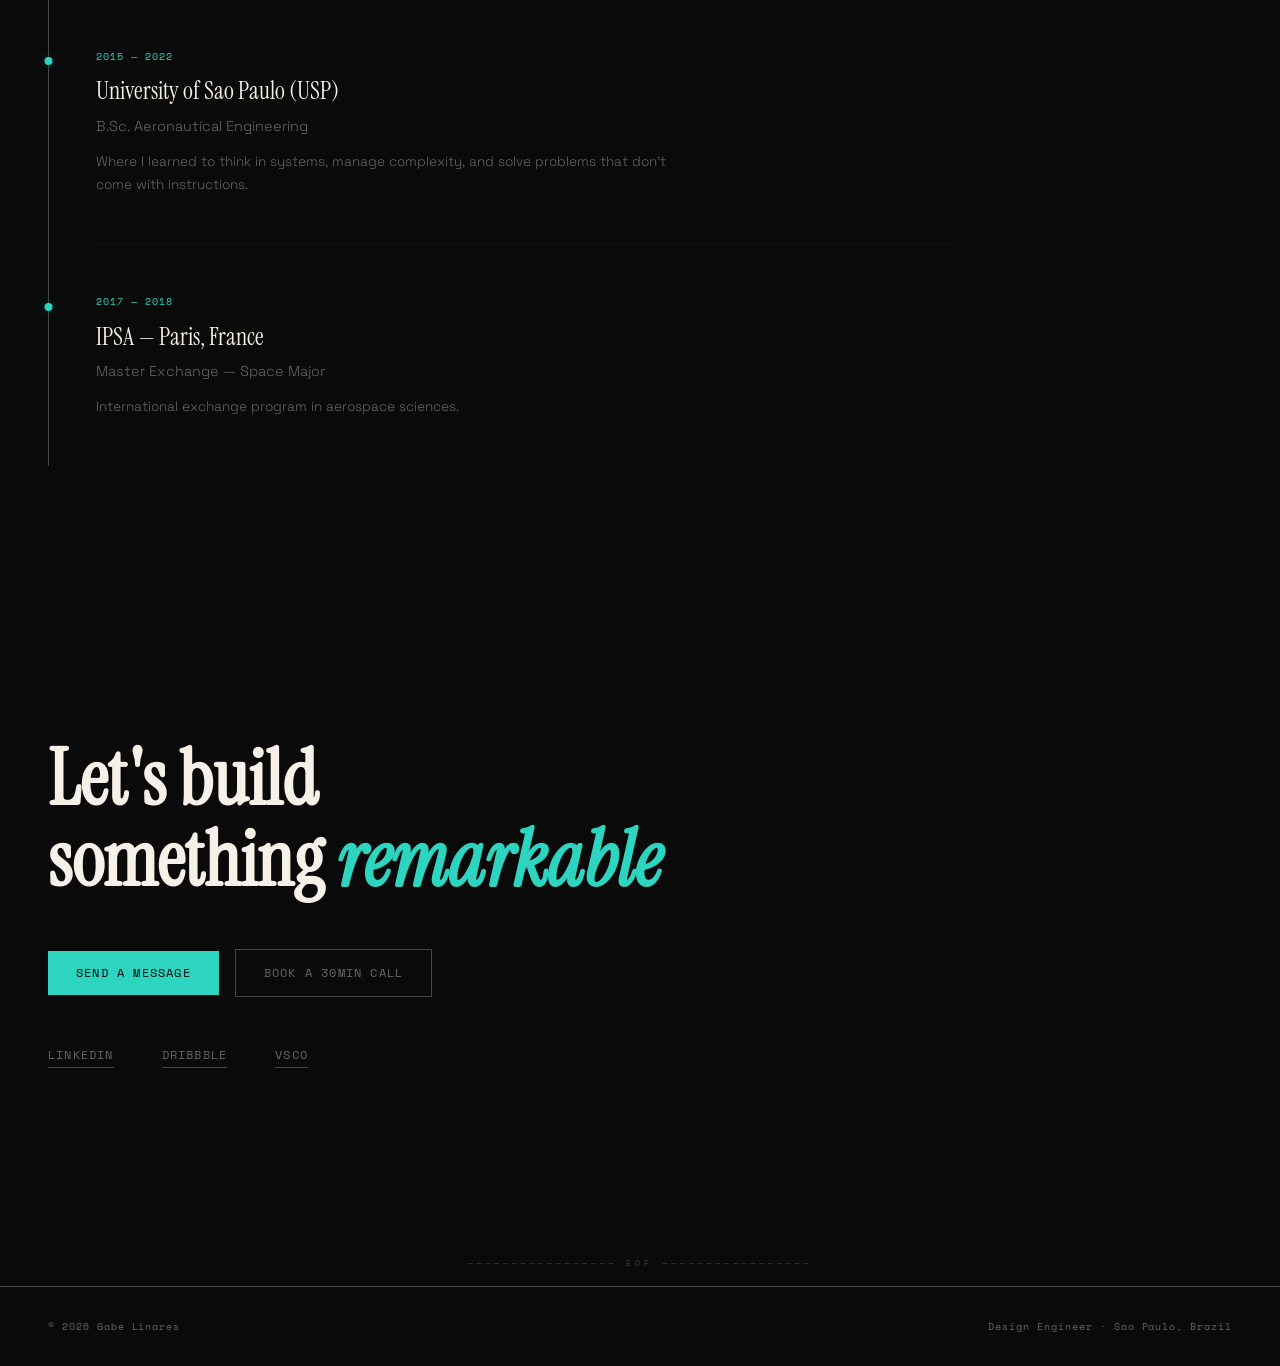
==== commit 263bd471: "Fix mobile case pages: rewrite responsive styles, add SEO keywords - Consolidated 3 scattered mobile" ====
--- a/personal/portfolio/index.html
+++ b/personal/portfolio/index.html
@@ -5,6 +5,7 @@
   <meta name="viewport" content="width=device-width, initial-scale=1.0">
   <title>Gabe Linares — Design Engineer</title>
   <meta name="description" content="Gabe Linares. Design Engineer. 6+ years shaping products for Nubank, Lacta, Omie, and Y Combinator startups.">
+  <meta name="keywords" content="Gabriel Linares, Gabriel Batista, Gabriel Linares Silveira Batista, Gabe Linares, Design Engineer, UX Designer, Product Designer">
 
   <!-- Fonts for character hover effect -->
   <link rel="preconnect" href="https://fonts.googleapis.com">
@@ -42,6 +43,7 @@
       <li><a href="#experience" data-link>Experience</a></li>
       <li><a href="#contact" data-link>Contact</a></li>
     </ul>
+    <button class="nav-hamburger" id="navHamburger" aria-label="Menu"><span></span><span></span></button>
   </nav>
 
   <!-- Hover images for projects (positioned via JS) -->
@@ -49,6 +51,7 @@
   <img class="project-hover-img" id="hover-img-1" src="Hey, Gabriel Linares here!/Portfolio/Lacta Easter E-commerce- UI UX/iso_1_rectangle_(2).png" alt="Lacta">
   <img class="project-hover-img" id="hover-img-2" src="Hey, Gabriel Linares here!/Portfolio/Itera Artificial Intelligence - UX Strategy and Pr/iso_1_rectangle_(1).png" alt="Itera">
   <img class="project-hover-img" id="hover-img-3" src="Hey, Gabriel Linares here!/Portfolio/Nubank International - UI UX/iso_1_rectangle_(4).png" alt="Nubank">
+  <img class="project-hover-img" id="hover-img-4" src="cases/tangocode/hover.png" alt="Tango Code">
 
 
   <!-- ===================== HERO ===================== -->
@@ -216,12 +219,28 @@
     <div class="section-label reveal">Selected Work</div>
     <div class="project-list">
 
-      <a href="cases/omie.html" class="project-item reveal" data-hover-img="0" data-result="+95% trial conversion &middot; PLG strategy &middot; Research Ops">
+      <a href="cases/tango-code.html" class="project-item reveal" data-hover-img="4" data-result="3x faster delivery &middot; 50% cost reduction &middot; AI-first">
+        <div class="project-item-info">
+          <div class="project-item-title">Tango Code</div>
+          <div class="project-item-meta">AI-First Transformation &middot; Design Ops &middot; 1 week</div>
+        </div>
+        <div class="project-item-arrow"><svg viewBox="0 0 24 24" width="24" height="24" fill="none" stroke="currentColor" stroke-width="2" stroke-linecap="round" stroke-linejoin="round"><line x1="7" y1="17" x2="17" y2="7"/><polyline points="7 7 17 7 17 17"/></svg></div>
+        <div class="project-expand-panel">
+          <p class="expand-statement">Led an AI-first transformation that cut delivery from <strong>3 months to 1 month</strong> at half the cost.</p>
+          <div class="expand-tags">
+            <span class="expand-tag">Claude Code</span>
+            <span class="expand-tag">Figma MCPs</span>
+            <span class="expand-tag">Design Engineering</span>
+          </div>
+        </div>
+      </a>
+
+      <a href="cases/omie.html" class="project-item reveal reveal-delay-1" data-hover-img="0" data-result="+95% trial conversion &middot; PLG strategy &middot; Research Ops">
         <div class="project-item-info">
           <div class="project-item-title">Omie</div>
           <div class="project-item-meta">Growth Product Design &middot; B2B SaaS &middot; 2 years</div>
         </div>
-        <div class="project-item-arrow">&nearr;</div>
+        <div class="project-item-arrow"><svg viewBox="0 0 24 24" width="24" height="24" fill="none" stroke="currentColor" stroke-width="2" stroke-linecap="round" stroke-linejoin="round"><line x1="7" y1="17" x2="17" y2="7"/><polyline points="7 7 17 7 17 17"/></svg></div>
         <div class="project-expand-panel">
           <p class="expand-statement">Redesigned the trial flow end-to-end. Conversion <strong>jumped 95%.</strong></p>
           <div class="expand-tags">
@@ -232,12 +251,12 @@
         </div>
       </a>
 
-      <a href="cases/lacta.html" class="project-item reveal reveal-delay-1" data-hover-img="1" data-result="Brazil's #1 chocolate brand &middot; National campaign">
+      <a href="cases/lacta.html" class="project-item reveal reveal-delay-2" data-hover-img="1" data-result="Brazil's #1 chocolate brand &middot; National campaign">
         <div class="project-item-info">
           <div class="project-item-title">Lacta / Mondelez</div>
           <div class="project-item-meta">E-commerce Design &middot; Seasonal Campaign &middot; Mondelez</div>
         </div>
-        <div class="project-item-arrow">&nearr;</div>
+        <div class="project-item-arrow"><svg viewBox="0 0 24 24" width="24" height="24" fill="none" stroke="currentColor" stroke-width="2" stroke-linecap="round" stroke-linejoin="round"><line x1="7" y1="17" x2="17" y2="7"/><polyline points="7 7 17 7 17 17"/></svg></div>
         <div class="project-expand-panel">
           <p class="expand-statement">E-commerce for Brazil's most loved chocolate brand <strong>during peak season.</strong></p>
           <div class="expand-tags">
@@ -248,12 +267,12 @@
         </div>
       </a>
 
-      <a href="cases/itera.html" class="project-item reveal reveal-delay-2" data-hover-img="2" data-result="5/5 top banks tested &middot; 2 became clients &middot; 11 SaaS">
+      <a href="cases/itera.html" class="project-item reveal reveal-delay-3" data-hover-img="2" data-result="5/5 top banks tested &middot; 2 became clients &middot; 11 SaaS">
         <div class="project-item-info">
           <div class="project-item-title">Itera AI</div>
           <div class="project-item-meta">UX Strategy &middot; Product Design &middot; B2B Fintech AI</div>
         </div>
-        <div class="project-item-arrow">&nearr;</div>
+        <div class="project-item-arrow"><svg viewBox="0 0 24 24" width="24" height="24" fill="none" stroke="currentColor" stroke-width="2" stroke-linecap="round" stroke-linejoin="round"><line x1="7" y1="17" x2="17" y2="7"/><polyline points="7 7 17 7 17 17"/></svg></div>
         <div class="project-expand-panel">
           <p class="expand-statement">All <strong>5 of Brazil's largest banks</strong> tested the platform. 2 became recurring clients. 11 SaaS deals in 18 months.</p>
           <div class="expand-tags">
@@ -264,12 +283,12 @@
         </div>
       </a>
 
-      <a href="cases/nubank.html" class="project-item reveal reveal-delay-3" data-hover-img="3" data-result="5 countries &middot; Latin America's largest neobank">
+      <a href="cases/nubank.html" class="project-item reveal reveal-delay-4" data-hover-img="3" data-result="5 countries &middot; Latin America's largest neobank">
         <div class="project-item-info">
           <div class="project-item-title">Nubank</div>
           <div class="project-item-meta">Institutional UI/UX &middot; Multi-lingual &middot; raccoon.monks</div>
         </div>
-        <div class="project-item-arrow">&nearr;</div>
+        <div class="project-item-arrow"><svg viewBox="0 0 24 24" width="24" height="24" fill="none" stroke="currentColor" stroke-width="2" stroke-linecap="round" stroke-linejoin="round"><line x1="7" y1="17" x2="17" y2="7"/><polyline points="7 7 17 7 17 17"/></svg></div>
         <div class="project-expand-panel">
           <p class="expand-statement">Multi-lingual institutional site for Latin America's <strong>largest neobank.</strong></p>
           <div class="expand-tags">
@@ -280,6 +299,219 @@
         </div>
       </a>
 
+    </div>
+  </section>
+
+  <!-- ===================== TESTIMONIALS ===================== -->
+  <section class="testimonials" id="testimonials">
+    <div class="testimonials-header reveal">
+      <div class="section-label">What clients say</div>
+      <div class="testimonials-header-right">
+        <div class="testimonials-rating">
+          <span class="testimonials-stars">&#9733;&#9733;&#9733;&#9733;&#9733;</span>
+          <span class="testimonials-score">5.0</span>
+          <span class="testimonials-count">&middot; 62 reviews on Awesomic</span>
+        </div>
+        <div class="awesomic-badge">Most preferred talent</div>
+      </div>
+    </div>
+    <div class="testimonials-track" id="testimonialsTrack">
+      <div class="testimonials-inner" id="testimonialsInner">
+
+        <div class="testimonial-card">
+          <div class="testimonial-top">
+            <img class="testimonial-avatar" src="https://avatars.githubusercontent.com/u/19274317?v=4" alt="Konsti Wohlwend">
+            <span class="testimonial-card-stars">&#9733;&#9733;&#9733;&#9733;&#9733;</span>
+          </div>
+          <p class="testimonial-quote">"Gabriel has been amazing and super responsive! Can highly recommend him!"</p>
+          <div class="testimonial-attr">
+            <span class="testimonial-name">Konsti Wohlwend</span>
+            <span class="testimonial-company">Stack Auth</span>
+          </div>
+        </div>
+
+        <div class="testimonial-card">
+          <div class="testimonial-top">
+            <img class="testimonial-avatar" src="https://cdn.theorg.com/a63351c4-bc2a-4ed1-b4bc-f02accb3d9c5_medium.jpg" alt="Nikhil Desai">
+            <span class="testimonial-card-stars">&#9733;&#9733;&#9733;&#9733;&#9733;</span>
+          </div>
+          <p class="testimonial-quote">"We loved Gabriel's attitude while we worked with him. He worked with our ideas and did his best to translate them into designs in Figma. Overall, we were happy with the work he did."</p>
+          <div class="testimonial-attr">
+            <span class="testimonial-name">Nikhil Desai</span>
+            <span class="testimonial-company">Sidepilot</span>
+          </div>
+        </div>
+
+        <div class="testimonial-card testimonial-card--featured">
+          <div class="testimonial-top">
+            <div class="testimonial-avatar testimonial-avatar--initials">JL</div>
+            <span class="testimonial-card-stars">&#9733;&#9733;&#9733;&#9733;&#9733;</span>
+          </div>
+          <p class="testimonial-quote">"His ability to transform our ideas into a visually stunning and user-friendly website exceeded our expectations. Professionalism and adherence to deadlines made this entire process progress smoothly. Would definitely love to work with him again."</p>
+          <div class="testimonial-attr">
+            <span class="testimonial-name">Jacqueline Li</span>
+            <span class="testimonial-company">Zeta Surgical</span>
+          </div>
+        </div>
+
+        <div class="testimonial-card">
+          <div class="testimonial-top">
+            <img class="testimonial-avatar" src="https://nextnet.ai/wp-content/uploads/2025/04/marc-hardgrove-600x860.jpg" alt="Marc P.">
+            <span class="testimonial-card-stars">&#9733;&#9733;&#9733;&#9733;&#9733;</span>
+          </div>
+          <p class="testimonial-quote">"Gabriel was fantastic."</p>
+          <div class="testimonial-attr">
+            <span class="testimonial-name">Marc P.</span>
+            <span class="testimonial-company">Next Net Media</span>
+          </div>
+        </div>
+
+        <div class="testimonial-card">
+          <div class="testimonial-top">
+            <div class="testimonial-avatar testimonial-avatar--initials">MW</div>
+            <span class="testimonial-card-stars">&#9733;&#9733;&#9733;&#9733;&#9733;</span>
+          </div>
+          <p class="testimonial-quote">"Excellent fast work. Would work with again."</p>
+          <div class="testimonial-attr">
+            <span class="testimonial-name">Michael Wang</span>
+            <span class="testimonial-company">Monarch</span>
+          </div>
+        </div>
+
+        <div class="testimonial-card">
+          <div class="testimonial-top">
+            <img class="testimonial-avatar" src="https://cdn.prod.website-files.com/66d6cbc767975fa19dadab9d/66e6b689a943babede1d34fd_nabil.png" alt="Nabil Jallouli">
+            <span class="testimonial-card-stars">&#9733;&#9733;&#9733;&#9733;&#9733;</span>
+          </div>
+          <p class="testimonial-quote">"Excellent work by Gabriel!"</p>
+          <div class="testimonial-attr">
+            <span class="testimonial-name">Nabil Jallouli</span>
+            <span class="testimonial-company">Rollstack</span>
+          </div>
+        </div>
+
+        <div class="testimonial-card">
+          <div class="testimonial-top">
+            <img class="testimonial-avatar" src="https://shoutoutdfw.com/wp-content/uploads/2024/08/c-1723926382036-personal_1723926379311_1723926379311_raul_varela_019highbandwidth-31423-1.jpg" alt="Raul V.">
+            <span class="testimonial-card-stars">&#9733;&#9733;&#9733;&#9733;&#9733;</span>
+          </div>
+          <p class="testimonial-quote">"Incredibly talented designer. Very fast. Would like to continue working with Gabriel."</p>
+          <div class="testimonial-attr">
+            <span class="testimonial-name">Raul V.</span>
+            <span class="testimonial-company">Agency50</span>
+          </div>
+        </div>
+
+        <div class="testimonial-card testimonial-card--featured">
+          <div class="testimonial-top">
+            <img class="testimonial-avatar" src="https://cdn.theorg.com/f8552ea2-ae33-4d80-a2b9-b2f2f709951b_medium.jpg" alt="Vernica Builtron">
+            <span class="testimonial-card-stars">&#9733;&#9733;&#9733;&#9733;&#9733;</span>
+          </div>
+          <p class="testimonial-quote">"Gabe has been a force of nature when it comes to research, develop, test, learn, repeat in our new path. It had been less than a week in this journey but the learnings had already been huge."</p>
+          <div class="testimonial-attr">
+            <span class="testimonial-name">Vernica Builtron</span>
+            <span class="testimonial-company">Tango Code</span>
+          </div>
+        </div>
+
+        <!-- Duplicate for seamless loop -->
+        <div class="testimonial-card">
+          <div class="testimonial-top">
+            <img class="testimonial-avatar" src="https://avatars.githubusercontent.com/u/19274317?v=4" alt="Konsti Wohlwend">
+            <span class="testimonial-card-stars">&#9733;&#9733;&#9733;&#9733;&#9733;</span>
+          </div>
+          <p class="testimonial-quote">"Gabriel has been amazing and super responsive! Can highly recommend him!"</p>
+          <div class="testimonial-attr">
+            <span class="testimonial-name">Konsti Wohlwend</span>
+            <span class="testimonial-company">Stack Auth</span>
+          </div>
+        </div>
+
+        <div class="testimonial-card">
+          <div class="testimonial-top">
+            <img class="testimonial-avatar" src="https://cdn.theorg.com/a63351c4-bc2a-4ed1-b4bc-f02accb3d9c5_medium.jpg" alt="Nikhil Desai">
+            <span class="testimonial-card-stars">&#9733;&#9733;&#9733;&#9733;&#9733;</span>
+          </div>
+          <p class="testimonial-quote">"We loved Gabriel's attitude while we worked with him. He worked with our ideas and did his best to translate them into designs in Figma. Overall, we were happy with the work he did."</p>
+          <div class="testimonial-attr">
+            <span class="testimonial-name">Nikhil Desai</span>
+            <span class="testimonial-company">Sidepilot</span>
+          </div>
+        </div>
+
+        <div class="testimonial-card testimonial-card--featured">
+          <div class="testimonial-top">
+            <div class="testimonial-avatar testimonial-avatar--initials">JL</div>
+            <span class="testimonial-card-stars">&#9733;&#9733;&#9733;&#9733;&#9733;</span>
+          </div>
+          <p class="testimonial-quote">"His ability to transform our ideas into a visually stunning and user-friendly website exceeded our expectations. Professionalism and adherence to deadlines made this entire process progress smoothly. Would definitely love to work with him again."</p>
+          <div class="testimonial-attr">
+            <span class="testimonial-name">Jacqueline Li</span>
+            <span class="testimonial-company">Zeta Surgical</span>
+          </div>
+        </div>
+
+        <div class="testimonial-card">
+          <div class="testimonial-top">
+            <img class="testimonial-avatar" src="https://nextnet.ai/wp-content/uploads/2025/04/marc-hardgrove-600x860.jpg" alt="Marc P.">
+            <span class="testimonial-card-stars">&#9733;&#9733;&#9733;&#9733;&#9733;</span>
+          </div>
+          <p class="testimonial-quote">"Gabriel was fantastic."</p>
+          <div class="testimonial-attr">
+            <span class="testimonial-name">Marc P.</span>
+            <span class="testimonial-company">Next Net Media</span>
+          </div>
+        </div>
+
+        <div class="testimonial-card">
+          <div class="testimonial-top">
+            <div class="testimonial-avatar testimonial-avatar--initials">MW</div>
+            <span class="testimonial-card-stars">&#9733;&#9733;&#9733;&#9733;&#9733;</span>
+          </div>
+          <p class="testimonial-quote">"Excellent fast work. Would work with again."</p>
+          <div class="testimonial-attr">
+            <span class="testimonial-name">Michael Wang</span>
+            <span class="testimonial-company">Monarch</span>
+          </div>
+        </div>
+
+        <div class="testimonial-card">
+          <div class="testimonial-top">
+            <img class="testimonial-avatar" src="https://cdn.prod.website-files.com/66d6cbc767975fa19dadab9d/66e6b689a943babede1d34fd_nabil.png" alt="Nabil Jallouli">
+            <span class="testimonial-card-stars">&#9733;&#9733;&#9733;&#9733;&#9733;</span>
+          </div>
+          <p class="testimonial-quote">"Excellent work by Gabriel!"</p>
+          <div class="testimonial-attr">
+            <span class="testimonial-name">Nabil Jallouli</span>
+            <span class="testimonial-company">Rollstack</span>
+          </div>
+        </div>
+
+        <div class="testimonial-card">
+          <div class="testimonial-top">
+            <img class="testimonial-avatar" src="https://shoutoutdfw.com/wp-content/uploads/2024/08/c-1723926382036-personal_1723926379311_1723926379311_raul_varela_019highbandwidth-31423-1.jpg" alt="Raul V.">
+            <span class="testimonial-card-stars">&#9733;&#9733;&#9733;&#9733;&#9733;</span>
+          </div>
+          <p class="testimonial-quote">"Incredibly talented designer. Very fast. Would like to continue working with Gabriel."</p>
+          <div class="testimonial-attr">
+            <span class="testimonial-name">Raul V.</span>
+            <span class="testimonial-company">Agency50</span>
+          </div>
+        </div>
+
+        <div class="testimonial-card testimonial-card--featured">
+          <div class="testimonial-top">
+            <img class="testimonial-avatar" src="https://cdn.theorg.com/f8552ea2-ae33-4d80-a2b9-b2f2f709951b_medium.jpg" alt="Vernica Builtron">
+            <span class="testimonial-card-stars">&#9733;&#9733;&#9733;&#9733;&#9733;</span>
+          </div>
+          <p class="testimonial-quote">"Gabe has been a force of nature when it comes to research, develop, test, learn, repeat in our new path. It had been less than a week in this journey but the learnings had already been huge."</p>
+          <div class="testimonial-attr">
+            <span class="testimonial-name">Vernica Builtron</span>
+            <span class="testimonial-company">Tango Code</span>
+          </div>
+        </div>
+
+      </div>
     </div>
   </section>
 
@@ -297,7 +529,7 @@
         <br>
         <p>Oh, and I'm also an <strong>Aerospace Engineer.</strong> University of Sao Paulo, plus a master exchange in Paris at IPSA. It sounds unrelated, but it gave me a way of thinking about systems and problem-solving that I use every single day.</p>
         <br>
-        <p>I'm obsessed with <strong>positive psychology and UX strategy.</strong> Understanding people is my superpower. Small steps to giant leaps.</p>
+        <p>I'm obsessed with <strong>positive psychology and UX strategy.</strong></p>
       </div>
     </div>
     <div class="about-stats reveal reveal-delay-2">
@@ -414,7 +646,7 @@
         <div class="timeline-date">2017 &mdash; 2018</div>
         <div class="timeline-company">IPSA — Paris, France</div>
         <div class="timeline-role">Master Exchange — Space Major</div>
-        <div class="timeline-desc">International exchange program in aerospace sciences. Small steps to giant leaps.</div>
+        <div class="timeline-desc">International exchange program in aerospace sciences.</div>
       </div>
     </div>
   </section>
--- a/personal/portfolio/css/style.css
+++ b/personal/portfolio/css/style.css
@@ -834,7 +834,7 @@
 
 @media (max-width: 768px) {
   .manifesto-block { padding: 8vh 1.5rem; }
-  .manifesto-block:nth-child(odd) { margin-right: 1.5rem; }
+  .manifesto-block:nth-child(odd) { margin-left: 0; margin-right: 0; }
   .manifesto-illustration { padding: 4vh 1.5rem; }
   .illust-circuit { flex-wrap: wrap; justify-content: center; gap: 0.5rem; }
   .circuit-line { width: 30px; }
@@ -1152,8 +1152,19 @@
 .case-back:hover { color: var(--accent); }
 
 .case-back .arrow {
-  display: inline-block;
+  display: inline-flex;
+  align-items: center;
   transition: transform 0.3s ease;
+}
+
+.case-back .arrow svg {
+  width: 14px;
+  height: 14px;
+  stroke: currentColor;
+  stroke-width: 2;
+  fill: none;
+  stroke-linecap: round;
+  stroke-linejoin: round;
 }
 
 .case-back:hover .arrow { transform: translateX(-6px); }
@@ -1453,7 +1464,1262 @@
   margin: 0;
 }
 
+
+/* Case content — prevent grid blowout */
+.case-content {
+  min-width: 0;
+}
+
+/* Mockup images */
+.case-mockup {
+  margin: 3rem 0;
+  border-radius: 8px;
+  overflow: hidden;
+  border: 1px solid var(--text-subtle);
+}
+
+.case-mockup img {
+  width: 100%;
+  display: block;
+}
+
+.case-mockup figcaption {
+  font-family: var(--mono);
+  font-size: 0.65rem;
+  color: var(--text-muted);
+  padding: 1rem 1.5rem;
+  letter-spacing: 0.05em;
+}
+
+.case-mockup--small {
+  max-width: 480px;
+  opacity: 0.7;
+}
+
+.case-mockup--small figcaption {
+  font-size: 0.6rem;
+}
+
+.case-chart-wrap {
+  padding: 1.5rem 1.5rem 0;
+  background: var(--bg-elevated);
+}
+
+/* ============================================
+   CORE WEB VITALS
+   ============================================ */
+.cwv-wrap {
+  margin: 2rem 0;
+  overflow-x: auto;
+}
+.cwv-grid {
+  min-width: 480px;
+}
+.cwv-row {
+  display: grid;
+  grid-template-columns: 130px repeat(4, 1fr);
+  align-items: center;
+  border-bottom: 1px solid var(--text-subtle);
+}
+.cwv-header-row {
+  padding-bottom: 0.5rem;
+}
+.cwv-head {
+  font-family: var(--mono);
+  font-size: 0.58rem;
+  color: var(--text-muted);
+  text-transform: uppercase;
+  letter-spacing: 0.06em;
+  text-align: center;
+}
+.cwv-brand {
+  font-family: var(--mono);
+  font-size: 0.72rem;
+  color: var(--text-muted);
+  padding: 0.25rem 0;
+}
+.cwv-lacta .cwv-brand {
+  color: var(--accent);
+  font-weight: 700;
+}
+.cwv-gauge-cell {
+  display: flex;
+  justify-content: center;
+  padding: 0.4rem 0;
+}
+.cwv-caption {
+  font-family: var(--mono);
+  font-size: 0.6rem;
+  color: var(--text-muted);
+  margin-top: 0.75rem;
+  letter-spacing: 0.05em;
+}
+
+/* ============================================
+   BEHAVIORAL COMPARISON
+   ============================================ */
+.behavioral-comparison {
+  display: grid;
+  grid-template-columns: 1fr 1fr;
+  gap: 1px;
+  background: var(--text-subtle);
+  border: 1px solid var(--text-subtle);
+  border-radius: 8px;
+  overflow: hidden;
+  margin: 2rem 0;
+}
+.behavioral-group {
+  background: var(--bg-elevated);
+  padding: 2rem;
+  text-align: center;
+}
+.behavioral-pct {
+  font-family: var(--serif);
+  font-size: 3.5rem;
+  color: var(--text);
+  line-height: 1;
+}
+.behavioral-pct-label {
+  font-family: var(--mono);
+  font-size: 0.6rem;
+  color: var(--text-muted);
+  letter-spacing: 0.05em;
+  margin-bottom: 1rem;
+}
+.behavioral-name {
+  font-family: var(--serif);
+  font-style: italic;
+  font-size: 1.4rem;
+  color: var(--accent);
+  margin-bottom: 1.5rem;
+}
+.behavioral-stats {
+  list-style: none;
+  padding: 0;
+  margin: 0;
+  text-align: left;
+  font-family: var(--mono);
+  font-size: 0.68rem;
+  color: var(--text-muted);
+  line-height: 2.1;
+  border-top: 1px solid var(--text-subtle);
+  padding-top: 1rem;
+}
+.behavioral-stats strong {
+  color: var(--text);
+}
+
+/* ============================================
+   FUNNEL CHANNEL COMPARISON
+   ============================================ */
+.funnel-compare {
+  margin: 2rem 0;
+}
+.funnel-compare-header {
+  display: grid;
+  grid-template-columns: 1fr 110px 1fr;
+  margin-bottom: 1rem;
+}
+.funnel-side-label {
+  font-family: var(--mono);
+  font-size: 0.68rem;
+  color: var(--text);
+  text-transform: uppercase;
+  letter-spacing: 0.08em;
+}
+.funnel-side-label--right {
+  text-align: right;
+}
+.funnel-compare-row {
+  display: grid;
+  grid-template-columns: 1fr 110px 1fr;
+  align-items: center;
+  gap: 0.5rem;
+  margin-bottom: 6px;
+}
+.funnel-channel {
+  font-family: var(--mono);
+  font-size: 0.6rem;
+  color: var(--text-muted);
+  text-align: center;
+  white-space: nowrap;
+}
+.funnel-bar-left {
+  display: flex;
+  justify-content: flex-end;
+  align-items: center;
+  gap: 0.5rem;
+}
+.funnel-bar-right {
+  display: flex;
+  justify-content: flex-start;
+  align-items: center;
+  gap: 0.5rem;
+}
+.funnel-pct {
+  font-family: var(--mono);
+  font-size: 0.6rem;
+  color: var(--text-muted);
+  white-space: nowrap;
+  flex-shrink: 0;
+  letter-spacing: 0.02em;
+}
+.funnel-fill {
+  height: 22px;
+  background: rgba(45,212,191,0.3);
+  border-radius: 3px;
+  min-width: 4px;
+  transition: background 0.2s;
+}
+.funnel-fill--peak {
+  background: rgba(45,212,191,0.55);
+}
+.funnel-caption {
+  font-family: var(--mono);
+  font-size: 0.6rem;
+  color: var(--text-muted);
+  margin-top: 0.75rem;
+  letter-spacing: 0.05em;
+}
+
+/* ============================================
+   GTM MODEL COMPARISON
+   ============================================ */
+.gtm-models {
+  margin: 2rem 0;
+  display: flex;
+  flex-direction: column;
+  gap: 1.25rem;
+}
+.gtm-model-title {
+  font-family: var(--mono);
+  font-size: 0.65rem;
+  color: var(--text-muted);
+  text-transform: uppercase;
+  letter-spacing: 0.08em;
+  margin-bottom: 0.75rem;
+}
+.gtm-funnel {
+  display: flex;
+  align-items: center;
+  gap: 0;
+}
+.gtm-step {
+  font-family: var(--mono);
+  font-size: 0.72rem;
+  color: var(--text-muted);
+  background: var(--bg-elevated);
+  border: 1px solid var(--text-subtle);
+  padding: 0.6rem 1.25rem;
+  clip-path: polygon(0 0, calc(100% - 12px) 0, 100% 50%, calc(100% - 12px) 100%, 0 100%, 12px 50%);
+  white-space: nowrap;
+  flex: 1;
+  text-align: center;
+}
+.gtm-step:first-child {
+  clip-path: polygon(0 0, calc(100% - 12px) 0, 100% 50%, calc(100% - 12px) 100%, 0 100%);
+}
+.gtm-step:last-child {
+  clip-path: polygon(0 0, 100% 0, 100% 100%, 0 100%, 12px 50%);
+}
+.gtm-step--highlight {
+  background: rgba(45,212,191,0.12);
+  border-color: var(--accent);
+  color: var(--accent);
+}
+.gtm-arrow {
+  width: 0;
+  height: 0;
+  margin: 0 -1px;
+  flex-shrink: 0;
+}
+
+/* ============================================
+   MOSCOW MATRIX
+   ============================================ */
+.moscow-grid {
+  display: grid;
+  grid-template-columns: repeat(4, 1fr);
+  gap: 1px;
+  background: var(--text-subtle);
+  border: 1px solid var(--text-subtle);
+  border-radius: 8px;
+  overflow: hidden;
+  margin: 2rem 0;
+}
+.moscow-col {
+  padding: 1.5rem 1.25rem;
+  background: var(--bg-elevated);
+}
+.moscow-col-title {
+  font-family: var(--mono);
+  font-size: 0.58rem;
+  text-transform: uppercase;
+  letter-spacing: 0.1em;
+  margin-bottom: 1.25rem;
+}
+.moscow-must .moscow-col-title  { color: var(--accent); }
+.moscow-should .moscow-col-title { color: #7dd3fc; }
+.moscow-could .moscow-col-title  { color: #94a3b8; }
+.moscow-wont .moscow-col-title   { color: var(--text-muted); }
+.moscow-item {
+  font-family: var(--sans);
+  font-size: 0.72rem;
+  color: var(--text-muted);
+  padding: 0.5rem 0.75rem;
+  background: rgba(255,255,255,0.03);
+  border-radius: 4px;
+  margin-bottom: 0.4rem;
+  border: 1px solid rgba(255,255,255,0.05);
+  line-height: 1.3;
+}
+.moscow-must .moscow-item { border-color: rgba(45,212,191,0.15); }
+
+
+/* Video player */
+.case-video {
+  margin: 3rem 0;
+  border-radius: 8px;
+  overflow: hidden;
+  border: 1px solid var(--text-subtle);
+}
+.case-video video {
+  width: 100%;
+  display: block;
+  background: #000;
+  max-height: 70vh;
+  object-fit: contain;
+}
+.case-video figcaption {
+  font-family: var(--mono);
+  font-size: 0.65rem;
+  color: var(--text-muted);
+  padding: 1rem 1.5rem;
+  letter-spacing: 0.05em;
+}
+
+/* Competitor comparison table */
+.competitor-table {
+  width: 100%;
+  border-collapse: collapse;
+  margin: 2rem 0;
+  font-size: 0.75rem;
+  overflow-x: auto;
+  display: block;
+}
+.competitor-table th,
+.competitor-table td {
+  padding: 0.75rem 1rem;
+  border: 1px solid var(--text-subtle);
+  text-align: center;
+  white-space: nowrap;
+}
+.competitor-table th {
+  font-family: var(--mono);
+  font-size: 0.6rem;
+  letter-spacing: 0.08em;
+  text-transform: uppercase;
+  color: var(--text-muted);
+  background: rgba(255,255,255,0.03);
+}
+.competitor-table td:first-child {
+  text-align: left;
+  font-family: var(--sans);
+  font-size: 0.8rem;
+  color: var(--text);
+  white-space: normal;
+  min-width: 180px;
+}
+.competitor-table th:first-child {
+  text-align: left;
+}
+.dot {
+  display: inline-block;
+  width: 12px;
+  height: 12px;
+  border-radius: 50%;
+}
+.dot-green { background: #4ade80; }
+.dot-yellow { background: #facc15; }
+.dot-red { background: #f87171; }
+
+/* Implications table */
+.implications-table {
+  width: 100%;
+  border-collapse: collapse;
+  margin: 2rem 0;
+  font-size: 0.8rem;
+}
+.implications-table th,
+.implications-table td {
+  padding: 0.9rem 1.2rem;
+  border: 1px solid var(--text-subtle);
+  vertical-align: top;
+  text-align: left;
+}
+.implications-table th {
+  font-family: var(--mono);
+  font-size: 0.6rem;
+  letter-spacing: 0.08em;
+  text-transform: uppercase;
+  color: var(--text-muted);
+  background: rgba(255,255,255,0.03);
+}
+.implications-table td:first-child {
+  font-family: var(--mono);
+  font-size: 0.65rem;
+  color: var(--accent);
+  letter-spacing: 0.05em;
+  white-space: nowrap;
+}
+.implications-table ul {
+  margin: 0;
+  padding-left: 1rem;
+  color: var(--text-muted);
+}
+.implications-table ul li {
+  margin-bottom: 0.25rem;
+}
+
+/* Competitor chart recreation */
+.chart-bar-container {
+  margin: 2rem 0;
+}
+
+.chart-bar-row {
+  display: grid;
+  grid-template-columns: 120px 1fr;
+  align-items: center;
+  gap: 1rem;
+  margin-bottom: 0.75rem;
+}
+
+.chart-bar-label {
+  font-family: var(--mono);
+  font-size: 0.65rem;
+  text-transform: uppercase;
+  letter-spacing: 0.05em;
+  color: var(--text-muted);
+  text-align: right;
+}
+
+.chart-bar-track {
+  height: 28px;
+  background: var(--bg-elevated);
+  border-radius: 4px;
+  overflow: hidden;
+  position: relative;
+}
+
+.chart-bar-fill {
+  height: 100%;
+  border-radius: 4px;
+  background: linear-gradient(90deg, var(--accent), rgba(45, 212, 191, 0.3));
+  transform-origin: left;
+  transform: scaleX(0);
+  transition: transform 1.2s cubic-bezier(0.16, 1, 0.3, 1);
+}
+
+.chart-bar-fill.animated {
+  transform: scaleX(1);
+}
+
+.chart-bar-value {
+  position: absolute;
+  right: 8px;
+  top: 50%;
+  transform: translateY(-50%);
+  font-family: var(--mono);
+  font-size: 0.6rem;
+  color: var(--bg);
+  font-weight: 700;
+}
+
+/* Funnel recreation */
+.funnel {
+  display: flex;
+  flex-direction: column;
+  align-items: center;
+  gap: 0.5rem;
+  margin: 3rem 0;
+}
+
+.funnel-step {
+  padding: 1rem 2rem;
+  text-align: center;
+  font-family: var(--mono);
+  font-size: 0.75rem;
+  letter-spacing: 0.1em;
+  text-transform: uppercase;
+  border: 1px solid var(--text-subtle);
+  border-radius: 4px;
+  transition: border-color 0.3s ease, background 0.3s ease;
+  cursor: default;
+}
+
+.funnel-step:nth-child(1) { width: 100%; }
+.funnel-step:nth-child(2) { width: 85%; }
+.funnel-step:nth-child(3) { width: 70%; }
+.funnel-step:nth-child(4) { width: 55%; }
+.funnel-step:nth-child(5) { width: 40%; }
+
+.funnel-step:hover {
+  border-color: var(--accent);
+  background: var(--accent-dim);
+}
+
+/* Persona cards */
+.persona-grid {
+  display: grid;
+  grid-template-columns: repeat(auto-fit, minmax(220px, 1fr));
+  gap: 1rem;
+  margin: 2rem 0;
+}
+
+.persona-card {
+  background: var(--bg-elevated);
+  border: 1px solid var(--text-subtle);
+  border-radius: 8px;
+  padding: 1.5rem;
+  transition: border-color 0.3s ease;
+}
+
+.persona-card:hover { border-color: var(--accent); }
+
+.persona-card-icon {
+  width: 40px;
+  height: 40px;
+  border-radius: 10px;
+  background: var(--accent-dim);
+  border: 1px solid rgba(45, 212, 191, 0.15);
+  display: flex;
+  align-items: center;
+  justify-content: center;
+  margin-bottom: 0.75rem;
+  flex-shrink: 0;
+}
+.persona-card-icon svg {
+  width: 20px;
+  height: 20px;
+  stroke: var(--accent);
+  stroke-width: 1.5;
+  fill: none;
+  stroke-linecap: round;
+  stroke-linejoin: round;
+}
+
+.persona-card-name {
+  font-family: var(--mono);
+  font-size: 0.7rem;
+  letter-spacing: 0.1em;
+  text-transform: uppercase;
+  margin-bottom: 0.5rem;
+  color: var(--accent);
+}
+
+.persona-card-desc {
+  font-size: 0.85rem;
+  color: var(--text-muted);
+  line-height: 1.5;
+}
+
+/* ============================================
+   TOOLS SECTION
+   ============================================ */
+.tools {
+  padding: 10vh 3rem;
+}
+
+.tools-grid {
+  display: grid;
+  grid-template-columns: repeat(3, 1fr);
+  gap: 2rem;
+}
+
+.tools-category {
+  background: var(--bg-elevated);
+  border: 1px solid var(--text-subtle);
+  border-radius: 8px;
+  padding: 2rem;
+  transition: border-color 0.4s ease;
+}
+
+.tools-category:hover {
+  border-color: var(--accent);
+}
+
+.tools-category-title {
+  font-family: var(--mono);
+  font-size: 0.65rem;
+  letter-spacing: 0.2em;
+  text-transform: uppercase;
+  color: var(--accent);
+  margin-bottom: 1.5rem;
+}
+
+.tools-category ul {
+  list-style: none;
+}
+
+.tools-category li {
+  padding: 0.5rem 0;
+  border-bottom: 1px solid rgba(255,255,255,0.05);
+  font-size: 0.95rem;
+  color: var(--text-muted);
+  transition: color 0.2s ease, padding-left 0.3s ease;
+}
+
+.tools-category li:hover {
+  color: var(--text);
+  padding-left: 0.5rem;
+}
+
+.tools-category li:last-child { border-bottom: none; }
+
+/* ============================================
+   EXPERIENCE TIMELINE
+   ============================================ */
+.experience {
+  padding: 10vh 3rem;
+  max-width: 1000px;
+}
+
+.timeline {
+  position: relative;
+  padding-left: 3rem;
+}
+
+.timeline::before {
+  content: '';
+  position: absolute;
+  left: 0;
+  top: 0;
+  bottom: 0;
+  width: 1px;
+  background: var(--text-subtle);
+}
+
+.timeline-item {
+  position: relative;
+  margin-bottom: 3rem;
+  padding-bottom: 3rem;
+  border-bottom: 1px solid rgba(255,255,255,0.03);
+}
+
+.timeline-item::before {
+  content: '';
+  position: absolute;
+  left: -3rem;
+  top: 0.6rem;
+  width: 8px;
+  height: 8px;
+  border-radius: 50%;
+  background: var(--accent);
+  transform: translateX(-3.5px);
+}
+
+.timeline-item:last-child { border-bottom: none; }
+
+.timeline-date {
+  font-family: var(--mono);
+  font-size: 0.65rem;
+  letter-spacing: 0.1em;
+  color: var(--accent);
+  margin-bottom: 0.5rem;
+}
+
+.timeline-company {
+  font-family: var(--serif);
+  font-size: 1.5rem;
+  margin-bottom: 0.25rem;
+}
+
+.timeline-role {
+  font-size: 0.9rem;
+  color: var(--text-muted);
+  margin-bottom: 0.75rem;
+}
+
+.timeline-desc {
+  font-size: 0.85rem;
+  color: var(--text-muted);
+  line-height: 1.7;
+  max-width: 600px;
+}
+
+/* ============================================
+   CONTACT / FOOTER
+   ============================================ */
+.contact {
+  padding: 15vh 3rem 5vh;
+}
+
+.contact-heading {
+  font-family: var(--serif);
+  font-size: clamp(2.5rem, 6vw, 5rem);
+  line-height: 1.05;
+  margin-bottom: 3rem;
+}
+
+.contact-heading em {
+  font-style: italic;
+  color: var(--accent);
+}
+
+.contact-ctas {
+  display: flex;
+  gap: 1rem;
+  align-items: center;
+  flex-wrap: wrap;
+  margin-bottom: 3rem;
+}
+
+.contact-btn-primary {
+  font-family: var(--mono);
+  font-size: 0.75rem;
+  letter-spacing: 0.1em;
+  text-transform: uppercase;
+  background: var(--accent);
+  color: #0a0a0a;
+  border: none;
+  padding: 0.85rem 1.75rem;
+  cursor: pointer;
+  transition: opacity 0.2s ease, transform 0.2s ease;
+}
+.contact-btn-primary:hover {
+  opacity: 0.85;
+  transform: translateY(-1px);
+}
+
+.contact-btn-secondary {
+  font-family: var(--mono);
+  font-size: 0.75rem;
+  letter-spacing: 0.1em;
+  text-transform: uppercase;
+  color: var(--text-muted);
+  border: 1px solid var(--text-subtle);
+  padding: 0.85rem 1.75rem;
+  transition: color 0.2s ease, border-color 0.2s ease;
+}
+.contact-btn-secondary:hover {
+  color: var(--accent);
+  border-color: var(--accent);
+}
+
+.contact-links {
+  display: flex;
+  gap: 3rem;
+  flex-wrap: wrap;
+  margin-bottom: 8rem;
+}
+
+/* ============================================
+   CONTACT MODAL
+   ============================================ */
+.contact-modal-overlay {
+  position: fixed;
+  inset: 0;
+  z-index: 2000;
+  background: rgba(0, 0, 0, 0.7);
+  backdrop-filter: blur(6px);
+  display: flex;
+  align-items: center;
+  justify-content: center;
+  padding: 1.5rem;
+  opacity: 0;
+  pointer-events: none;
+  transition: opacity 0.3s ease;
+}
+.contact-modal-overlay.open {
+  opacity: 1;
+  pointer-events: all;
+}
+
+.contact-modal {
+  background: #111;
+  border: 1px solid rgba(45, 212, 191, 0.2);
+  padding: 3rem;
+  max-width: 560px;
+  width: 100%;
+  position: relative;
+  transform: translateY(20px);
+  transition: transform 0.3s ease;
+}
+.contact-modal-overlay.open .contact-modal {
+  transform: translateY(0);
+}
+
+.contact-modal-close {
+  position: absolute;
+  top: 1.25rem;
+  right: 1.25rem;
+  background: none;
+  border: none;
+  color: var(--text-muted);
+  font-size: 1.4rem;
+  cursor: pointer;
+  line-height: 1;
+  padding: 0.25rem;
+  transition: color 0.2s ease;
+}
+.contact-modal-close:hover { color: var(--accent); }
+
+.contact-modal-label {
+  font-family: var(--mono);
+  font-size: 0.6rem;
+  letter-spacing: 0.12em;
+  color: var(--accent);
+  text-transform: uppercase;
+  margin-bottom: 1rem;
+}
+
+.contact-modal-title {
+  font-family: var(--serif);
+  font-size: clamp(1.5rem, 3vw, 2.2rem);
+  line-height: 1.1;
+  color: var(--text);
+  margin-bottom: 0.5rem;
+}
+
+.contact-modal-sub {
+  font-size: 0.85rem;
+  color: var(--text-muted);
+  margin-bottom: 2rem;
+}
+
+.contact-form-row {
+  display: grid;
+  grid-template-columns: 1fr 1fr;
+  gap: 1rem;
+}
+
+.contact-form-field {
+  display: flex;
+  flex-direction: column;
+  gap: 0.4rem;
+  margin-bottom: 1.25rem;
+}
+
+.contact-form-field label {
+  font-family: var(--mono);
+  font-size: 0.6rem;
+  letter-spacing: 0.1em;
+  text-transform: uppercase;
+  color: var(--text-muted);
+}
+
+.contact-form-field input,
+.contact-form-field textarea {
+  background: rgba(255,255,255,0.04);
+  border: 1px solid var(--text-subtle);
+  color: var(--text);
+  font-family: var(--sans);
+  font-size: 0.9rem;
+  padding: 0.75rem 1rem;
+  outline: none;
+  transition: border-color 0.2s ease;
+  resize: none;
+  width: 100%;
+}
+.contact-form-field input::placeholder,
+.contact-form-field textarea::placeholder {
+  color: var(--text-subtle);
+}
+.contact-form-field input:focus,
+.contact-form-field textarea:focus {
+  border-color: var(--accent);
+}
+
+.contact-form-footer {
+  display: flex;
+  align-items: center;
+  gap: 1.5rem;
+  flex-wrap: wrap;
+  margin-top: 0.5rem;
+}
+
+.contact-form-submit {
+  font-family: var(--mono);
+  font-size: 0.75rem;
+  letter-spacing: 0.1em;
+  text-transform: uppercase;
+  background: var(--accent);
+  color: #0a0a0a;
+  border: none;
+  padding: 0.85rem 1.75rem;
+  cursor: pointer;
+  transition: opacity 0.2s ease;
+  display: flex;
+  align-items: center;
+  gap: 0.5rem;
+}
+.contact-form-submit:hover { opacity: 0.85; }
+.contact-form-submit .arrow-right { font-size: 1rem; }
+
+.contact-form-calendly {
+  font-family: var(--mono);
+  font-size: 0.65rem;
+  letter-spacing: 0.08em;
+  color: var(--text-muted);
+  text-decoration: underline;
+  text-underline-offset: 3px;
+  transition: color 0.2s ease;
+}
+.contact-form-calendly:hover { color: var(--accent); }
+
+@media (max-width: 500px) {
+  .contact-form-row { grid-template-columns: 1fr; }
+  .contact-modal { padding: 2rem 1.5rem; }
+}
+
+.contact-link {
+  font-family: var(--mono);
+  font-size: 0.75rem;
+  letter-spacing: 0.1em;
+  text-transform: uppercase;
+  color: var(--text-muted);
+  position: relative;
+  padding-bottom: 0.25rem;
+  transition: color 0.3s ease;
+}
+
+.contact-link::after {
+  content: '';
+  position: absolute;
+  bottom: 0;
+  left: 0;
+  width: 100%;
+  height: 1px;
+  background: var(--text-subtle);
+  transition: background 0.3s ease;
+}
+
+.contact-link:hover {
+  color: var(--accent);
+}
+
+.contact-link:hover::after {
+  background: var(--accent);
+}
+
+footer {
+  padding: 2rem 3rem;
+  border-top: 1px solid var(--text-subtle);
+  display: flex;
+  justify-content: space-between;
+  font-family: var(--mono);
+  font-size: 0.6rem;
+  letter-spacing: 0.1em;
+  color: var(--text-muted);
+}
+
+/* ============================================
+   REVEAL ANIMATIONS
+   ============================================ */
+.reveal {
+  opacity: 0;
+  transform: translateY(40px);
+  transition: opacity 0.8s cubic-bezier(0.16, 1, 0.3, 1), transform 0.8s cubic-bezier(0.16, 1, 0.3, 1);
+}
+
+.reveal.visible {
+  opacity: 1;
+  transform: translateY(0);
+}
+
+.reveal-delay-1 { transition-delay: 0.1s; }
+.reveal-delay-2 { transition-delay: 0.2s; }
+.reveal-delay-3 { transition-delay: 0.3s; }
+.reveal-delay-4 { transition-delay: 0.4s; }
+
+/* ============================================
+   HORIZONTAL MARQUEE
+   ============================================ */
+/* Logo marquee */
+.logo-marquee {
+  overflow: hidden;
+  white-space: nowrap;
+  padding: 3.5rem 0;
+  border-top: 1px solid var(--text-subtle);
+  border-bottom: 1px solid var(--text-subtle);
+}
+
+.hero-logo-marquee {
+  position: absolute;
+  bottom: 0;
+  left: 0;
+  right: 0;
+  padding: 2rem 0;
+  border-top: 1px solid rgba(255,255,255,0.06);
+  border-bottom: none;
+}
+
+.logo-marquee-label {
+  text-align: center;
+  font-family: var(--mono);
+  font-size: 0.55rem;
+  letter-spacing: 0.25em;
+  text-transform: uppercase;
+  color: var(--text-subtle);
+  margin-bottom: 1.5rem;
+}
+
+.logo-marquee-inner {
+  display: inline-flex;
+  align-items: center;
+  gap: 5rem;
+  animation: marquee 40s linear infinite;
+}
+
+.logo-marquee-inner img {
+  height: 56px;
+  width: auto;
+  opacity: 0.4;
+  transition: opacity 0.3s ease;
+  flex-shrink: 0;
+}
+
+.logo-marquee-inner img:hover {
+  opacity: 0.8;
+}
+
+/* Logo with YC badge wrapper */
+.logo-with-badge {
+  position: relative;
+  display: inline-flex;
+  align-items: center;
+  flex-shrink: 0;
+}
+
+.logo-with-badge .yc-micro {
+  position: absolute;
+  top: -10px;
+  right: -18px;
+  padding: 0.15rem 0.4rem;
+  background: #f26522;
+  color: #fff;
+  font-family: var(--mono);
+  font-size: 0.55rem;
+  font-weight: 700;
+  letter-spacing: 0.03em;
+  border-radius: 3px;
+  line-height: 1.3;
+  white-space: nowrap;
+}
+
+@keyframes marquee {
+  0% { transform: translateX(0); }
+  100% { transform: translateX(-50%); }
+}
+
+/* YC batch tag */
+.yc-tag {
+  display: inline-block;
+  padding: 0.15rem 0.5rem;
+  background: #f26522;
+  color: #fff;
+  font-family: var(--mono);
+  font-size: 0.5rem;
+  font-weight: 700;
+  letter-spacing: 0.05em;
+  border-radius: 3px;
+  margin-left: 0.75rem;
+  vertical-align: middle;
+  line-height: 1.4;
+}
+
+/* ============================================
+   SKILLS TAG CLOUD
+   ============================================ */
+.skill-tags {
+  display: flex;
+  flex-wrap: wrap;
+  gap: 0.75rem;
+  margin: 2rem 0;
+}
+
+.skill-tag {
+  padding: 0.5rem 1.25rem;
+  border: 1px solid var(--text-subtle);
+  border-radius: 100px;
+  font-family: var(--mono);
+  font-size: 0.7rem;
+  letter-spacing: 0.05em;
+  color: var(--text-muted);
+  transition: all 0.3s ease;
+  cursor: default;
+}
+
+.skill-tag:hover {
+  border-color: var(--accent);
+  color: var(--accent);
+  background: var(--accent-dim);
+}
+
+/* ============================================
+   CASE PAGE WRAPPER
+   ============================================ */
+.case-page {
+  padding: 6rem 3rem 3rem;
+  max-width: 1400px;
+  margin: 0 auto;
+}
+
+
+/* ============================================
+   HAMBURGER MENU
+   ============================================ */
+.nav-hamburger {
+  display: none;
+  flex-direction: column;
+  gap: 5px;
+  background: none;
+  border: none;
+  cursor: pointer;
+  padding: 4px;
+  position: relative;
+  z-index: 1001;
+}
+.nav-hamburger span {
+  display: block;
+  width: 20px;
+  height: 1.5px;
+  background: var(--text);
+  transition: transform 0.3s ease;
+}
+.nav-hamburger.open span:first-child {
+  transform: translateY(3.25px) rotate(45deg);
+}
+.nav-hamburger.open span:last-child {
+  transform: translateY(-3.25px) rotate(-45deg);
+}
+
+/* ============================================
+   RESPONSIVE
+   ============================================ */
 @media (max-width: 768px) {
+  /* Prevent horizontal overflow on mobile (iOS Safari needs html too) */
+  html { overflow-x: hidden; width: 100%; }
+
+  /* Nav — solid dark bar on mobile, NO backdrop-filter (breaks fixed children) */
+  nav {
+    padding: 1rem 1.5rem;
+    mix-blend-mode: normal;
+    background: rgba(10, 10, 10, 0.92);
+  }
+
+  /* Hamburger visible */
+  .nav-hamburger { display: flex; }
+
+  /* Nav links → fullscreen overlay */
+  .nav-links {
+    position: fixed;
+    top: 0;
+    left: 0;
+    width: 100%;
+    height: 100vh;
+    height: 100dvh;
+    background: rgba(10, 10, 10, 0.98);
+    flex-direction: column;
+    justify-content: center;
+    align-items: center;
+    gap: 2.5rem;
+    opacity: 0;
+    pointer-events: none;
+    transition: opacity 0.3s ease;
+    z-index: 999;
+  }
+  .nav-links.open {
+    opacity: 1;
+    pointer-events: all;
+  }
+  .nav-links a {
+    font-size: 1.2rem;
+    letter-spacing: 0.15em;
+  }
+
+  /* Hero — name in-flow, no scroll animation */
+  .hero { padding: 5rem 1.5rem 8rem; }
+  .hero-name {
+    position: relative !important;
+    transform: none !important;
+    font-size: 10vw;
+    z-index: 1;
+    will-change: auto;
+  }
+  .hero-name-spacer { display: none; }
+  .hero-subtitle { margin-top: 1rem; }
+  .hero-scroll-indicator { left: 1.5rem; }
+
+  /* Manifesto — symmetric on mobile */
+  .manifesto-block { padding: 8vh 1.5rem; }
+  .manifesto-block:nth-child(odd) {
+    margin-left: 0;
+    margin-right: 0;
+  }
+
+  /* Logo marquee — smaller on mobile */
+  .logo-marquee-inner img { height: 36px; }
+  .logo-marquee-inner { gap: 3rem; }
+  .hero-logo-marquee { padding: 1.25rem 0; }
+  .logo-with-badge .yc-micro {
+    font-size: 0.45rem;
+    top: -7px;
+    right: -12px;
+    padding: 0.1rem 0.3rem;
+  }
+
+  /* About */
+  .about {
+    grid-template-columns: 1fr;
+    gap: 2rem;
+    padding: 10vh 1.5rem;
+  }
+  .about-portrait-wrap { padding-top: 0; }
+  .about-portrait {
+    width: 120px;
+    aspect-ratio: 1;
+    border-radius: 50%;
+  }
+
+  /* Work */
+  .work { padding: 10vh 1.5rem 5vh; }
+  .project-item-title { font-size: clamp(1.4rem, 6vw, 3.5rem); }
+  .project-item-meta { font-size: 0.55rem; }
+
+  /* Tools */
+  .tools { padding: 10vh 1.5rem; }
+  .tools-grid { grid-template-columns: 1fr; }
+
+  /* Experience */
+  .experience { padding: 10vh 1.5rem; }
+
+  /* Contact */
+  .contact { padding: 10vh 1.5rem 5vh; }
+  .contact-links { gap: 1.5rem; margin-bottom: 4rem; }
+
+  /* Footer */
+  footer { padding: 2rem 1.5rem; flex-direction: column; gap: 0.5rem; }
+
+  /* Cursor — disabled on touch */
+  .cursor { display: none; }
+  body { cursor: auto; }
+
+  /* Project hovers — disabled on mobile */
+  .project-hover-img { display: none; }
+  .project-expand-panel { display: none !important; }
+
+  /* ── CASE STUDY PAGES ── */
+
+  /* 1. Page wrapper: fixed to viewport, clips all overflow */
+  .case-page {
+    padding: 5rem 1.5rem 2rem;
+    max-width: 100vw;
+    overflow: hidden;
+  }
+  .case-back { left: 1.5rem; }
+
+  /* 2. Layout: single column, grid-child safety */
   .case-layout {
     grid-template-columns: 1fr;
     gap: 2rem;
@@ -1468,1133 +2734,64 @@
     margin-bottom: 2rem;
   }
   .case-sidebar a.active::before { display: none; }
+
+  /* 3. Content column: prevent grid blowout, clip overflow */
+  .case-content {
+    min-width: 0;
+    overflow: hidden;
+  }
+
+  /* 4. Every direct child of case-content constrained */
+  .case-section,
+  .case-hero,
+  .case-meta-grid,
+  .case-body,
+  .case-mockup,
+  .case-video,
+  .image-gallery,
+  .results-grid,
+  .illustration {
+    max-width: 100%;
+  }
+  .case-body {
+    overflow-wrap: break-word;
+    word-break: break-word;
+  }
+  .case-chart-wrap canvas {
+    max-width: 100%;
+    height: auto !important;
+  }
+
+  /* 5. Single-column overrides for grids */
+  .results-grid { grid-template-columns: 1fr; }
+  .image-gallery { grid-template-columns: 1fr; }
   .swot-grid { grid-template-columns: 1fr; }
   .brand-comparison { grid-template-columns: 1fr; }
+  .behavioral-comparison { grid-template-columns: 1fr; }
+  .moscow-grid { grid-template-columns: repeat(2, 1fr); }
+  .persona-grid { grid-template-columns: 1fr; }
+  .chart-bar-row { grid-template-columns: 80px 1fr; }
   .ansoff-grid { font-size: 0.7rem; }
-}
-
-/* Mockup images */
-.case-mockup {
-  margin: 3rem 0;
-  border-radius: 8px;
-  overflow: hidden;
-  border: 1px solid var(--text-subtle);
-}
-
-.case-mockup img {
-  width: 100%;
-  display: block;
-}
-
-.case-mockup figcaption {
-  font-family: var(--mono);
-  font-size: 0.65rem;
-  color: var(--text-muted);
-  padding: 1rem 1.5rem;
-  letter-spacing: 0.05em;
-}
-
-.case-mockup--small {
-  max-width: 480px;
-  opacity: 0.7;
-}
-
-.case-mockup--small figcaption {
-  font-size: 0.6rem;
-}
-
-.case-chart-wrap {
-  padding: 1.5rem 1.5rem 0;
-  background: var(--bg-elevated);
-}
-
-/* ============================================
-   CORE WEB VITALS
-   ============================================ */
-.cwv-wrap {
-  margin: 2rem 0;
-  overflow-x: auto;
-}
-.cwv-grid {
-  min-width: 480px;
-}
-.cwv-row {
-  display: grid;
-  grid-template-columns: 130px repeat(4, 1fr);
-  align-items: center;
-  border-bottom: 1px solid var(--text-subtle);
-}
-.cwv-header-row {
-  padding-bottom: 0.5rem;
-}
-.cwv-head {
-  font-family: var(--mono);
-  font-size: 0.58rem;
-  color: var(--text-muted);
-  text-transform: uppercase;
-  letter-spacing: 0.06em;
-  text-align: center;
-}
-.cwv-brand {
-  font-family: var(--mono);
-  font-size: 0.72rem;
-  color: var(--text-muted);
-  padding: 0.25rem 0;
-}
-.cwv-lacta .cwv-brand {
-  color: var(--accent);
-  font-weight: 700;
-}
-.cwv-gauge-cell {
-  display: flex;
-  justify-content: center;
-  padding: 0.4rem 0;
-}
-.cwv-caption {
-  font-family: var(--mono);
-  font-size: 0.6rem;
-  color: var(--text-muted);
-  margin-top: 0.75rem;
-  letter-spacing: 0.05em;
-}
-
-/* ============================================
-   BEHAVIORAL COMPARISON
-   ============================================ */
-.behavioral-comparison {
-  display: grid;
-  grid-template-columns: 1fr 1fr;
-  gap: 1px;
-  background: var(--text-subtle);
-  border: 1px solid var(--text-subtle);
-  border-radius: 8px;
-  overflow: hidden;
-  margin: 2rem 0;
-}
-.behavioral-group {
-  background: var(--bg-elevated);
-  padding: 2rem;
-  text-align: center;
-}
-.behavioral-pct {
-  font-family: var(--serif);
-  font-size: 3.5rem;
-  color: var(--text);
-  line-height: 1;
-}
-.behavioral-pct-label {
-  font-family: var(--mono);
-  font-size: 0.6rem;
-  color: var(--text-muted);
-  letter-spacing: 0.05em;
-  margin-bottom: 1rem;
-}
-.behavioral-name {
-  font-family: var(--serif);
-  font-style: italic;
-  font-size: 1.4rem;
-  color: var(--accent);
-  margin-bottom: 1.5rem;
-}
-.behavioral-stats {
-  list-style: none;
-  padding: 0;
-  margin: 0;
-  text-align: left;
-  font-family: var(--mono);
-  font-size: 0.68rem;
-  color: var(--text-muted);
-  line-height: 2.1;
-  border-top: 1px solid var(--text-subtle);
-  padding-top: 1rem;
-}
-.behavioral-stats strong {
-  color: var(--text);
-}
-
-/* ============================================
-   FUNNEL CHANNEL COMPARISON
-   ============================================ */
-.funnel-compare {
-  margin: 2rem 0;
-}
-.funnel-compare-header {
-  display: grid;
-  grid-template-columns: 1fr 110px 1fr;
-  margin-bottom: 1rem;
-}
-.funnel-side-label {
-  font-family: var(--mono);
-  font-size: 0.68rem;
-  color: var(--text);
-  text-transform: uppercase;
-  letter-spacing: 0.08em;
-}
-.funnel-side-label--right {
-  text-align: right;
-}
-.funnel-compare-row {
-  display: grid;
-  grid-template-columns: 1fr 110px 1fr;
-  align-items: center;
-  gap: 0.5rem;
-  margin-bottom: 6px;
-}
-.funnel-channel {
-  font-family: var(--mono);
-  font-size: 0.6rem;
-  color: var(--text-muted);
-  text-align: center;
-  white-space: nowrap;
-}
-.funnel-bar-left {
-  display: flex;
-  justify-content: flex-end;
-}
-.funnel-bar-right {
-  display: flex;
-  justify-content: flex-start;
-}
-.funnel-fill {
-  height: 22px;
-  background: rgba(45,212,191,0.3);
-  border-radius: 3px;
-  display: flex;
-  align-items: center;
-  justify-content: flex-end;
-  font-family: var(--mono);
-  font-size: 0.58rem;
-  color: var(--text-muted);
-  padding: 0 6px;
-  white-space: nowrap;
-  min-width: 4px;
-  transition: background 0.2s;
-}
-.funnel-bar-right .funnel-fill {
-  justify-content: flex-start;
-}
-.funnel-fill--peak {
-  background: rgba(45,212,191,0.55);
-}
-.funnel-caption {
-  font-family: var(--mono);
-  font-size: 0.6rem;
-  color: var(--text-muted);
-  margin-top: 0.75rem;
-  letter-spacing: 0.05em;
-}
-
-/* ============================================
-   GTM MODEL COMPARISON
-   ============================================ */
-.gtm-models {
-  margin: 2rem 0;
-  display: flex;
-  flex-direction: column;
-  gap: 1.25rem;
-}
-.gtm-model-title {
-  font-family: var(--mono);
-  font-size: 0.65rem;
-  color: var(--text-muted);
-  text-transform: uppercase;
-  letter-spacing: 0.08em;
-  margin-bottom: 0.75rem;
-}
-.gtm-funnel {
-  display: flex;
-  align-items: center;
-  gap: 0;
-}
-.gtm-step {
-  font-family: var(--mono);
-  font-size: 0.72rem;
-  color: var(--text-muted);
-  background: var(--bg-elevated);
-  border: 1px solid var(--text-subtle);
-  padding: 0.6rem 1.25rem;
-  clip-path: polygon(0 0, calc(100% - 12px) 0, 100% 50%, calc(100% - 12px) 100%, 0 100%, 12px 50%);
-  white-space: nowrap;
-  flex: 1;
-  text-align: center;
-}
-.gtm-step:first-child {
-  clip-path: polygon(0 0, calc(100% - 12px) 0, 100% 50%, calc(100% - 12px) 100%, 0 100%);
-}
-.gtm-step:last-child {
-  clip-path: polygon(0 0, 100% 0, 100% 100%, 0 100%, 12px 50%);
-}
-.gtm-step--highlight {
-  background: rgba(45,212,191,0.12);
-  border-color: var(--accent);
-  color: var(--accent);
-}
-.gtm-arrow {
-  width: 0;
-  height: 0;
-  margin: 0 -1px;
-  flex-shrink: 0;
-}
-
-/* ============================================
-   MOSCOW MATRIX
-   ============================================ */
-.moscow-grid {
-  display: grid;
-  grid-template-columns: repeat(4, 1fr);
-  gap: 1px;
-  background: var(--text-subtle);
-  border: 1px solid var(--text-subtle);
-  border-radius: 8px;
-  overflow: hidden;
-  margin: 2rem 0;
-}
-.moscow-col {
-  padding: 1.5rem 1.25rem;
-  background: var(--bg-elevated);
-}
-.moscow-col-title {
-  font-family: var(--mono);
-  font-size: 0.58rem;
-  text-transform: uppercase;
-  letter-spacing: 0.1em;
-  margin-bottom: 1.25rem;
-}
-.moscow-must .moscow-col-title  { color: var(--accent); }
-.moscow-should .moscow-col-title { color: #7dd3fc; }
-.moscow-could .moscow-col-title  { color: #94a3b8; }
-.moscow-wont .moscow-col-title   { color: var(--text-muted); }
-.moscow-item {
-  font-family: var(--sans);
-  font-size: 0.72rem;
-  color: var(--text-muted);
-  padding: 0.5rem 0.75rem;
-  background: rgba(255,255,255,0.03);
-  border-radius: 4px;
-  margin-bottom: 0.4rem;
-  border: 1px solid rgba(255,255,255,0.05);
-  line-height: 1.3;
-}
-.moscow-must .moscow-item { border-color: rgba(45,212,191,0.15); }
-
-@media (max-width: 768px) {
-  .moscow-grid { grid-template-columns: repeat(2, 1fr); }
-  .behavioral-comparison { grid-template-columns: 1fr; }
   .funnel-compare-header,
   .funnel-compare-row { grid-template-columns: 1fr 80px 1fr; }
-}
-
-/* Video player */
-.case-video {
-  margin: 3rem 0;
-  border-radius: 8px;
-  overflow: hidden;
-  border: 1px solid var(--text-subtle);
-}
-.case-video video {
-  width: 100%;
-  display: block;
-  background: #000;
-  max-height: 70vh;
-  object-fit: contain;
-}
-.case-video figcaption {
-  font-family: var(--mono);
-  font-size: 0.65rem;
-  color: var(--text-muted);
-  padding: 1rem 1.5rem;
-  letter-spacing: 0.05em;
-}
-
-/* Competitor comparison table */
-.competitor-table {
-  width: 100%;
-  border-collapse: collapse;
-  margin: 2rem 0;
-  font-size: 0.75rem;
-  overflow-x: auto;
-  display: block;
-}
-.competitor-table th,
-.competitor-table td {
-  padding: 0.75rem 1rem;
-  border: 1px solid var(--text-subtle);
-  text-align: center;
-  white-space: nowrap;
-}
-.competitor-table th {
-  font-family: var(--mono);
-  font-size: 0.6rem;
-  letter-spacing: 0.08em;
-  text-transform: uppercase;
-  color: var(--text-muted);
-  background: rgba(255,255,255,0.03);
-}
-.competitor-table td:first-child {
-  text-align: left;
-  font-family: var(--sans);
-  font-size: 0.8rem;
-  color: var(--text);
-  white-space: normal;
-  min-width: 180px;
-}
-.competitor-table th:first-child {
-  text-align: left;
-}
-.dot {
-  display: inline-block;
-  width: 12px;
-  height: 12px;
-  border-radius: 50%;
-}
-.dot-green { background: #4ade80; }
-.dot-yellow { background: #facc15; }
-.dot-red { background: #f87171; }
-
-/* Implications table */
-.implications-table {
-  width: 100%;
-  border-collapse: collapse;
-  margin: 2rem 0;
-  font-size: 0.8rem;
-}
-.implications-table th,
-.implications-table td {
-  padding: 0.9rem 1.2rem;
-  border: 1px solid var(--text-subtle);
-  vertical-align: top;
-  text-align: left;
-}
-.implications-table th {
-  font-family: var(--mono);
-  font-size: 0.6rem;
-  letter-spacing: 0.08em;
-  text-transform: uppercase;
-  color: var(--text-muted);
-  background: rgba(255,255,255,0.03);
-}
-.implications-table td:first-child {
-  font-family: var(--mono);
-  font-size: 0.65rem;
-  color: var(--accent);
-  letter-spacing: 0.05em;
-  white-space: nowrap;
-}
-.implications-table ul {
-  margin: 0;
-  padding-left: 1rem;
-  color: var(--text-muted);
-}
-.implications-table ul li {
-  margin-bottom: 0.25rem;
-}
-
-/* Competitor chart recreation */
-.chart-bar-container {
-  margin: 2rem 0;
-}
-
-.chart-bar-row {
-  display: grid;
-  grid-template-columns: 120px 1fr;
-  align-items: center;
-  gap: 1rem;
-  margin-bottom: 0.75rem;
-}
-
-.chart-bar-label {
-  font-family: var(--mono);
-  font-size: 0.65rem;
-  text-transform: uppercase;
-  letter-spacing: 0.05em;
-  color: var(--text-muted);
-  text-align: right;
-}
-
-.chart-bar-track {
-  height: 28px;
-  background: var(--bg-elevated);
-  border-radius: 4px;
-  overflow: hidden;
-  position: relative;
-}
-
-.chart-bar-fill {
-  height: 100%;
-  border-radius: 4px;
-  background: linear-gradient(90deg, var(--accent), rgba(45, 212, 191, 0.3));
-  transform-origin: left;
-  transform: scaleX(0);
-  transition: transform 1.2s cubic-bezier(0.16, 1, 0.3, 1);
-}
-
-.chart-bar-fill.animated {
-  transform: scaleX(1);
-}
-
-.chart-bar-value {
-  position: absolute;
-  right: 8px;
-  top: 50%;
-  transform: translateY(-50%);
-  font-family: var(--mono);
-  font-size: 0.6rem;
-  color: var(--bg);
-  font-weight: 700;
-}
-
-/* Funnel recreation */
-.funnel {
-  display: flex;
-  flex-direction: column;
-  align-items: center;
-  gap: 0.5rem;
-  margin: 3rem 0;
-}
-
-.funnel-step {
-  padding: 1rem 2rem;
-  text-align: center;
-  font-family: var(--mono);
-  font-size: 0.75rem;
-  letter-spacing: 0.1em;
-  text-transform: uppercase;
-  border: 1px solid var(--text-subtle);
-  border-radius: 4px;
-  transition: border-color 0.3s ease, background 0.3s ease;
-  cursor: default;
-}
-
-.funnel-step:nth-child(1) { width: 100%; }
-.funnel-step:nth-child(2) { width: 85%; }
-.funnel-step:nth-child(3) { width: 70%; }
-.funnel-step:nth-child(4) { width: 55%; }
-.funnel-step:nth-child(5) { width: 40%; }
-
-.funnel-step:hover {
-  border-color: var(--accent);
-  background: var(--accent-dim);
-}
-
-/* Persona cards */
-.persona-grid {
-  display: grid;
-  grid-template-columns: repeat(auto-fit, minmax(220px, 1fr));
-  gap: 1rem;
-  margin: 2rem 0;
-}
-
-.persona-card {
-  background: var(--bg-elevated);
-  border: 1px solid var(--text-subtle);
-  border-radius: 8px;
-  padding: 1.5rem;
-  transition: border-color 0.3s ease;
-}
-
-.persona-card:hover { border-color: var(--accent); }
-
-.persona-card-icon {
-  font-size: 1.5rem;
-  margin-bottom: 0.75rem;
-}
-
-.persona-card-name {
-  font-family: var(--mono);
-  font-size: 0.7rem;
-  letter-spacing: 0.1em;
-  text-transform: uppercase;
-  margin-bottom: 0.5rem;
-  color: var(--accent);
-}
-
-.persona-card-desc {
-  font-size: 0.85rem;
-  color: var(--text-muted);
-  line-height: 1.5;
-}
-
-/* ============================================
-   TOOLS SECTION
-   ============================================ */
-.tools {
-  padding: 10vh 3rem;
-}
-
-.tools-grid {
-  display: grid;
-  grid-template-columns: repeat(3, 1fr);
-  gap: 2rem;
-}
-
-.tools-category {
-  background: var(--bg-elevated);
-  border: 1px solid var(--text-subtle);
-  border-radius: 8px;
-  padding: 2rem;
-  transition: border-color 0.4s ease;
-}
-
-.tools-category:hover {
-  border-color: var(--accent);
-}
-
-.tools-category-title {
-  font-family: var(--mono);
-  font-size: 0.65rem;
-  letter-spacing: 0.2em;
-  text-transform: uppercase;
-  color: var(--accent);
-  margin-bottom: 1.5rem;
-}
-
-.tools-category ul {
-  list-style: none;
-}
-
-.tools-category li {
-  padding: 0.5rem 0;
-  border-bottom: 1px solid rgba(255,255,255,0.05);
-  font-size: 0.95rem;
-  color: var(--text-muted);
-  transition: color 0.2s ease, padding-left 0.3s ease;
-}
-
-.tools-category li:hover {
-  color: var(--text);
-  padding-left: 0.5rem;
-}
-
-.tools-category li:last-child { border-bottom: none; }
-
-/* ============================================
-   EXPERIENCE TIMELINE
-   ============================================ */
-.experience {
-  padding: 10vh 3rem;
-  max-width: 1000px;
-}
-
-.timeline {
-  position: relative;
-  padding-left: 3rem;
-}
-
-.timeline::before {
-  content: '';
-  position: absolute;
-  left: 0;
-  top: 0;
-  bottom: 0;
-  width: 1px;
-  background: var(--text-subtle);
-}
-
-.timeline-item {
-  position: relative;
-  margin-bottom: 3rem;
-  padding-bottom: 3rem;
-  border-bottom: 1px solid rgba(255,255,255,0.03);
-}
-
-.timeline-item::before {
-  content: '';
-  position: absolute;
-  left: -3rem;
-  top: 0.6rem;
-  width: 8px;
-  height: 8px;
-  border-radius: 50%;
-  background: var(--accent);
-  transform: translateX(-3.5px);
-}
-
-.timeline-item:last-child { border-bottom: none; }
-
-.timeline-date {
-  font-family: var(--mono);
-  font-size: 0.65rem;
-  letter-spacing: 0.1em;
-  color: var(--accent);
-  margin-bottom: 0.5rem;
-}
-
-.timeline-company {
-  font-family: var(--serif);
-  font-size: 1.5rem;
-  margin-bottom: 0.25rem;
-}
-
-.timeline-role {
-  font-size: 0.9rem;
-  color: var(--text-muted);
-  margin-bottom: 0.75rem;
-}
-
-.timeline-desc {
-  font-size: 0.85rem;
-  color: var(--text-muted);
-  line-height: 1.7;
-  max-width: 600px;
-}
-
-/* ============================================
-   CONTACT / FOOTER
-   ============================================ */
-.contact {
-  padding: 15vh 3rem 5vh;
-}
-
-.contact-heading {
-  font-family: var(--serif);
-  font-size: clamp(2.5rem, 6vw, 5rem);
-  line-height: 1.05;
-  margin-bottom: 3rem;
-}
-
-.contact-heading em {
-  font-style: italic;
-  color: var(--accent);
-}
-
-.contact-ctas {
-  display: flex;
-  gap: 1rem;
-  align-items: center;
-  flex-wrap: wrap;
-  margin-bottom: 3rem;
-}
-
-.contact-btn-primary {
-  font-family: var(--mono);
-  font-size: 0.75rem;
-  letter-spacing: 0.1em;
-  text-transform: uppercase;
-  background: var(--accent);
-  color: #0a0a0a;
-  border: none;
-  padding: 0.85rem 1.75rem;
-  cursor: pointer;
-  transition: opacity 0.2s ease, transform 0.2s ease;
-}
-.contact-btn-primary:hover {
-  opacity: 0.85;
-  transform: translateY(-1px);
-}
-
-.contact-btn-secondary {
-  font-family: var(--mono);
-  font-size: 0.75rem;
-  letter-spacing: 0.1em;
-  text-transform: uppercase;
-  color: var(--text-muted);
-  border: 1px solid var(--text-subtle);
-  padding: 0.85rem 1.75rem;
-  transition: color 0.2s ease, border-color 0.2s ease;
-}
-.contact-btn-secondary:hover {
-  color: var(--accent);
-  border-color: var(--accent);
-}
-
-.contact-links {
-  display: flex;
-  gap: 3rem;
-  flex-wrap: wrap;
-  margin-bottom: 8rem;
-}
-
-/* ============================================
-   CONTACT MODAL
-   ============================================ */
-.contact-modal-overlay {
-  position: fixed;
-  inset: 0;
-  z-index: 2000;
-  background: rgba(0, 0, 0, 0.7);
-  backdrop-filter: blur(6px);
-  display: flex;
-  align-items: center;
-  justify-content: center;
-  padding: 1.5rem;
-  opacity: 0;
-  pointer-events: none;
-  transition: opacity 0.3s ease;
-}
-.contact-modal-overlay.open {
-  opacity: 1;
-  pointer-events: all;
-}
-
-.contact-modal {
-  background: #111;
-  border: 1px solid rgba(45, 212, 191, 0.2);
-  padding: 3rem;
-  max-width: 560px;
-  width: 100%;
-  position: relative;
-  transform: translateY(20px);
-  transition: transform 0.3s ease;
-}
-.contact-modal-overlay.open .contact-modal {
-  transform: translateY(0);
-}
-
-.contact-modal-close {
-  position: absolute;
-  top: 1.25rem;
-  right: 1.25rem;
-  background: none;
-  border: none;
-  color: var(--text-muted);
-  font-size: 1.4rem;
-  cursor: pointer;
-  line-height: 1;
-  padding: 0.25rem;
-  transition: color 0.2s ease;
-}
-.contact-modal-close:hover { color: var(--accent); }
-
-.contact-modal-label {
-  font-family: var(--mono);
-  font-size: 0.6rem;
-  letter-spacing: 0.12em;
-  color: var(--accent);
-  text-transform: uppercase;
-  margin-bottom: 1rem;
-}
-
-.contact-modal-title {
-  font-family: var(--serif);
-  font-size: clamp(1.5rem, 3vw, 2.2rem);
-  line-height: 1.1;
-  color: var(--text);
-  margin-bottom: 0.5rem;
-}
-
-.contact-modal-sub {
-  font-size: 0.85rem;
-  color: var(--text-muted);
-  margin-bottom: 2rem;
-}
-
-.contact-form-row {
-  display: grid;
-  grid-template-columns: 1fr 1fr;
-  gap: 1rem;
-}
-
-.contact-form-field {
-  display: flex;
-  flex-direction: column;
-  gap: 0.4rem;
-  margin-bottom: 1.25rem;
-}
-
-.contact-form-field label {
-  font-family: var(--mono);
-  font-size: 0.6rem;
-  letter-spacing: 0.1em;
-  text-transform: uppercase;
-  color: var(--text-muted);
-}
-
-.contact-form-field input,
-.contact-form-field textarea {
-  background: rgba(255,255,255,0.04);
-  border: 1px solid var(--text-subtle);
-  color: var(--text);
-  font-family: var(--sans);
-  font-size: 0.9rem;
-  padding: 0.75rem 1rem;
-  outline: none;
-  transition: border-color 0.2s ease;
-  resize: none;
-  width: 100%;
-}
-.contact-form-field input::placeholder,
-.contact-form-field textarea::placeholder {
-  color: var(--text-subtle);
-}
-.contact-form-field input:focus,
-.contact-form-field textarea:focus {
-  border-color: var(--accent);
-}
-
-.contact-form-footer {
-  display: flex;
-  align-items: center;
-  gap: 1.5rem;
-  flex-wrap: wrap;
-  margin-top: 0.5rem;
-}
-
-.contact-form-submit {
-  font-family: var(--mono);
-  font-size: 0.75rem;
-  letter-spacing: 0.1em;
-  text-transform: uppercase;
-  background: var(--accent);
-  color: #0a0a0a;
-  border: none;
-  padding: 0.85rem 1.75rem;
-  cursor: pointer;
-  transition: opacity 0.2s ease;
-  display: flex;
-  align-items: center;
-  gap: 0.5rem;
-}
-.contact-form-submit:hover { opacity: 0.85; }
-.contact-form-submit .arrow-right { font-size: 1rem; }
-
-.contact-form-calendly {
-  font-family: var(--mono);
-  font-size: 0.65rem;
-  letter-spacing: 0.08em;
-  color: var(--text-muted);
-  text-decoration: underline;
-  text-underline-offset: 3px;
-  transition: color 0.2s ease;
-}
-.contact-form-calendly:hover { color: var(--accent); }
-
-@media (max-width: 500px) {
-  .contact-form-row { grid-template-columns: 1fr; }
-  .contact-modal { padding: 2rem 1.5rem; }
-}
-
-.contact-link {
-  font-family: var(--mono);
-  font-size: 0.75rem;
-  letter-spacing: 0.1em;
-  text-transform: uppercase;
-  color: var(--text-muted);
-  position: relative;
-  padding-bottom: 0.25rem;
-  transition: color 0.3s ease;
-}
-
-.contact-link::after {
-  content: '';
-  position: absolute;
-  bottom: 0;
-  left: 0;
-  width: 100%;
-  height: 1px;
-  background: var(--text-subtle);
-  transition: background 0.3s ease;
-}
-
-.contact-link:hover {
-  color: var(--accent);
-}
-
-.contact-link:hover::after {
-  background: var(--accent);
-}
-
-footer {
-  padding: 2rem 3rem;
-  border-top: 1px solid var(--text-subtle);
-  display: flex;
-  justify-content: space-between;
-  font-family: var(--mono);
-  font-size: 0.6rem;
-  letter-spacing: 0.1em;
-  color: var(--text-muted);
-}
-
-/* ============================================
-   REVEAL ANIMATIONS
-   ============================================ */
-.reveal {
-  opacity: 0;
-  transform: translateY(40px);
-  transition: opacity 0.8s cubic-bezier(0.16, 1, 0.3, 1), transform 0.8s cubic-bezier(0.16, 1, 0.3, 1);
-}
-
-.reveal.visible {
-  opacity: 1;
-  transform: translateY(0);
-}
-
-.reveal-delay-1 { transition-delay: 0.1s; }
-.reveal-delay-2 { transition-delay: 0.2s; }
-.reveal-delay-3 { transition-delay: 0.3s; }
-.reveal-delay-4 { transition-delay: 0.4s; }
-
-/* ============================================
-   HORIZONTAL MARQUEE
-   ============================================ */
-/* Logo marquee */
-.logo-marquee {
-  overflow: hidden;
-  white-space: nowrap;
-  padding: 3.5rem 0;
-  border-top: 1px solid var(--text-subtle);
-  border-bottom: 1px solid var(--text-subtle);
-}
-
-.hero-logo-marquee {
-  position: absolute;
-  bottom: 0;
-  left: 0;
-  right: 0;
-  padding: 2rem 0;
-  border-top: 1px solid rgba(255,255,255,0.06);
-  border-bottom: none;
-}
-
-.logo-marquee-label {
-  text-align: center;
-  font-family: var(--mono);
-  font-size: 0.55rem;
-  letter-spacing: 0.25em;
-  text-transform: uppercase;
-  color: var(--text-subtle);
-  margin-bottom: 1.5rem;
-}
-
-.logo-marquee-inner {
-  display: inline-flex;
-  align-items: center;
-  gap: 5rem;
-  animation: marquee 40s linear infinite;
-}
-
-.logo-marquee-inner img {
-  height: 56px;
-  width: auto;
-  opacity: 0.4;
-  transition: opacity 0.3s ease;
-  flex-shrink: 0;
-}
-
-.logo-marquee-inner img:hover {
-  opacity: 0.8;
-}
-
-/* Logo with YC badge wrapper */
-.logo-with-badge {
-  position: relative;
-  display: inline-flex;
-  align-items: center;
-  flex-shrink: 0;
-}
-
-.logo-with-badge .yc-micro {
-  position: absolute;
-  top: -10px;
-  right: -18px;
-  padding: 0.15rem 0.4rem;
-  background: #f26522;
-  color: #fff;
-  font-family: var(--mono);
-  font-size: 0.55rem;
-  font-weight: 700;
-  letter-spacing: 0.03em;
-  border-radius: 3px;
-  line-height: 1.3;
-  white-space: nowrap;
-}
-
-@keyframes marquee {
-  0% { transform: translateX(0); }
-  100% { transform: translateX(-50%); }
-}
-
-/* YC batch tag */
-.yc-tag {
-  display: inline-block;
-  padding: 0.15rem 0.5rem;
-  background: #f26522;
-  color: #fff;
-  font-family: var(--mono);
-  font-size: 0.5rem;
-  font-weight: 700;
-  letter-spacing: 0.05em;
-  border-radius: 3px;
-  margin-left: 0.75rem;
-  vertical-align: middle;
-  line-height: 1.4;
-}
-
-/* ============================================
-   SKILLS TAG CLOUD
-   ============================================ */
-.skill-tags {
-  display: flex;
-  flex-wrap: wrap;
-  gap: 0.75rem;
-  margin: 2rem 0;
-}
-
-.skill-tag {
-  padding: 0.5rem 1.25rem;
-  border: 1px solid var(--text-subtle);
-  border-radius: 100px;
-  font-family: var(--mono);
-  font-size: 0.7rem;
-  letter-spacing: 0.05em;
-  color: var(--text-muted);
-  transition: all 0.3s ease;
-  cursor: default;
-}
-
-.skill-tag:hover {
-  border-color: var(--accent);
-  color: var(--accent);
-  background: var(--accent-dim);
-}
-
-/* ============================================
-   CASE PAGE WRAPPER
-   ============================================ */
-.case-page {
-  padding: 6rem 3rem 3rem;
-  max-width: 1400px;
-  margin: 0 auto;
-}
-
-@media (max-width: 768px) {
-  .case-page { padding: 5rem 1.5rem 2rem; }
-}
-
-/* ============================================
-   RESPONSIVE
-   ============================================ */
-@media (max-width: 768px) {
-  nav { padding: 1rem 1.5rem; }
-  .nav-links { display: none; }
-  .hero { padding: 0 1.5rem; }
-  .hero-scroll-indicator { left: 1.5rem; }
-  .manifesto-block { padding: 8vh 1.5rem; }
-  .about {
-    grid-template-columns: 1fr;
-    gap: 2rem;
-    padding: 10vh 1.5rem;
+
+  /* 6. Wide components: horizontal scroll within clipped parent */
+  .ansoff-grid,
+  .blueprint,
+  .cwv-wrap,
+  .diagram-flow,
+  .gtm-models,
+  .funnel-compare,
+  .illustration {
+    overflow-x: auto;
+    -webkit-overflow-scrolling: touch;
   }
-  .about-portrait-wrap {
-    padding-top: 0;
+  .competitor-table,
+  .implications-table {
+    display: block;
+    overflow-x: auto;
+    -webkit-overflow-scrolling: touch;
   }
-  .about-portrait {
-    width: 120px;
-    aspect-ratio: 1;
-    border-radius: 50%;
-  }
-  .work { padding: 10vh 1.5rem 5vh; }
-  .tools { padding: 10vh 1.5rem; }
-  .tools-grid { grid-template-columns: 1fr; }
-  .experience { padding: 10vh 1.5rem; }
-  .contact { padding: 10vh 1.5rem 5vh; }
-  footer { padding: 2rem 1.5rem; flex-direction: column; gap: 0.5rem; }
-  .cursor { display: none; }
-  body { cursor: auto; }
-  .project-hover-img { display: none; }
-  .results-grid { grid-template-columns: 1fr; }
-  .chart-bar-row { grid-template-columns: 80px 1fr; }
-  .case-back { left: 1.5rem; }
-  .project-expand-panel { display: none !important; }
 }
 
 /* ============================================
@@ -2649,3 +2846,198 @@
   border-radius: 100px;
   padding: 0.2rem 0.7rem;
 }
+
+/* ============================================
+   TESTIMONIALS
+   ============================================ */
+.testimonials {
+  padding: 8vh 0 8vh;
+  overflow: hidden;
+}
+
+.testimonials-header {
+  display: flex;
+  align-items: center;
+  justify-content: space-between;
+  gap: 1.5rem;
+  padding: 0 clamp(1.5rem, 5vw, 6rem);
+  margin-bottom: 2.5rem;
+  flex-wrap: wrap;
+}
+
+.testimonials-header .section-label {
+  margin-bottom: 0;
+}
+
+.testimonials-header .section-label::after {
+  display: none;
+}
+
+.testimonials-header-right {
+  display: flex;
+  align-items: center;
+  gap: 1.25rem;
+  flex-wrap: wrap;
+}
+
+.testimonials-rating {
+  display: flex;
+  align-items: center;
+  gap: 0.5rem;
+}
+
+.testimonials-stars {
+  color: var(--accent);
+  font-size: 0.75rem;
+  letter-spacing: 0.05em;
+}
+
+.testimonials-score {
+  font-family: var(--mono);
+  font-size: 0.7rem;
+  font-weight: 700;
+  color: var(--text);
+}
+
+.testimonials-count {
+  font-family: var(--mono);
+  font-size: 0.65rem;
+  color: var(--text-muted);
+  letter-spacing: 0.03em;
+}
+
+/* Awesomic badge */
+.awesomic-badge {
+  display: inline-flex;
+  align-items: center;
+  padding: 0.35rem 1rem;
+  border-radius: 100px;
+  background: linear-gradient(to right, #f472b6, #fb923c, #a78bfa, #60a5fa);
+  color: #fff;
+  font-family: var(--sans);
+  font-size: 0.72rem;
+  font-weight: 500;
+  letter-spacing: 0.01em;
+  white-space: nowrap;
+}
+
+/* Card top row: avatar + stars */
+.testimonial-top {
+  display: flex;
+  align-items: center;
+  justify-content: space-between;
+  margin-bottom: 0.75rem;
+}
+
+.testimonial-avatar {
+  width: 36px;
+  height: 36px;
+  border-radius: 50%;
+  object-fit: cover;
+  border: 1px solid var(--text-subtle);
+}
+
+.testimonial-avatar--initials {
+  display: flex;
+  align-items: center;
+  justify-content: center;
+  width: 36px;
+  height: 36px;
+  border-radius: 50%;
+  background: var(--text-subtle);
+  color: var(--text-muted);
+  font-family: var(--mono);
+  font-size: 0.6rem;
+  font-weight: 700;
+  letter-spacing: 0.05em;
+  border: 1px solid var(--text-subtle);
+}
+
+.testimonial-card-stars {
+  color: var(--accent);
+  font-size: 0.65rem;
+  letter-spacing: 0.04em;
+}
+
+.testimonials-track {
+  overflow: hidden;
+  mask-image: linear-gradient(to right, transparent, black 8%, black 92%, transparent);
+  -webkit-mask-image: linear-gradient(to right, transparent, black 8%, black 92%, transparent);
+}
+
+.testimonials-inner {
+  display: inline-flex;
+  gap: 1.25rem;
+  animation: testimonials-scroll 55s linear infinite;
+  cursor: grab;
+  user-select: none;
+  will-change: transform;
+}
+
+.testimonials-inner.is-dragging {
+  cursor: grabbing;
+}
+
+@keyframes testimonials-scroll {
+  0%   { transform: translateX(0); }
+  100% { transform: translateX(-50%); }
+}
+
+.testimonial-card {
+  flex-shrink: 0;
+  width: 300px;
+  padding: 1.25rem 1.5rem;
+  border: 1px solid var(--text-subtle);
+  border-radius: 4px;
+  background: var(--bg-elevated);
+  display: flex;
+  flex-direction: column;
+  gap: 1rem;
+  transition: border-color 0.3s ease;
+}
+
+.testimonial-card:hover {
+  border-color: rgba(45, 212, 191, 0.3);
+}
+
+.testimonial-card--featured {
+  width: 360px;
+  border-color: rgba(45, 212, 191, 0.2);
+}
+
+.testimonial-quote {
+  font-family: var(--sans);
+  font-style: normal;
+  font-size: 0.82rem;
+  font-weight: 400;
+  line-height: 1.65;
+  color: #b0a99f;
+  flex: 1;
+}
+
+.testimonial-attr {
+  display: flex;
+  flex-direction: column;
+  gap: 0.15rem;
+}
+
+.testimonial-name {
+  font-family: var(--sans);
+  font-size: 0.75rem;
+  font-weight: 500;
+  color: var(--text);
+  letter-spacing: 0.02em;
+}
+
+.testimonial-company {
+  font-family: var(--mono);
+  font-size: 0.6rem;
+  color: var(--accent);
+  letter-spacing: 0.08em;
+  text-transform: uppercase;
+}
+
+
+@media (max-width: 768px) {
+  .testimonials { padding: 6vh 0; }
+}
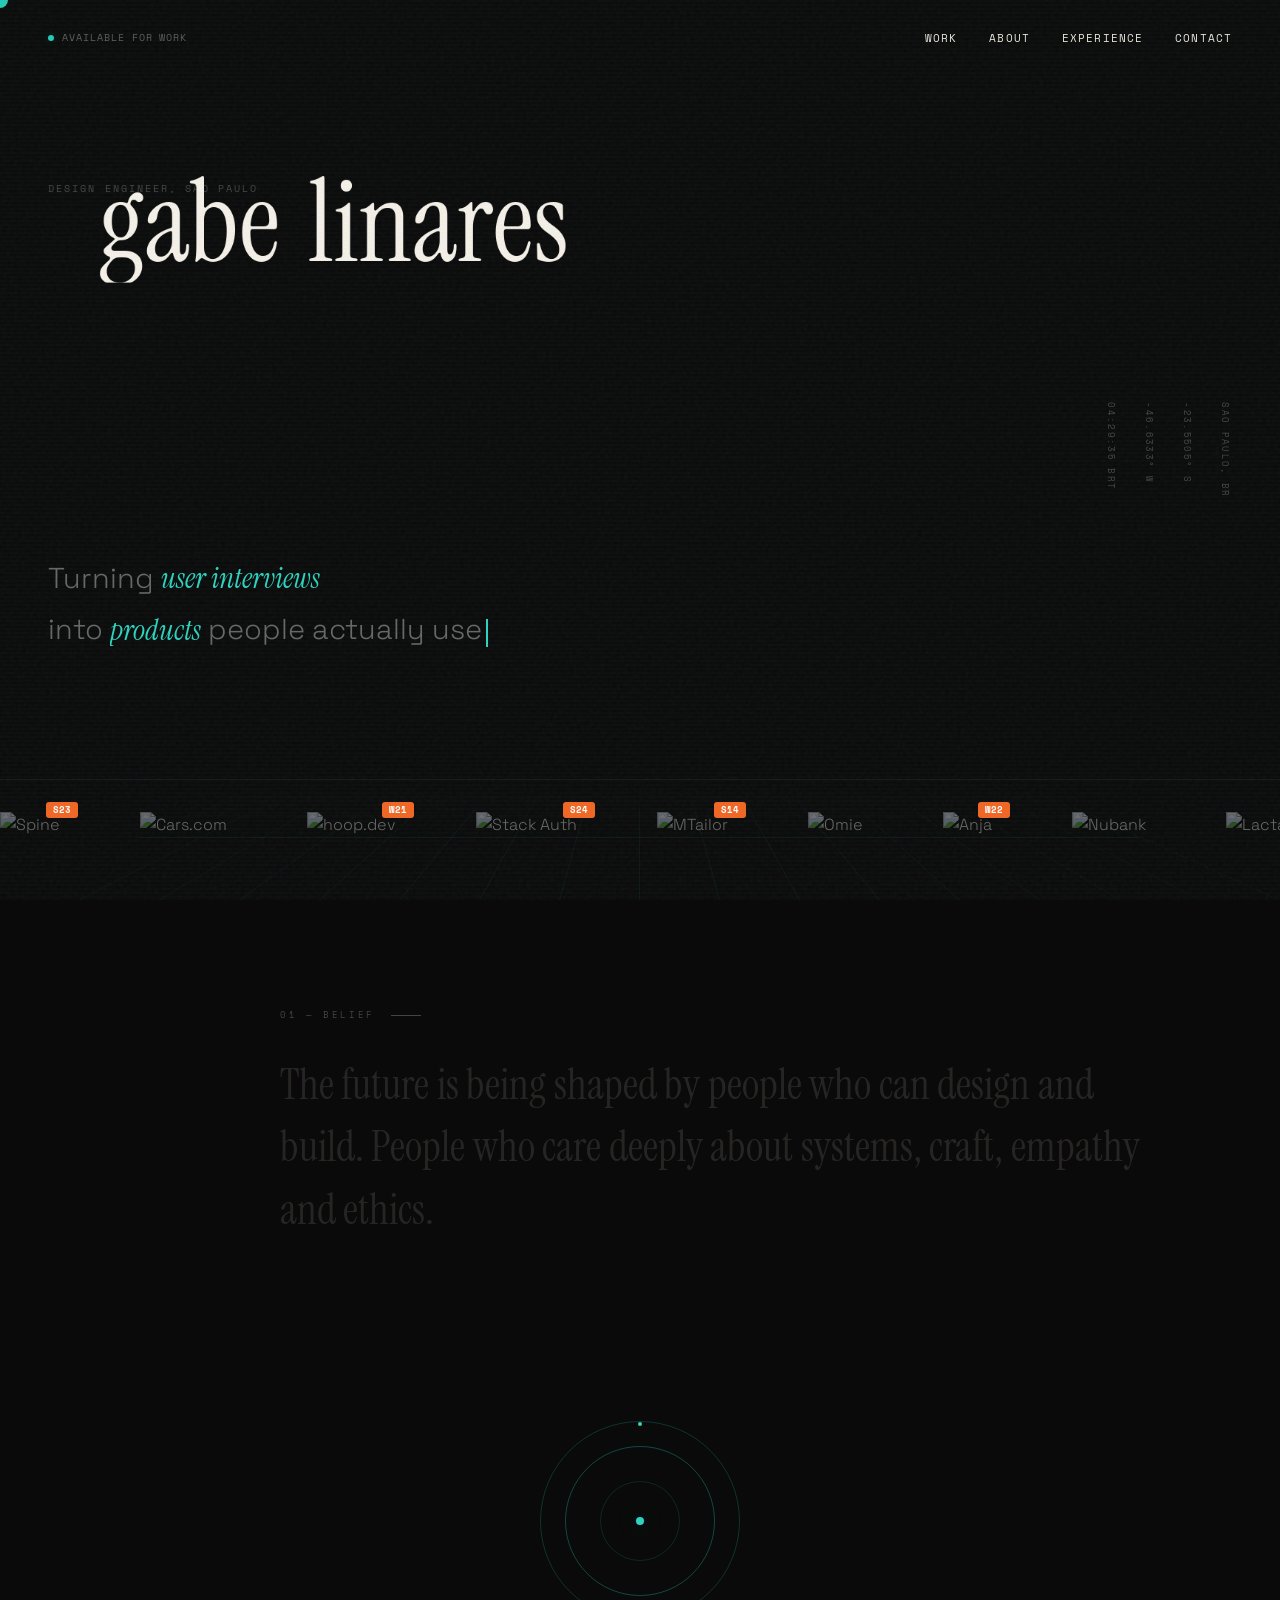
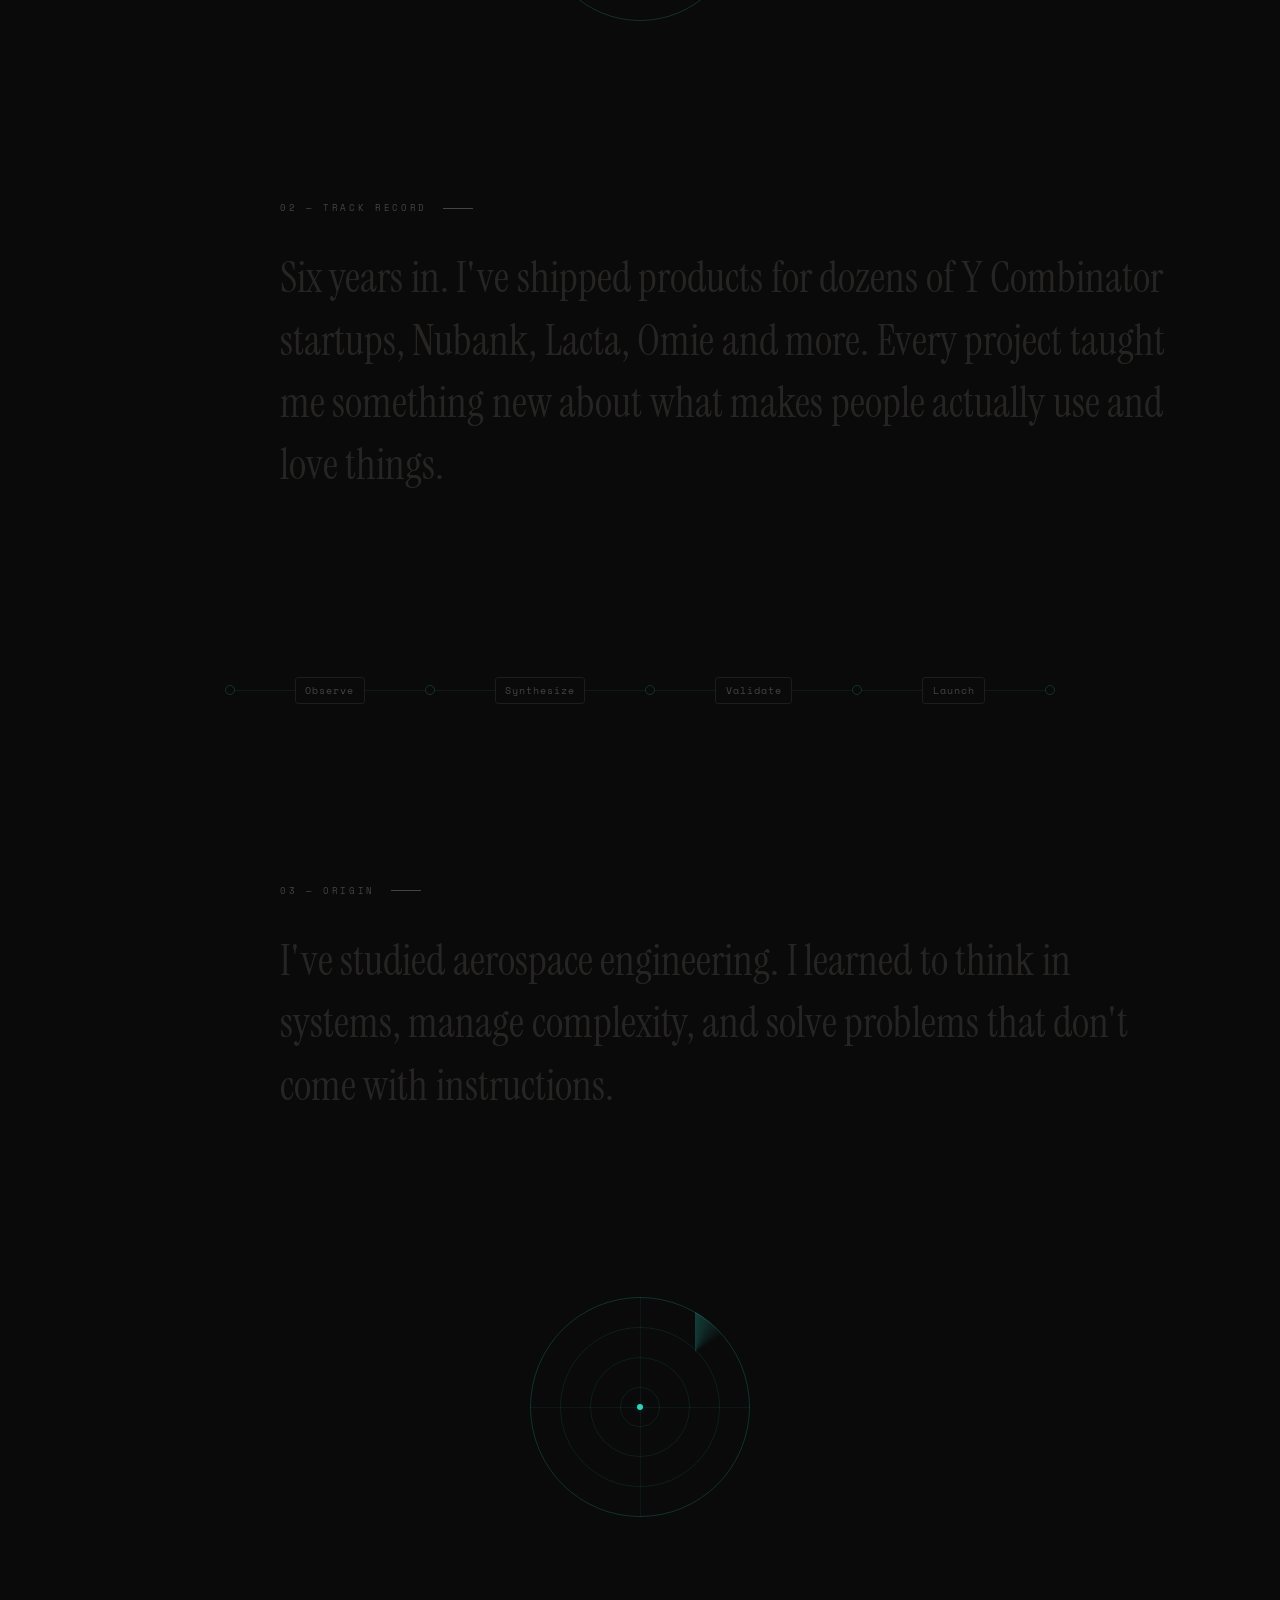
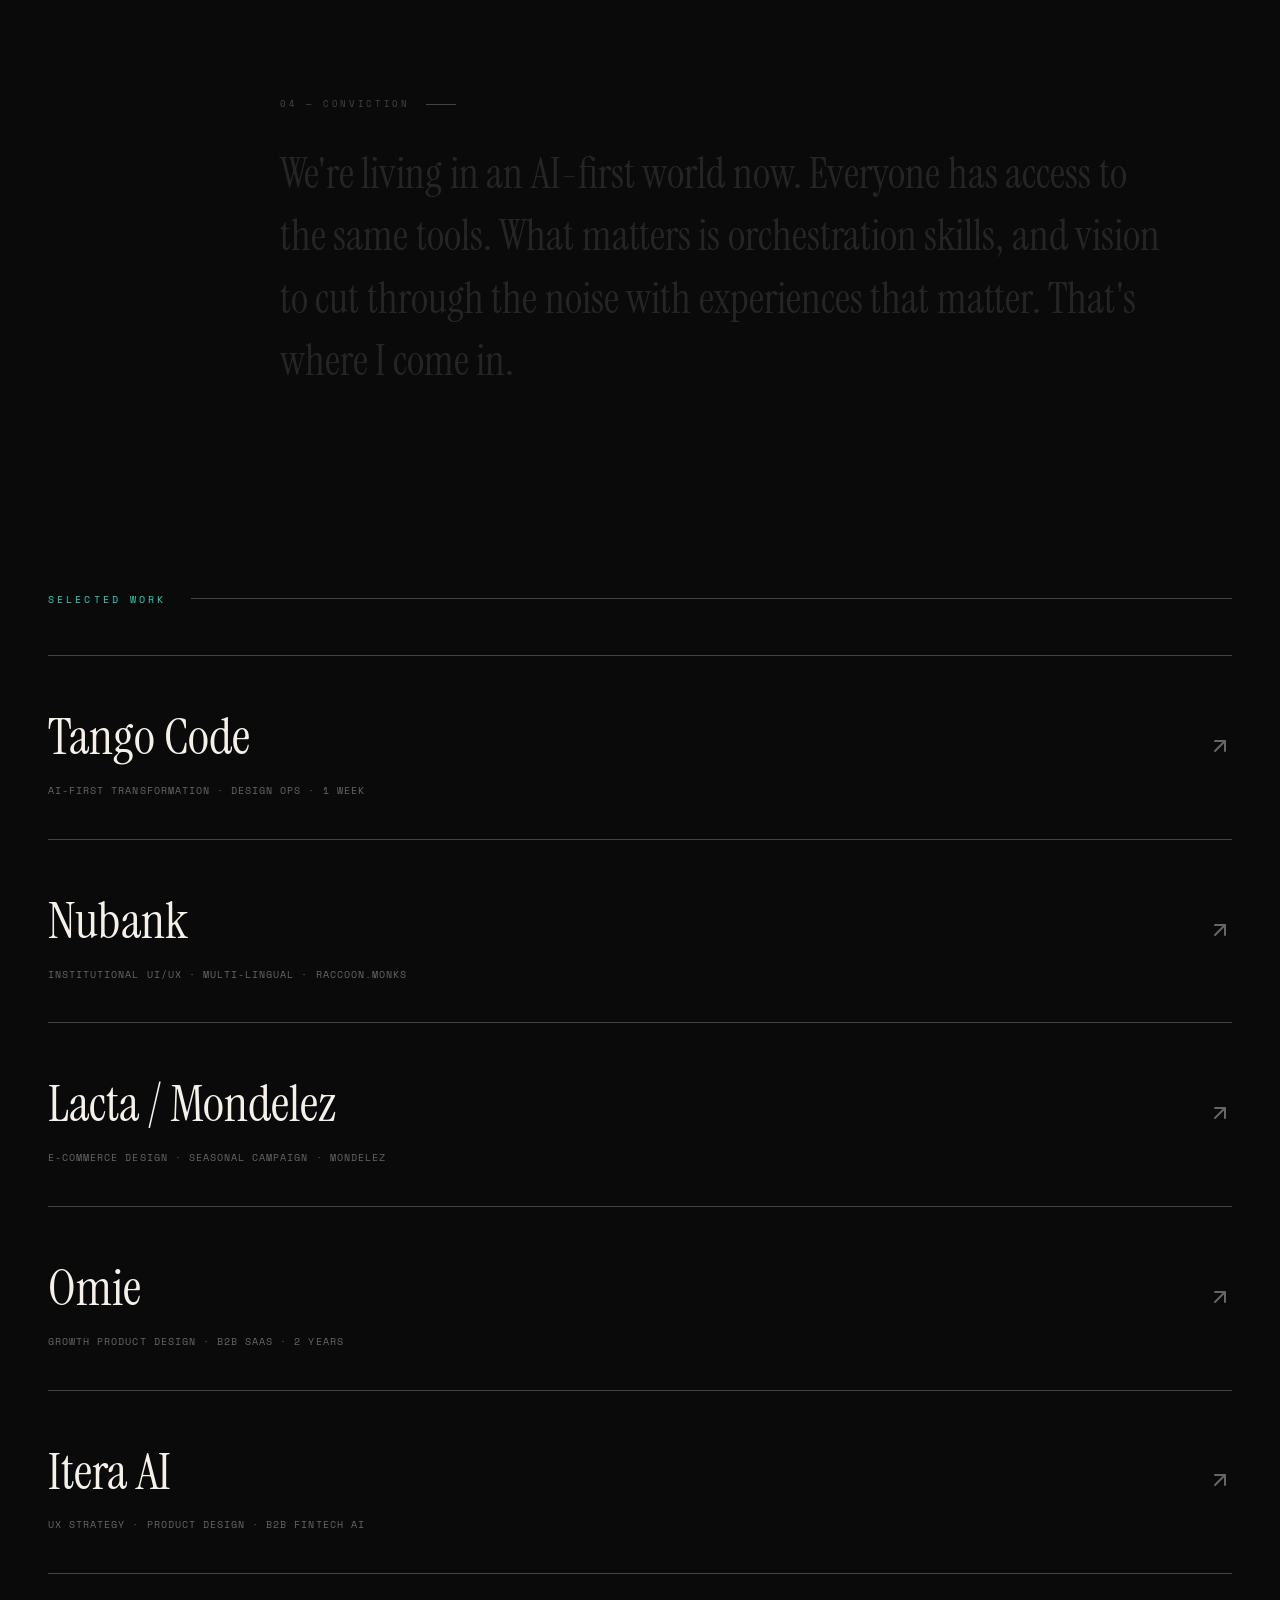
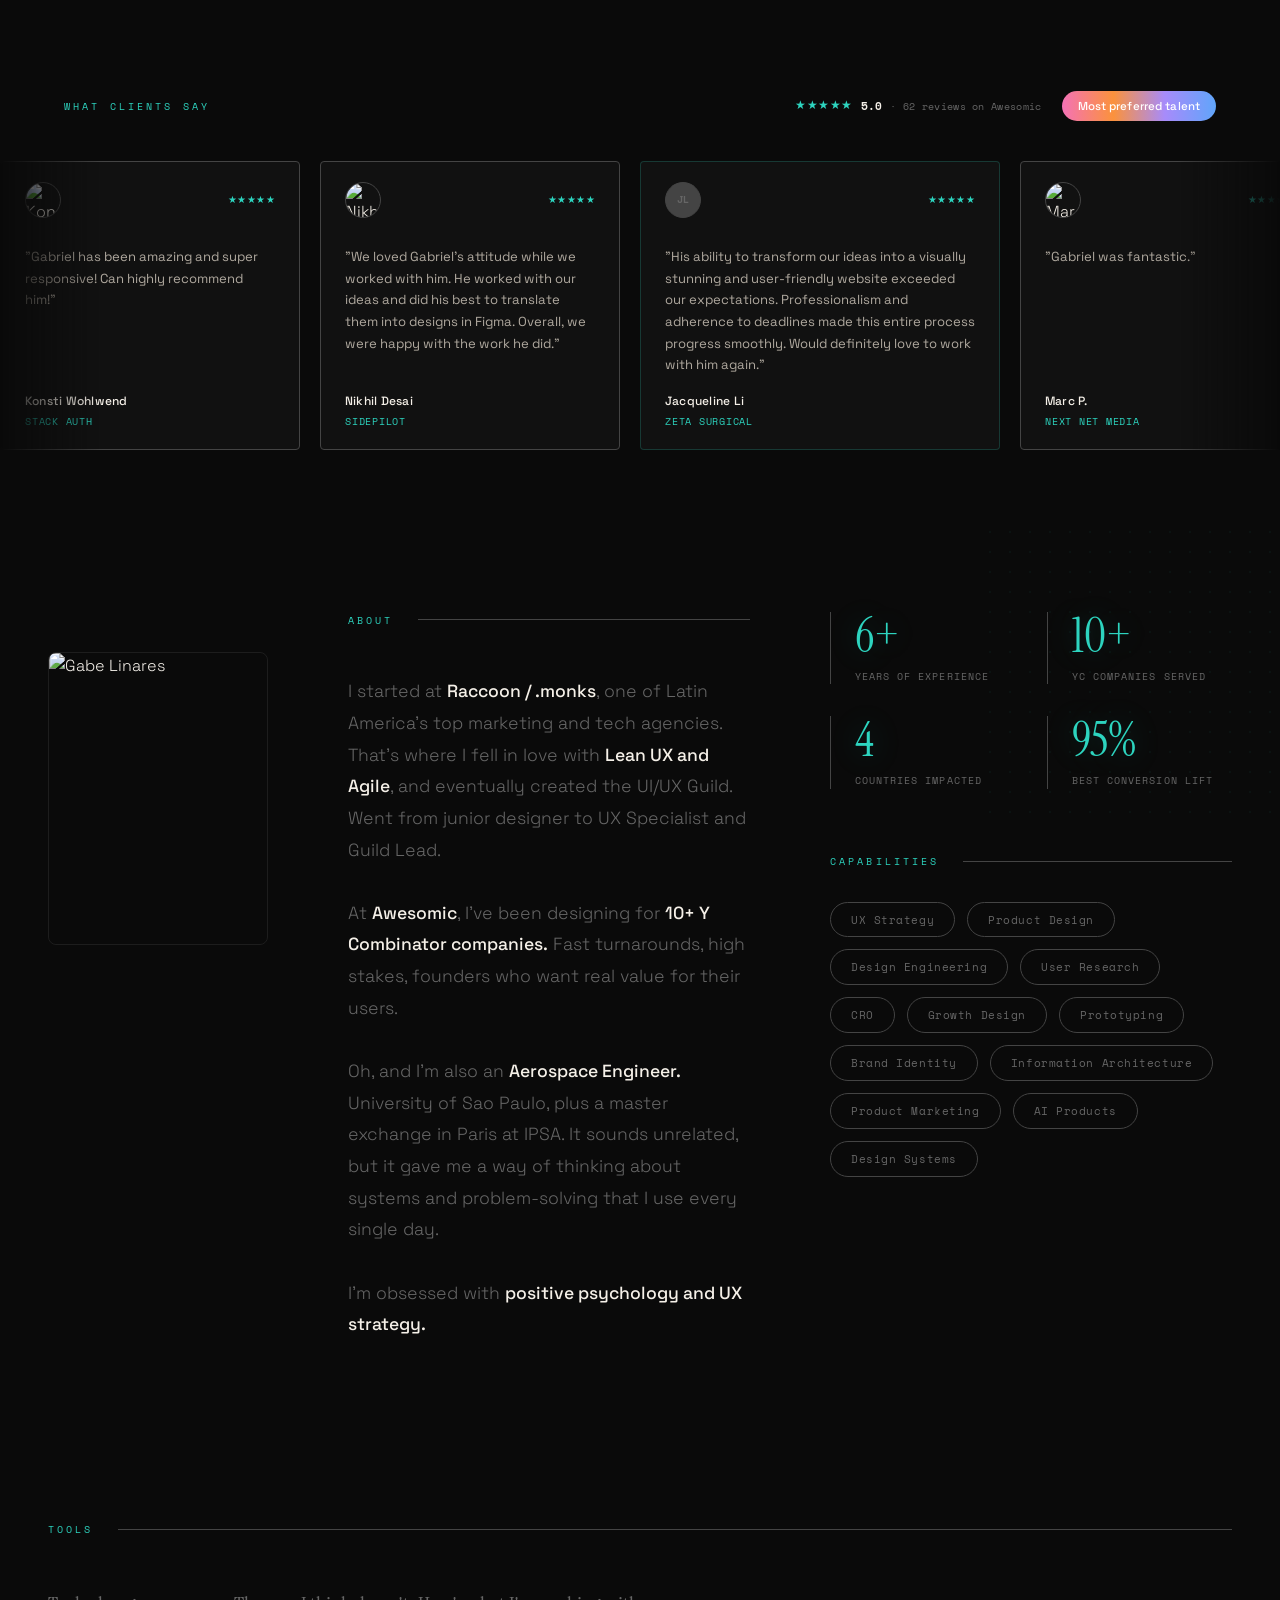
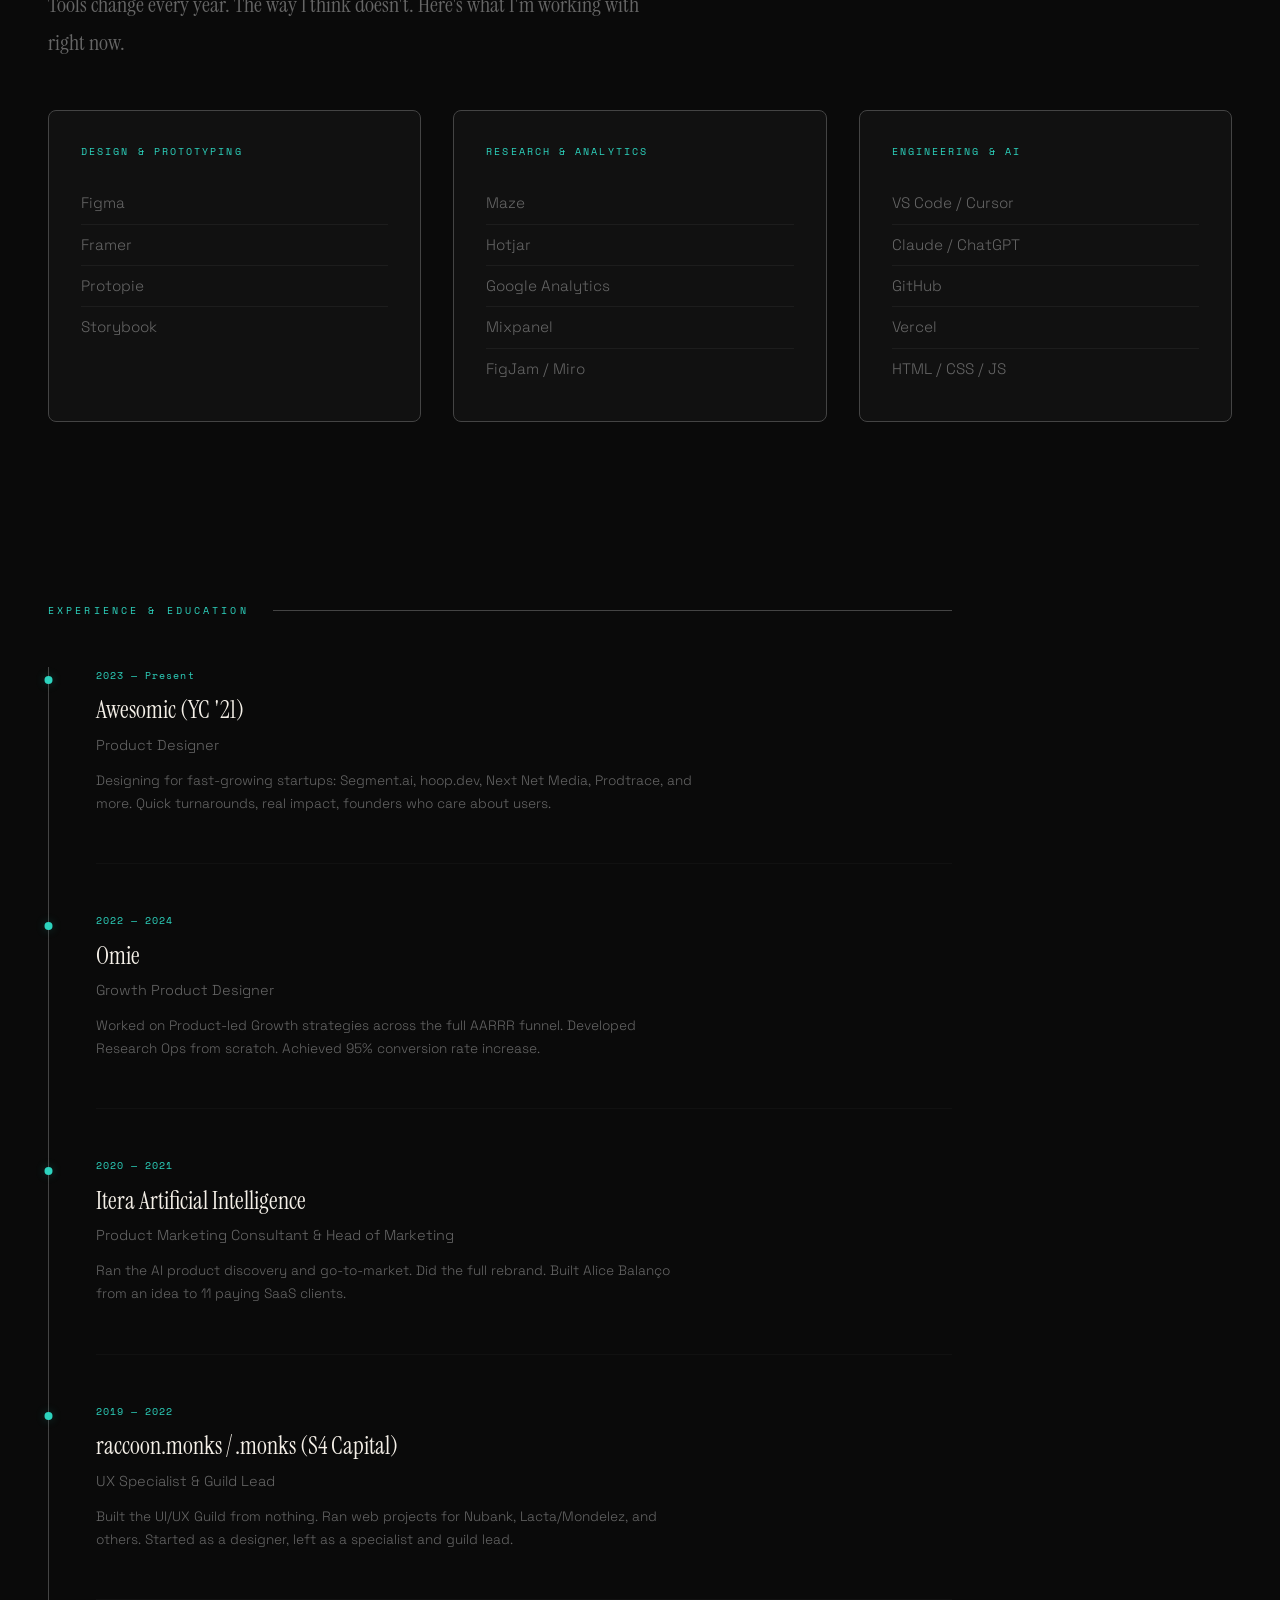
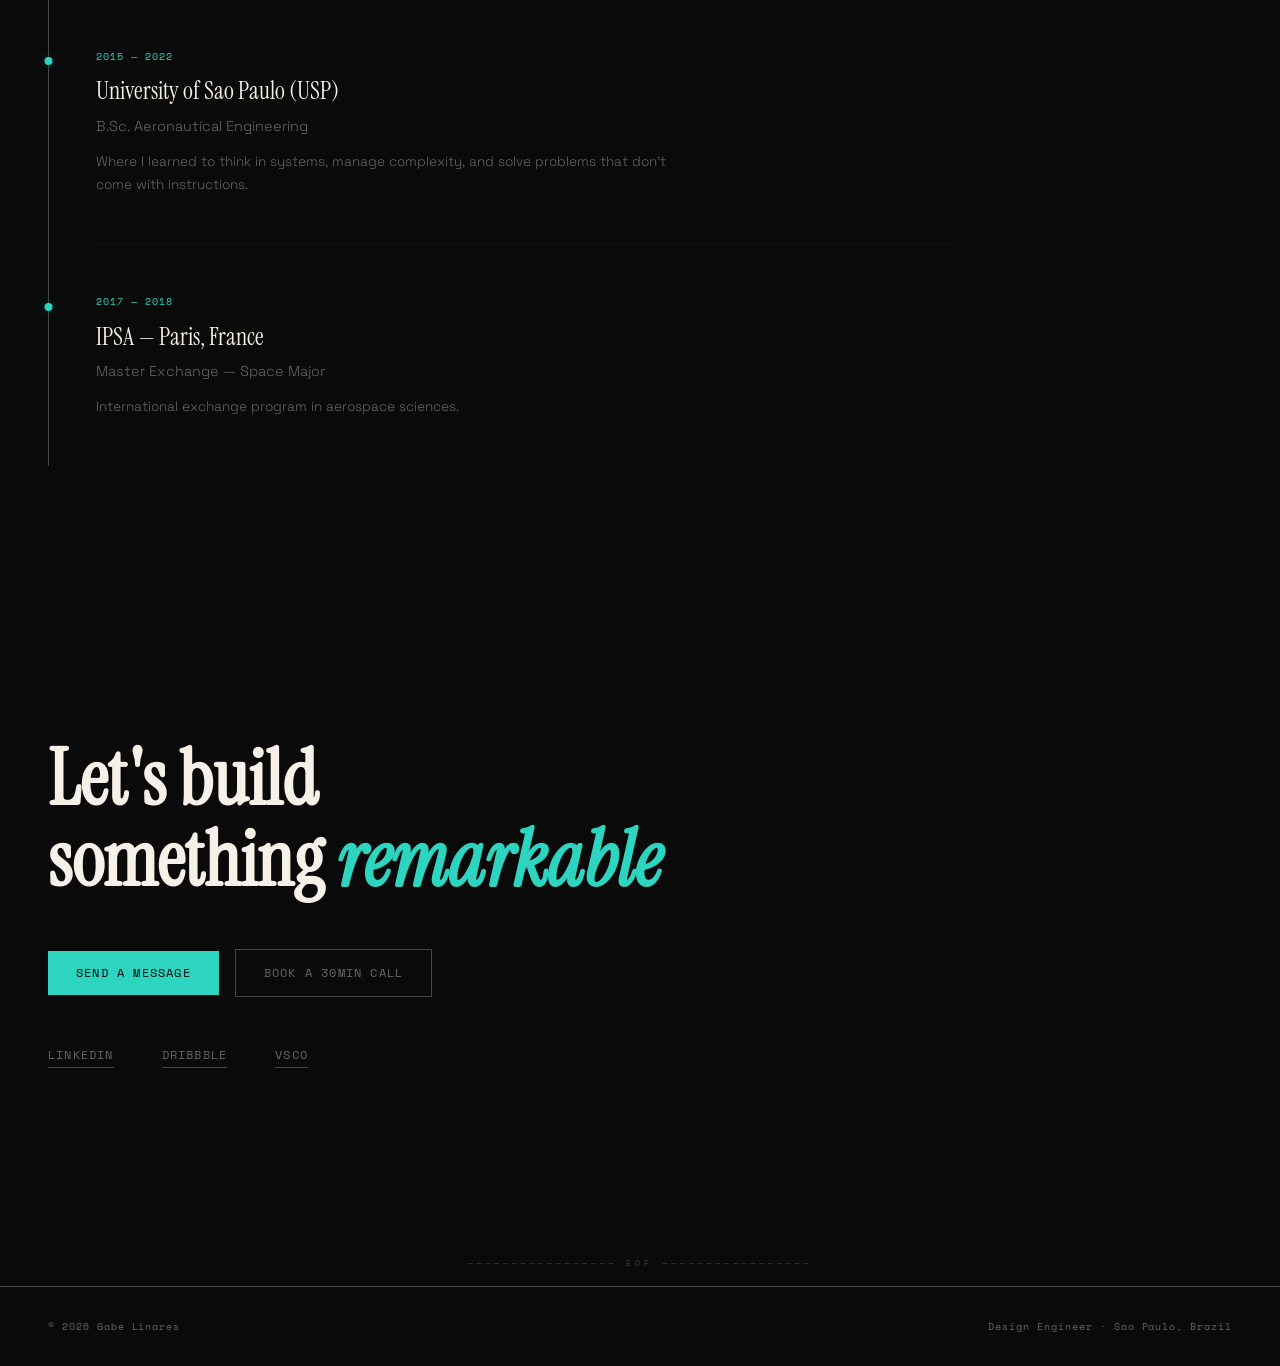
==== commit 63478acc: "Reorder cases, add mobile nav dropdown, fix chart & prompts table - Cases order: Tango Code, Nubank," ====
--- a/personal/portfolio/index.html
+++ b/personal/portfolio/index.html
@@ -235,7 +235,39 @@
         </div>
       </a>
 
-      <a href="cases/omie.html" class="project-item reveal reveal-delay-1" data-hover-img="0" data-result="+95% trial conversion &middot; PLG strategy &middot; Research Ops">
+      <a href="cases/nubank.html" class="project-item reveal reveal-delay-1" data-hover-img="3" data-result="5 countries &middot; Latin America's largest neobank">
+        <div class="project-item-info">
+          <div class="project-item-title">Nubank</div>
+          <div class="project-item-meta">Institutional UI/UX &middot; Multi-lingual &middot; raccoon.monks</div>
+        </div>
+        <div class="project-item-arrow"><svg viewBox="0 0 24 24" width="24" height="24" fill="none" stroke="currentColor" stroke-width="2" stroke-linecap="round" stroke-linejoin="round"><line x1="7" y1="17" x2="17" y2="7"/><polyline points="7 7 17 7 17 17"/></svg></div>
+        <div class="project-expand-panel">
+          <p class="expand-statement">Multi-lingual institutional site for Latin America's <strong>largest neobank.</strong></p>
+          <div class="expand-tags">
+            <span class="expand-tag">5 Countries</span>
+            <span class="expand-tag">Fintech</span>
+            <span class="expand-tag">Brand Website</span>
+          </div>
+        </div>
+      </a>
+
+      <a href="cases/lacta.html" class="project-item reveal reveal-delay-2" data-hover-img="1" data-result="Brazil's #1 chocolate brand &middot; National campaign">
+        <div class="project-item-info">
+          <div class="project-item-title">Lacta / Mondelez</div>
+          <div class="project-item-meta">E-commerce Design &middot; Seasonal Campaign &middot; Mondelez</div>
+        </div>
+        <div class="project-item-arrow"><svg viewBox="0 0 24 24" width="24" height="24" fill="none" stroke="currentColor" stroke-width="2" stroke-linecap="round" stroke-linejoin="round"><line x1="7" y1="17" x2="17" y2="7"/><polyline points="7 7 17 7 17 17"/></svg></div>
+        <div class="project-expand-panel">
+          <p class="expand-statement">E-commerce for Brazil's most loved chocolate brand <strong>during peak season.</strong></p>
+          <div class="expand-tags">
+            <span class="expand-tag">Easter</span>
+            <span class="expand-tag">Consumer Brand</span>
+            <span class="expand-tag">raccoon.monks</span>
+          </div>
+        </div>
+      </a>
+
+      <a href="cases/omie.html" class="project-item reveal reveal-delay-3" data-hover-img="0" data-result="+95% trial conversion &middot; PLG strategy &middot; Research Ops">
         <div class="project-item-info">
           <div class="project-item-title">Omie</div>
           <div class="project-item-meta">Growth Product Design &middot; B2B SaaS &middot; 2 years</div>
@@ -251,23 +283,7 @@
         </div>
       </a>
 
-      <a href="cases/lacta.html" class="project-item reveal reveal-delay-2" data-hover-img="1" data-result="Brazil's #1 chocolate brand &middot; National campaign">
-        <div class="project-item-info">
-          <div class="project-item-title">Lacta / Mondelez</div>
-          <div class="project-item-meta">E-commerce Design &middot; Seasonal Campaign &middot; Mondelez</div>
-        </div>
-        <div class="project-item-arrow"><svg viewBox="0 0 24 24" width="24" height="24" fill="none" stroke="currentColor" stroke-width="2" stroke-linecap="round" stroke-linejoin="round"><line x1="7" y1="17" x2="17" y2="7"/><polyline points="7 7 17 7 17 17"/></svg></div>
-        <div class="project-expand-panel">
-          <p class="expand-statement">E-commerce for Brazil's most loved chocolate brand <strong>during peak season.</strong></p>
-          <div class="expand-tags">
-            <span class="expand-tag">Easter</span>
-            <span class="expand-tag">Consumer Brand</span>
-            <span class="expand-tag">raccoon.monks</span>
-          </div>
-        </div>
-      </a>
-
-      <a href="cases/itera.html" class="project-item reveal reveal-delay-3" data-hover-img="2" data-result="5/5 top banks tested &middot; 2 became clients &middot; 11 SaaS">
+      <a href="cases/itera.html" class="project-item reveal reveal-delay-4" data-hover-img="2" data-result="5/5 top banks tested &middot; 2 became clients &middot; 11 SaaS">
         <div class="project-item-info">
           <div class="project-item-title">Itera AI</div>
           <div class="project-item-meta">UX Strategy &middot; Product Design &middot; B2B Fintech AI</div>
@@ -279,22 +295,6 @@
             <span class="expand-tag">Credit Risk AI</span>
             <span class="expand-tag">18 months</span>
             <span class="expand-tag">Head of Marketing</span>
-          </div>
-        </div>
-      </a>
-
-      <a href="cases/nubank.html" class="project-item reveal reveal-delay-4" data-hover-img="3" data-result="5 countries &middot; Latin America's largest neobank">
-        <div class="project-item-info">
-          <div class="project-item-title">Nubank</div>
-          <div class="project-item-meta">Institutional UI/UX &middot; Multi-lingual &middot; raccoon.monks</div>
-        </div>
-        <div class="project-item-arrow"><svg viewBox="0 0 24 24" width="24" height="24" fill="none" stroke="currentColor" stroke-width="2" stroke-linecap="round" stroke-linejoin="round"><line x1="7" y1="17" x2="17" y2="7"/><polyline points="7 7 17 7 17 17"/></svg></div>
-        <div class="project-expand-panel">
-          <p class="expand-statement">Multi-lingual institutional site for Latin America's <strong>largest neobank.</strong></p>
-          <div class="expand-tags">
-            <span class="expand-tag">5 Countries</span>
-            <span class="expand-tag">Fintech</span>
-            <span class="expand-tag">Brand Website</span>
           </div>
         </div>
       </a>
--- a/personal/portfolio/css/style.css
+++ b/personal/portfolio/css/style.css
@@ -1150,6 +1150,7 @@
 }
 
 .case-back:hover { color: var(--accent); }
+.case-mobile-nav { display: none; }
 
 .case-back .arrow {
   display: inline-flex;
@@ -2717,23 +2718,69 @@
     max-width: 100vw;
     overflow: hidden;
   }
-  .case-back { left: 1.5rem; }
-
-  /* 2. Layout: single column, grid-child safety */
+
+  /* Hide desktop back button — replaced by mobile nav bar */
+  .case-back { display: none; }
+
+  /* 2. Layout: single column, hide desktop sidebar */
   .case-layout {
     grid-template-columns: 1fr;
     gap: 2rem;
   }
   .case-sidebar {
-    position: relative;
+    display: none;
+  }
+
+  /* Mobile section nav — dropdown in the top bar */
+  .case-mobile-nav {
+    display: flex;
+    position: fixed;
     top: 0;
-    border-left: none;
+    left: 0;
+    right: 0;
+    z-index: 101;
+    background: rgba(10, 10, 10, 0.92);
+    backdrop-filter: blur(8px);
+    -webkit-backdrop-filter: blur(8px);
+    padding: 0.6rem 1.5rem;
+    align-items: center;
+    justify-content: space-between;
     border-bottom: 1px solid var(--text-subtle);
-    padding-left: 0;
-    padding-bottom: 1rem;
-    margin-bottom: 2rem;
   }
-  .case-sidebar a.active::before { display: none; }
+  .case-mobile-nav .case-back-mobile {
+    font-family: var(--mono);
+    font-size: 0.6rem;
+    letter-spacing: 0.1em;
+    text-transform: uppercase;
+    color: var(--text-muted);
+    display: flex;
+    align-items: center;
+    gap: 0.5rem;
+    flex-shrink: 0;
+  }
+  .case-mobile-nav .case-back-mobile svg {
+    width: 12px; height: 12px;
+    stroke: currentColor; stroke-width: 2; fill: none;
+    stroke-linecap: round; stroke-linejoin: round;
+  }
+  .case-nav-select {
+    background: transparent;
+    border: 1px solid var(--text-subtle);
+    border-radius: 4px;
+    color: var(--text-muted);
+    font-family: var(--mono);
+    font-size: 0.55rem;
+    letter-spacing: 0.08em;
+    text-transform: uppercase;
+    padding: 0.35rem 0.6rem;
+    max-width: 55%;
+    appearance: none;
+    -webkit-appearance: none;
+    background-image: url("data:image/svg+xml,%3Csvg xmlns='http://www.w3.org/2000/svg' width='10' height='6'%3E%3Cpath d='M1 1l4 4 4-4' fill='none' stroke='%23666' stroke-width='1.5'/%3E%3C/svg%3E");
+    background-repeat: no-repeat;
+    background-position: right 0.5rem center;
+    padding-right: 1.5rem;
+  }
 
   /* 3. Content column: prevent grid blowout, clip overflow */
   .case-content {
